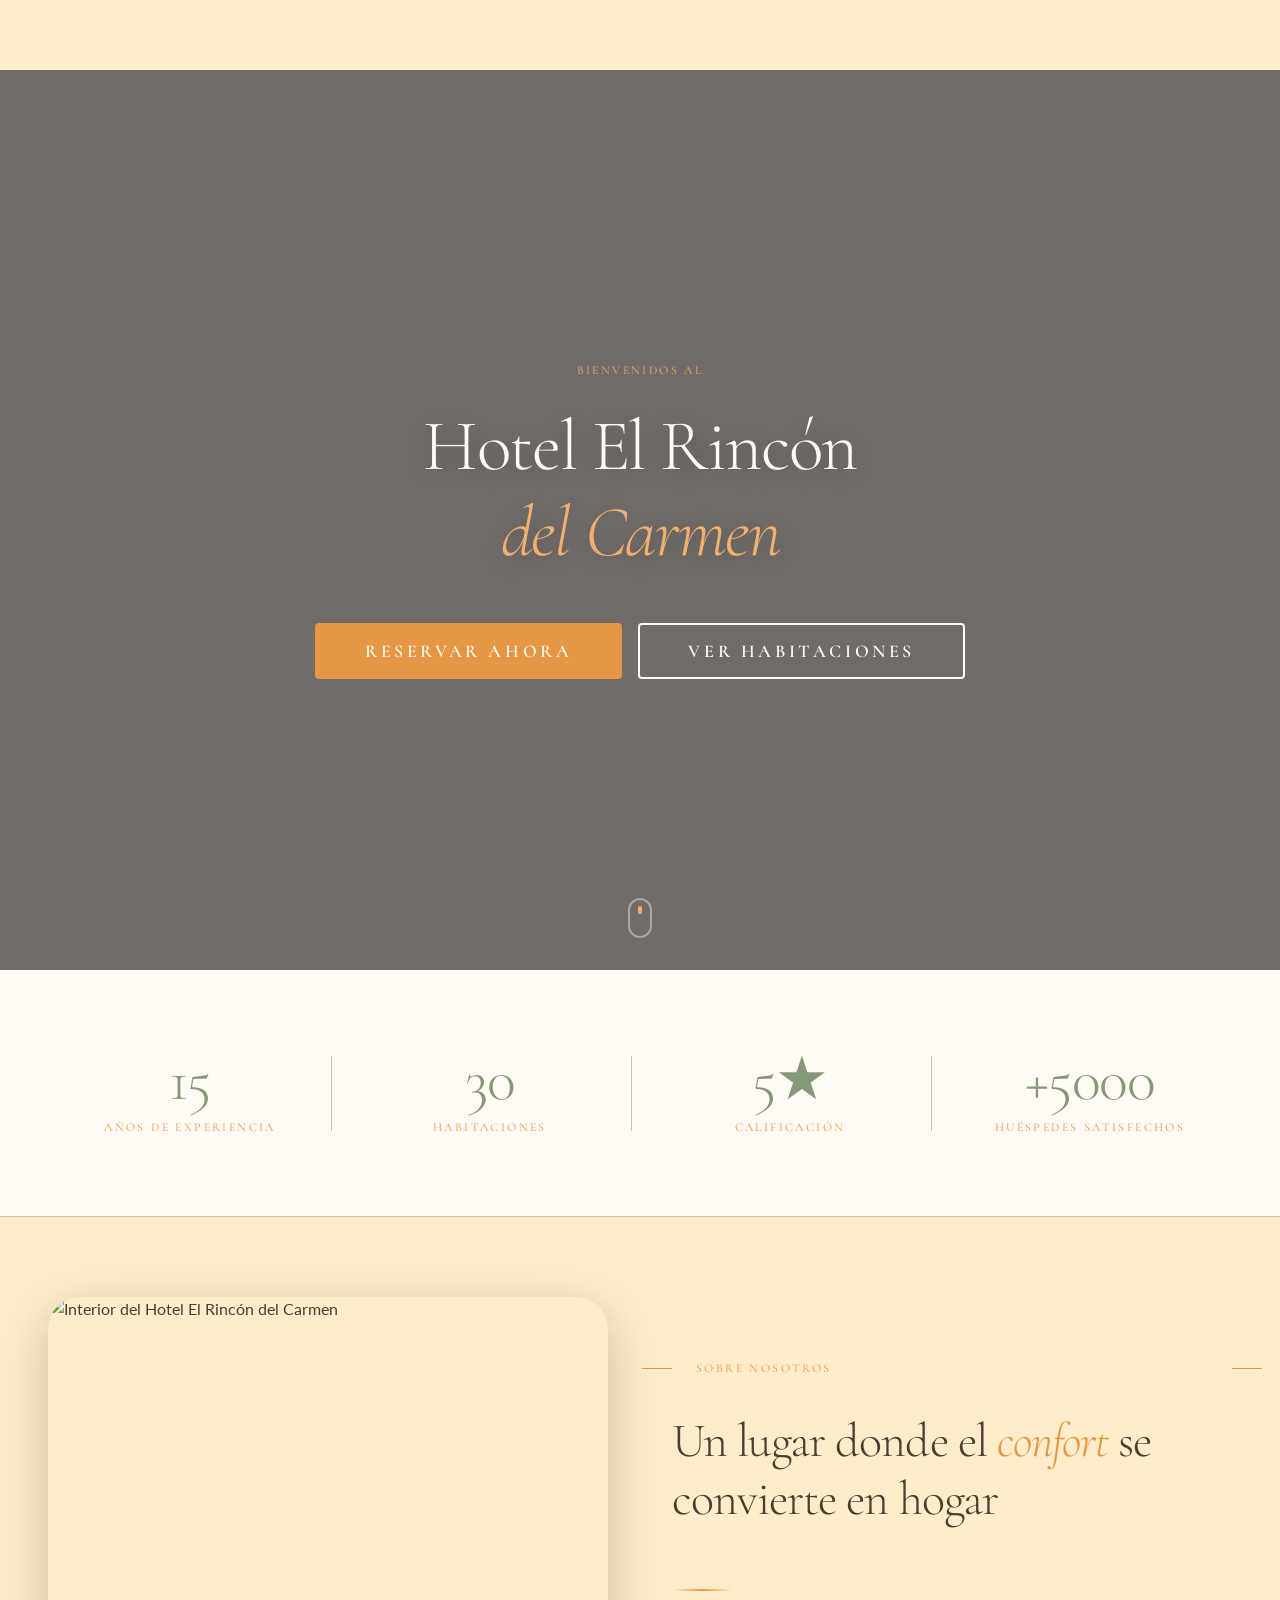
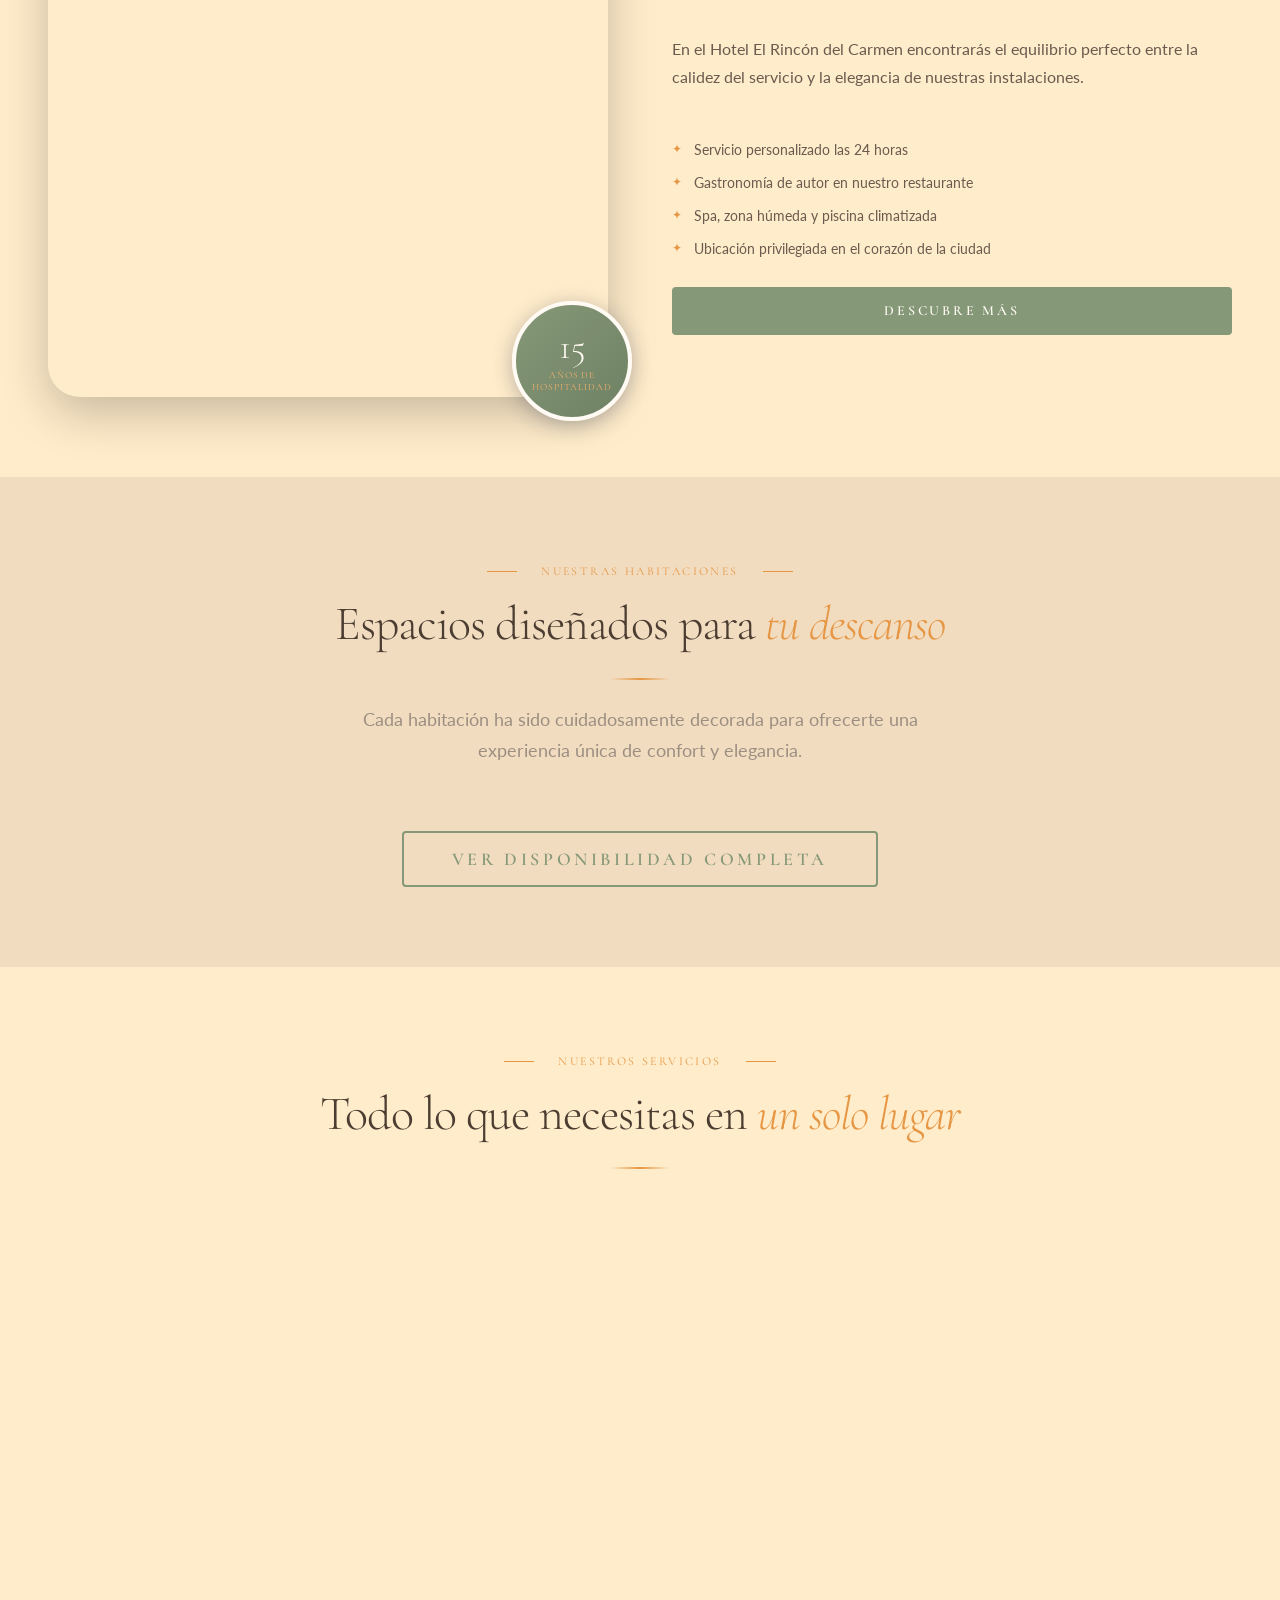
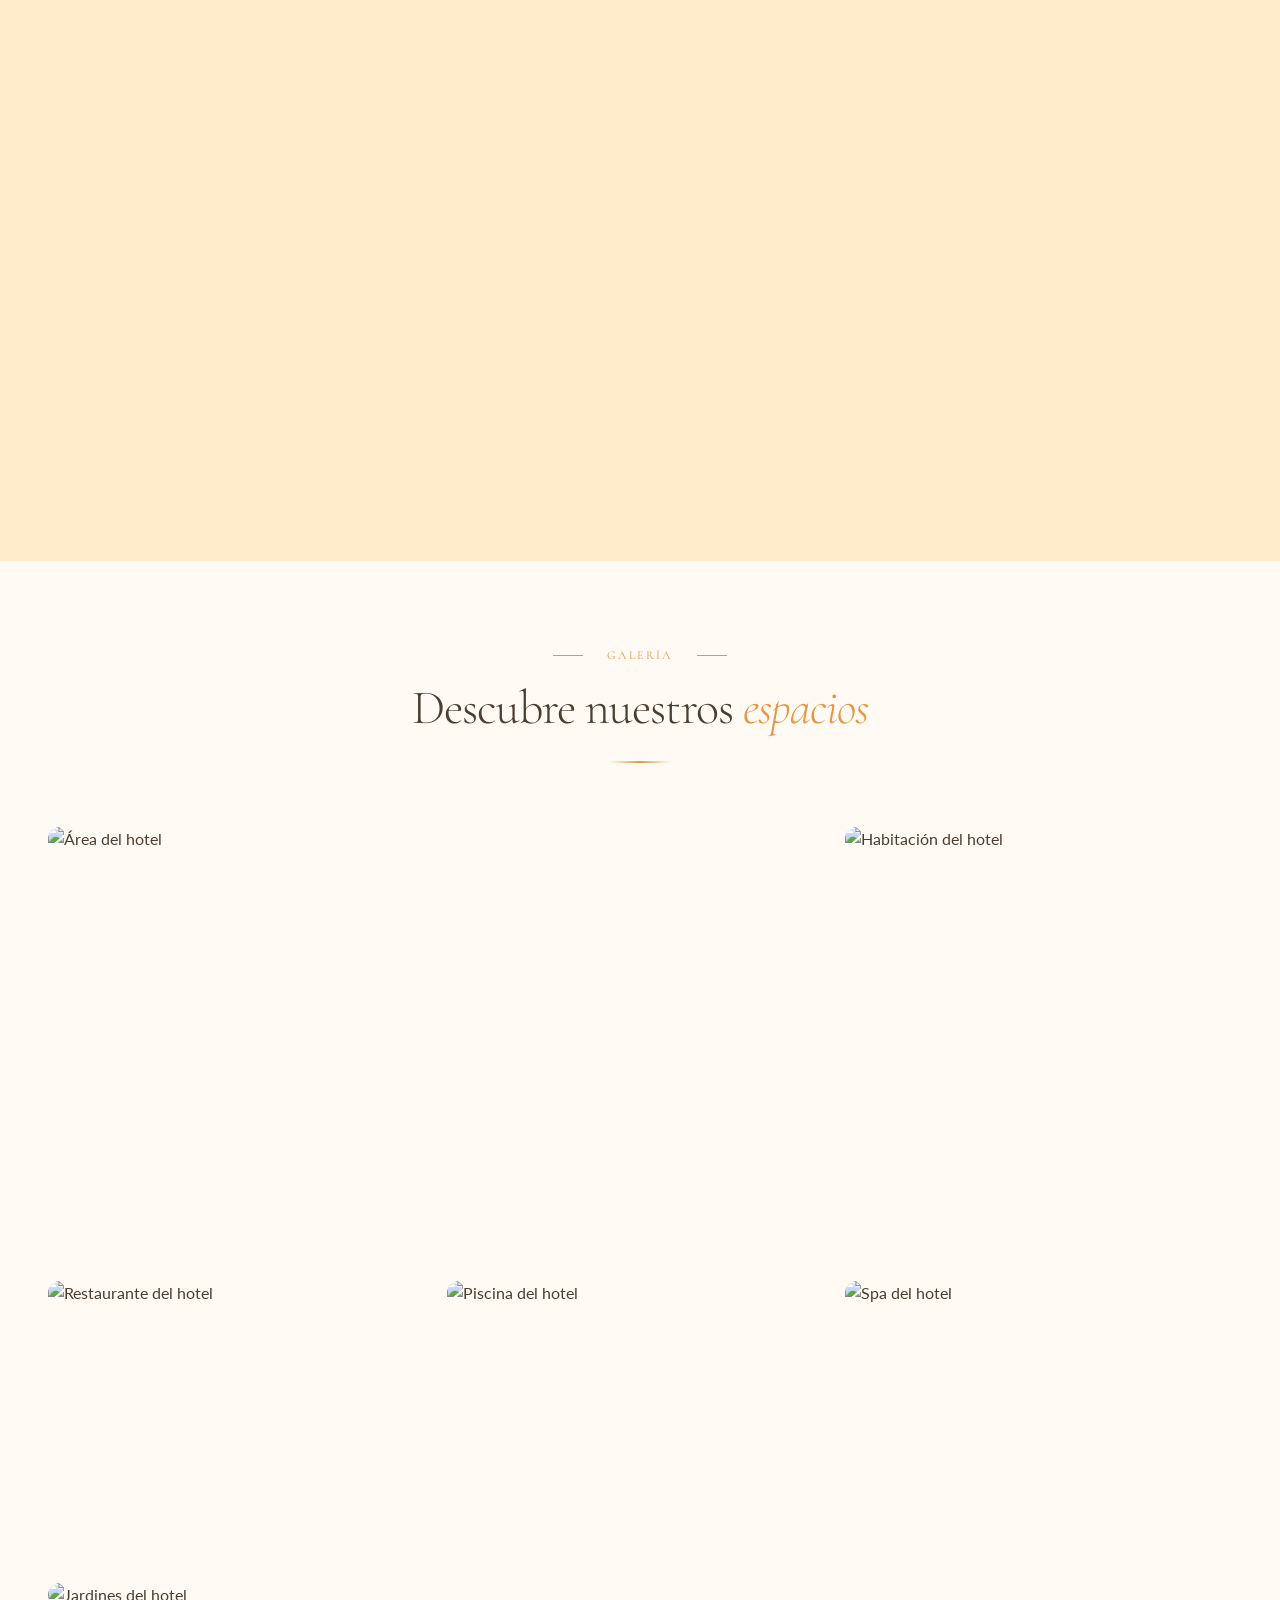
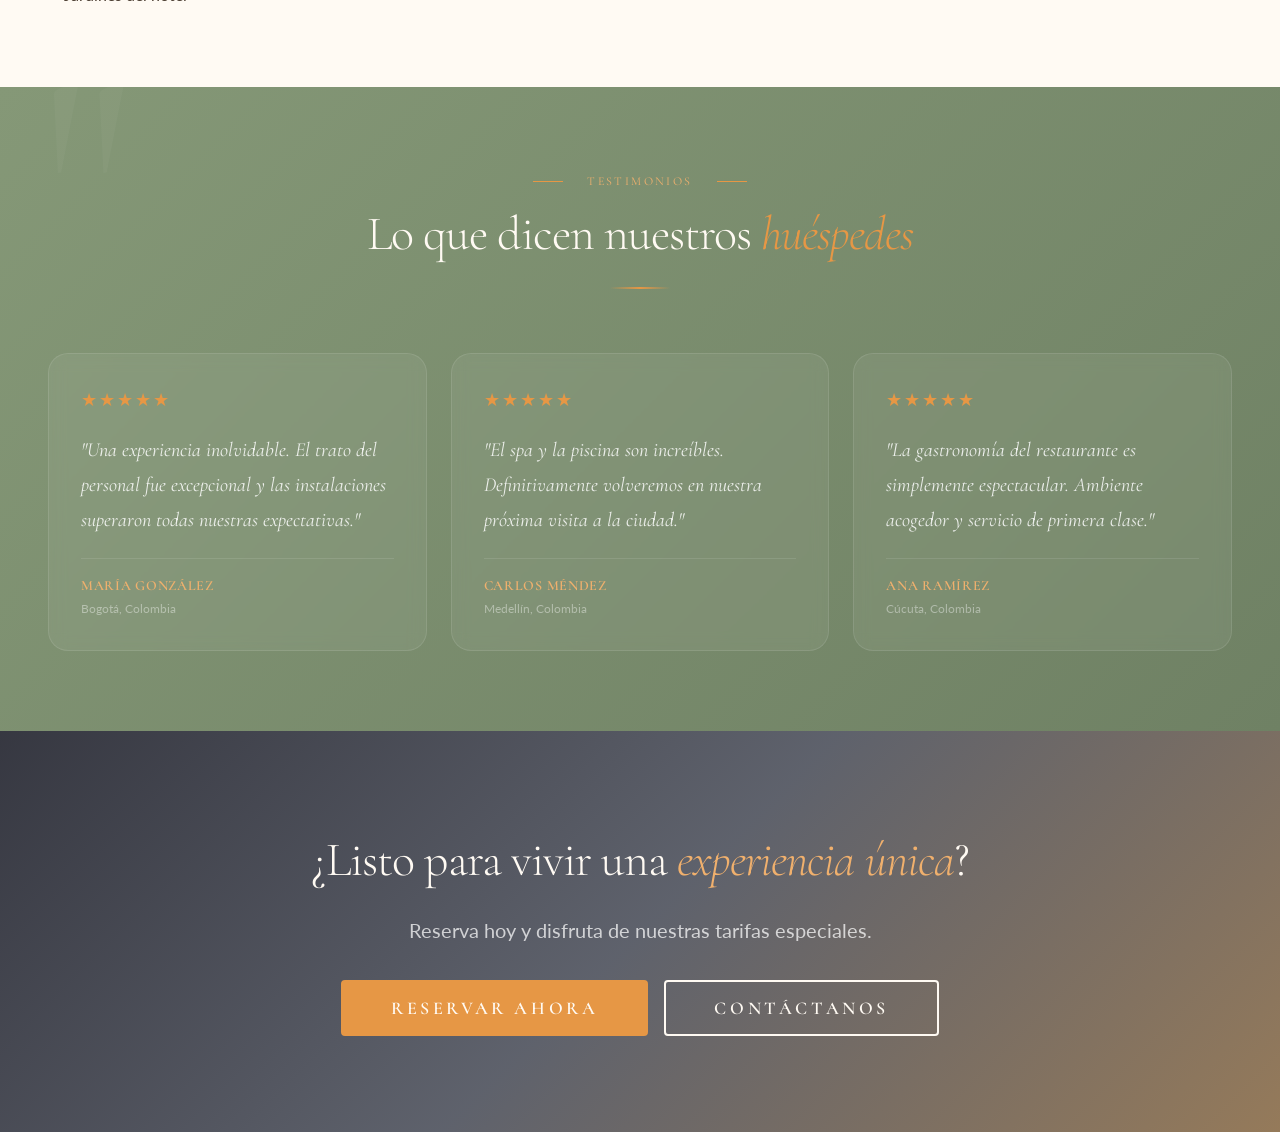
==== index.html @ daedfbf1 "feat: :lipstick: Se crearon todos los css y Se hicieron algunos cambios en el index para que quede a" ====
<!DOCTYPE html>
<html lang="en">
<head>
    <meta charset="UTF-8">
    <meta name="viewport" content="width=device-width, initial-scale=1.0">
    <title>Hotel Rincòn del Carmen</title>
    <link rel="stylesheet" href="styles/variables.css" />
    <link rel="stylesheet" href="styles/main.css" />
    <link rel="stylesheet" href="styles/responsive.css" />
    <link rel="stylesheet" href="styles/home.css" />
    
    <link rel="stylesheet" href="styles/components/navbar.css">
    <link rel="stylesheet" href="styles/components/footer.css" />
    <link rel="stylesheet" href="styles/components/card.css" />
    <link rel="stylesheet" href="styles/components/modal.css" />
    
    <link href="https://fonts.googleapis.com/css2?family=Playfair+Display:ital,wght@0,700;1,400&display=swap" rel="stylesheet">
</head>
<body class="page-wrapper">
 
  <!-- ================================================================
       NAVBAR — Componente Web reutilizable
       Archivo: js/components/navbar/navbar.js
       ================================================================ -->
  <navbar-component></navbar-component>
 
 
  <!-- ================================================================
       MAIN — Contenido principal de la landing page
       ================================================================ -->
  <main class="main-content">
 
 
    <!-- ============================================================
         SECCIÓN 1: HERO
         Imagen de fondo principal del hotel con mensaje de bienvenida
         y botones de llamada a la acción (CTA).
         ============================================================ -->
    <section class="hero" id="inicio">
 
      <!-- 
        IMAGEN DE FONDO DEL HERO:
        Opción A (CSS): En home.css busca `.hero` y cambia la propiedad
                        background-image: url('../assets/images/hotel/hero.jpg');
        Opción B (JS):  En js/pages/home.js puedes cargarla dinámicamente.
      -->
 
      <!-- Overlay oscuro sobre la imagen -->
      <div class="hero__overlay"></div>
 
      <!-- Contenido centrado del hero -->
      <div class="hero__content container">
 
        <!-- EYEBROW: Texto pequeño decorativo encima del título -->
        <!-- Ejemplo: "Bucaramanga, Colombia" o "Bienvenidos" -->
        <span class="hero__eyebrow">
          <!-- ✏️ ESCRIBE AQUÍ el texto decorativo pequeño -->
          Bienvenidos al
        </span>
 
        <!-- TÍTULO PRINCIPAL del hotel -->
        <h1 class="hero__title">
          <!-- ✏️ ESCRIBE AQUÍ el nombre del hotel -->
          Hotel El Rincón<br />
          <em>del Carmen</em>
        </h1>
 
        <!-- SUBTÍTULO / descripción corta del hotel -->
        <p class="hero__subtitle">
          <!-- ✏️ ESCRIBE AQUÍ una frase corta que describa el hotel -->
          <!-- Ejemplo: "Un refugio de paz, lujo y naturaleza en el corazón de la ciudad." -->
        </p>
 
        <!-- BOTONES CTA -->
        <div class="hero__actions">
          <!-- Botón principal: lleva a la página de reservas -->
          <a href="reservas.html" class="btn btn--secondary btn--lg">
            Reservar Ahora
          </a>
          <!-- Botón secundario: scroll a sección de habitaciones -->
          <a href="#habitaciones" class="btn btn--outline-white btn--lg">
            Ver Habitaciones
          </a>
        </div>
 
      </div>
 
      <!-- Indicador de scroll hacia abajo -->
      <div class="hero__scroll-indicator">
        <span></span>
      </div>
 
    </section>
    <!-- FIN HERO -->
 
 
    <!-- ============================================================
         SECCIÓN 2: ESTADÍSTICAS / CIFRAS DEL HOTEL
         Números destacados: años de experiencia, habitaciones, etc.
         ============================================================ -->
    <section class="stats section--sm section--white">
      <div class="container">
        <div class="stats__grid">
 
          <!-- ESTADÍSTICA 1 -->
          <div class="stats__item">
            <!-- ✏️ ESCRIBE AQUÍ el número -->
            <span class="stats__number">15</span>
            <!-- ✏️ ESCRIBE AQUÍ la etiqueta -->
            <span class="stats__label">Años de Experiencia</span>
          </div>
 
          <!-- ESTADÍSTICA 2 -->
          <div class="stats__item">
            <span class="stats__number">30</span>
            <!-- ✏️ Cambia según el número real de habitaciones -->
            <span class="stats__label">Habitaciones</span>
          </div>
 
          <!-- ESTADÍSTICA 3 -->
          <div class="stats__item">
            <span class="stats__number">5★</span>
            <span class="stats__label">Calificación</span>
          </div>
 
          <!-- ESTADÍSTICA 4 -->
          <div class="stats__item">
            <span class="stats__number">+5000</span>
            <span class="stats__label">Huéspedes Satisfechos</span>
          </div>
 
        </div>
      </div>
    </section>
    <!-- FIN ESTADÍSTICAS -->
 
 
    <!-- ============================================================
         SECCIÓN 3: SOBRE EL HOTEL
         Descripción general, historia, valores o propuesta de valor.
         ============================================================ -->
    <section class="about section section--beige" id="nosotros">
      <div class="container">
        <div class="about__grid">
 
          <!-- Columna izquierda: IMAGEN del hotel o lobby -->
          <div class="about__image-wrapper">
            <!-- 
              ✏️ REEMPLAZA el src con la foto real del hotel
              Recomendado: foto del lobby, jardín o área principal
            -->
            <img
              src="assets/images/hotel/about.jpg"
              alt="Interior del Hotel El Rincón del Carmen"
              class="about__image"
              loading="lazy"
            />
            <!-- Badge decorativo sobre la imagen -->
            <div class="about__badge">
              <!-- ✏️ Puedes cambiar este texto -->
              <span class="about__badge-number">15</span>
              <span class="about__badge-text">Años de<br/>Hospitalidad</span>
            </div>
          </div>
 
          <!-- Columna derecha: TEXTO sobre el hotel -->
          <div class="about__content">
 
            <span class="section-eyebrow">Sobre Nosotros</span>
 
            <h2 class="section-title">
              <!-- ✏️ ESCRIBE AQUÍ el título de esta sección -->
              Un lugar donde el <em>confort</em> se convierte en hogar
            </h2>
 
            <hr class="divider-gold" style="margin-inline: 0;" />
 
            <!-- ✏️ ESCRIBE AQUÍ la descripción del hotel (2–3 párrafos) -->
            <p class="about__text">
              En el Hotel El Rincón del Carmen encontrarás el equilibrio perfecto
              entre la calidez del servicio y la elegancia de nuestras instalaciones.
              <!-- Continúa con la descripción real del hotel aquí -->
            </p>
 
            <p class="about__text">
              <!-- ✏️ Segundo párrafo: historia, misión o propuesta de valor -->
            </p>
 
            <!-- Lista de valores o características destacadas -->
            <ul class="about__features">
              <!-- ✏️ Personaliza estos ítems con los valores del hotel -->
              <li class="about__feature-item">
                <span class="about__feature-icon">✦</span>
                Servicio personalizado las 24 horas
              </li>
              <li class="about__feature-item">
                <span class="about__feature-icon">✦</span>
                Gastronomía de autor en nuestro restaurante
              </li>
              <li class="about__feature-item">
                <span class="about__feature-icon">✦</span>
                Spa, zona húmeda y piscina climatizada
              </li>
              <li class="about__feature-item">
                <span class="about__feature-icon">✦</span>
                Ubicación privilegiada en el corazón de la ciudad
              </li>
            </ul>
 
            <a href="reservas.html" class="btn btn--primary">
              Descubre Más
            </a>
 
          </div>
 
        </div>
      </div>
    </section>
    <!-- FIN SOBRE EL HOTEL -->
 
 
    <!-- ============================================================
         SECCIÓN 4: CARRUSEL DE HABITACIONES
         Componente Web que muestra las habitaciones disponibles.
         Los datos vienen de: js/data/habitaciones.js
         ============================================================ -->
    <section class="rooms-preview section section--beige-mid" id="habitaciones">
      <div class="container">
 
        <div class="section-header">
          <span class="section-eyebrow">Nuestras Habitaciones</span>
          <h2 class="section-title">
            Espacios diseñados para <em>tu descanso</em>
          </h2>
          <hr class="divider-gold" />
          <p class="section-subtitle">
            <!-- ✏️ ESCRIBE AQUÍ una descripción corta de las habitaciones -->
            Cada habitación ha sido cuidadosamente decorada para ofrecerte
            una experiencia única de confort y elegancia.
          </p>
        </div>
 
        <!-- 
          CARRUSEL DE HABITACIONES:
          Componente Web — Archivo: js/components/carrusel/carrusel.js
          Los datos de habitaciones se cargan desde: js/data/habitaciones.js
        -->
        <carrusel-habitaciones></carrusel-habitaciones>
 
        <!-- Botón para ver todas las habitaciones -->
        <div class="text-center mt-12">
          <a href="reservas.html" class="btn btn--outline btn--lg">
            Ver Disponibilidad Completa
          </a>
        </div>
 
      </div>
    </section>
    <!-- FIN CARRUSEL HABITACIONES -->
 
 
    <!-- ============================================================
         SECCIÓN 5: SERVICIOS DEL HOTEL
         Galería/grid de servicios: restaurante, spa, piscina, etc.
         ============================================================ -->
    <section class="services section section--beige" id="servicios">
      <div class="container">
 
        <div class="section-header">
          <span class="section-eyebrow">Nuestros Servicios</span>
          <h2 class="section-title">
            Todo lo que necesitas en <em>un solo lugar</em>
          </h2>
          <hr class="divider-gold" />
        </div>
 
        <div class="services-grid">
 
          <!-- SERVICIO 1: RESTAURANTE -->
          <div class="service-card fade-in">
            <div class="service-card__image-wrapper">
              <!-- ✏️ REEMPLAZA con foto del restaurante -->
              <img
                src="assets/images/servicios/restaurante.jpg"
                alt="Restaurante del hotel"
                class="service-card__image"
                loading="lazy"
              />
            </div>
            <div class="service-card__body">
              <div class="service-card__icon">🍽️</div>
              <!-- ✏️ ESCRIBE el nombre del restaurante -->
              <h3 class="service-card__title">Restaurante</h3>
              <!-- ✏️ ESCRIBE descripción del restaurante (1–2 líneas) -->
              <p class="service-card__desc">
                Gastronomía local e internacional preparada con los mejores ingredientes.
              </p>
            </div>
          </div>
 
          <!-- SERVICIO 2: SPA -->
          <div class="service-card fade-in fade-in--delay-1">
            <div class="service-card__image-wrapper">
              <!-- ✏️ REEMPLAZA con foto del spa -->
              <img
                src="assets/images/servicios/spa.jpg"
                alt="Spa del hotel"
                class="service-card__image"
                loading="lazy"
              />
            </div>
            <div class="service-card__body">
              <div class="service-card__icon">💆</div>
              <h3 class="service-card__title">Spa & Bienestar</h3>
              <p class="service-card__desc">
                <!-- ✏️ ESCRIBE descripción del spa -->
                Relájate con nuestros tratamientos de relajación y bienestar.
              </p>
            </div>
          </div>
 
          <!-- SERVICIO 3: ZONA HÚMEDA / PISCINA -->
          <div class="service-card fade-in fade-in--delay-2">
            <div class="service-card__image-wrapper">
              <!-- ✏️ REEMPLAZA con foto de la piscina o zona húmeda -->
              <img
                src="assets/images/servicios/piscina.jpg"
                alt="Zona húmeda y piscina"
                class="service-card__image"
                loading="lazy"
              />
            </div>
            <div class="service-card__body">
              <div class="service-card__icon">🏊</div>
              <h3 class="service-card__title">Zona Húmeda</h3>
              <p class="service-card__desc">
                <!-- ✏️ ESCRIBE descripción de la zona húmeda -->
                Piscina climatizada, jacuzzi, sauna y baño turco para tu disfrute.
              </p>
            </div>
          </div>
 
          <!-- SERVICIO 4: EVENTOS / SALONES -->
          <div class="service-card fade-in fade-in--delay-3">
            <div class="service-card__image-wrapper">
              <!-- ✏️ REEMPLAZA con foto del salón de eventos -->
              <img
                src="assets/images/servicios/eventos.jpg"
                alt="Salones de eventos"
                class="service-card__image"
                loading="lazy"
              />
            </div>
            <div class="service-card__body">
              <div class="service-card__icon">🎉</div>
              <h3 class="service-card__title">Salones de Eventos</h3>
              <p class="service-card__desc">
                <!-- ✏️ ESCRIBE descripción de los salones -->
                Espacios versátiles para bodas, reuniones corporativas y celebraciones.
              </p>
            </div>
          </div>
 
          <!-- SERVICIO 5: GIMNASIO -->
          <div class="service-card fade-in fade-in--delay-4">
            <div class="service-card__image-wrapper">
              <!-- ✏️ REEMPLAZA con foto del gimnasio -->
              <img
                src="assets/images/servicios/gimnasio.jpg"
                alt="Gimnasio del hotel"
                class="service-card__image"
                loading="lazy"
              />
            </div>
            <div class="service-card__body">
              <div class="service-card__icon">🏋️</div>
              <h3 class="service-card__title">Gimnasio</h3>
              <p class="service-card__desc">
                <!-- ✏️ ESCRIBE descripción del gimnasio -->
                Equipos de última generación disponibles las 24 horas del día.
              </p>
            </div>
          </div>
 
          <!-- SERVICIO 6: PARQUEADERO -->
          <div class="service-card fade-in fade-in--delay-4">
            <div class="service-card__image-wrapper">
              <!-- ✏️ REEMPLAZA con foto del parqueadero o zona exterior -->
              <img
                src="assets/images/servicios/parqueadero.jpg"
                alt="Parqueadero del hotel"
                class="service-card__image"
                loading="lazy"
              />
            </div>
            <div class="service-card__body">
              <div class="service-card__icon">🚗</div>
              <h3 class="service-card__title">Parqueadero</h3>
              <p class="service-card__desc">
                <!-- ✏️ ESCRIBE descripción del parqueadero -->
                Parqueadero privado y seguro incluido para todos nuestros huéspedes.
              </p>
            </div>
          </div>
 
        </div>
      </div>
    </section>
    <!-- FIN SERVICIOS -->
 
 
    <!-- ============================================================
         SECCIÓN 6: GALERÍA FOTOGRÁFICA
         Muestra fotográfica del hotel en formato masonry/grid.
         ============================================================ -->
    <section class="gallery section section--white" id="galeria">
      <div class="container">
 
        <div class="section-header">
          <span class="section-eyebrow">Galería</span>
          <h2 class="section-title">
            Descubre nuestros <em>espacios</em>
          </h2>
          <hr class="divider-gold" />
        </div>
 
        <div class="gallery__grid">
 
          <!-- ✏️ REEMPLAZA cada src con las fotos reales del hotel -->
          <!-- Foto 1 — grande (ocupa 2 columnas) -->
          <div class="gallery__item gallery__item--large">
            <img src="assets/images/hotel/galeria-1.jpg" alt="Área del hotel" loading="lazy" />
            <div class="gallery__overlay">
              <span class="gallery__label">Lobby Principal</span>
            </div>
          </div>
 
          <!-- Foto 2 -->
          <div class="gallery__item">
            <img src="assets/images/hotel/galeria-2.jpg" alt="Habitación del hotel" loading="lazy" />
            <div class="gallery__overlay">
              <span class="gallery__label">Suite Deluxe</span>
            </div>
          </div>
 
          <!-- Foto 3 -->
          <div class="gallery__item">
            <img src="assets/images/hotel/galeria-3.jpg" alt="Restaurante del hotel" loading="lazy" />
            <div class="gallery__overlay">
              <span class="gallery__label">Restaurante</span>
            </div>
          </div>
 
          <!-- Foto 4 -->
          <div class="gallery__item">
            <img src="assets/images/hotel/galeria-4.jpg" alt="Piscina del hotel" loading="lazy" />
            <div class="gallery__overlay">
              <span class="gallery__label">Piscina</span>
            </div>
          </div>
 
          <!-- Foto 5 -->
          <div class="gallery__item">
            <img src="assets/images/hotel/galeria-5.jpg" alt="Spa del hotel" loading="lazy" />
            <div class="gallery__overlay">
              <span class="gallery__label">Spa</span>
            </div>
          </div>
 
          <!-- Foto 6 — grande (ocupa 2 filas) -->
          <div class="gallery__item gallery__item--tall">
            <img src="assets/images/hotel/galeria-6.jpg" alt="Jardines del hotel" loading="lazy" />
            <div class="gallery__overlay">
              <span class="gallery__label">Jardines</span>
            </div>
          </div>
 
        </div>
 
      </div>
    </section>
    <!-- FIN GALERÍA -->
 
 
    <!-- ============================================================
         SECCIÓN 7: TESTIMONIOS DE CLIENTES
         Reseñas y opiniones de huéspedes anteriores.
         ============================================================ -->
    <section class="testimonials section section--navy" id="testimonios">
      <div class="container">
 
        <div class="section-header">
          <span class="section-eyebrow" style="color: var(--color-brown-light);">Testimonios</span>
          <h2 class="section-title" style="color: var(--color-white);">
            Lo que dicen nuestros <em>huéspedes</em>
          </h2>
          <hr class="divider-gold" />
        </div>
 
        <div class="testimonials__grid">
 
          <!-- TESTIMONIO 1 -->
          <div class="testimonial-card">
            <div class="testimonial-card__stars">★★★★★</div>
            <!-- ✏️ ESCRIBE el texto del testimonio -->
            <p class="testimonial-card__text">
              "Una experiencia inolvidable. El trato del personal fue excepcional
              y las instalaciones superaron todas nuestras expectativas."
            </p>
            <div class="testimonial-card__author">
              <!-- ✏️ Nombre del cliente -->
              <span class="testimonial-card__name">María González</span>
              <!-- ✏️ Ciudad o país de origen -->
              <span class="testimonial-card__origin">Bogotá, Colombia</span>
            </div>
          </div>
 
          <!-- TESTIMONIO 2 -->
          <div class="testimonial-card">
            <div class="testimonial-card__stars">★★★★★</div>
            <p class="testimonial-card__text">
              <!-- ✏️ ESCRIBE el texto del segundo testimonio -->
              "El spa y la piscina son increíbles. Definitivamente volveremos
              en nuestra próxima visita a la ciudad."
            </p>
            <div class="testimonial-card__author">
              <span class="testimonial-card__name">Carlos Méndez</span>
              <span class="testimonial-card__origin">Medellín, Colombia</span>
            </div>
          </div>
 
          <!-- TESTIMONIO 3 -->
          <div class="testimonial-card">
            <div class="testimonial-card__stars">★★★★★</div>
            <p class="testimonial-card__text">
              <!-- ✏️ ESCRIBE el texto del tercer testimonio -->
              "La gastronomía del restaurante es simplemente espectacular.
              Ambiente acogedor y servicio de primera clase."
            </p>
            <div class="testimonial-card__author">
              <span class="testimonial-card__name">Ana Ramírez</span>
              <span class="testimonial-card__origin">Cúcuta, Colombia</span>
            </div>
          </div>
 
        </div>
 
      </div>
    </section>
    <!-- FIN TESTIMONIOS -->
 
 
    <!-- ============================================================
         SECCIÓN 8: BANNER CTA (Call To Action)
         Franja de llamada a la acción para reservar.
         ============================================================ -->
    <section class="cta-banner section--sm">
      <!-- 
        IMAGEN DE FONDO DEL CTA:
        En home.css busca `.cta-banner` y cambia:
        background-image: url('../assets/images/hotel/cta-bg.jpg');
      -->
      <div class="cta-banner__overlay"></div>
      <div class="container">
        <div class="cta-banner__content">
 
          <h2 class="cta-banner__title">
            <!-- ✏️ ESCRIBE el título del CTA -->
            ¿Listo para vivir una <em>experiencia única</em>?
          </h2>
 
          <p class="cta-banner__subtitle">
            <!-- ✏️ ESCRIBE el subtítulo del CTA -->
            Reserva hoy y disfruta de nuestras tarifas especiales.
          </p>
 
          <div class="cta-banner__actions">
            <a href="reservas.html" class="btn btn--secondary btn--lg">
              Reservar Ahora
            </a>
            <a href="contacto.html" class="btn btn--outline-white btn--lg">
              Contáctanos
            </a>
          </div>
 
        </div>
      </div>
    </section>
    <!-- FIN CTA BANNER -->
 
 
  </main>
  <!-- FIN MAIN -->
 
 
  <!-- ================================================================
       FOOTER — Componente Web reutilizable
       Archivo: js/components/footer/footer.js
       ================================================================ -->
  <footer-component></footer-component>
 
 
  <!-- ================================================================
       MODAL — Componente Web reutilizable (para detalles de habitación)
       Archivo: js/components/modal/modal.js
       ================================================================ -->
  <modal-component></modal-component>
 
 
  <!-- ================================================================
       CONTENEDOR DE TOASTS / ALERTAS
       Controlado desde: js/utils/alertas.js
       ================================================================ -->
  <div class="toast-container" id="toastContainer"></div>
 
 
  <!-- ================================================================
       SCRIPTS — Orden de carga importante
       ================================================================ -->
 
  <!-- 1. Datos mock (base de datos simulada) -->
  <script src="database/mockData.js"></script>
 
  <!-- 2. Servicios de localStorage -->
  <script src="js/services/localStorage.service.js"></script>
 
  <!-- 3. Servicio de autenticación -->
  <script src="js/services/auth.service.js"></script>
 
  <!-- 4. Utilidades -->
  <script src="js/utils/fechas.js"></script>
  <script src="js/utils/validaciones.js"></script>
  <script src="js/utils/formatearPrecio.js"></script>
  <script src="js/utils/alertas.js"></script>
 
  <!-- 5. Componentes Web -->
  <script src="js/components/navbar/navbar.js"></script>
  <script src="js/components/footer/footer.js"></script>
  <script src="js/components/carrusel/carrusel.js"></script>
  <script src="js/components/modal/modal.js"></script>
 
  <!-- 6. Lógica de la página -->
  <script src="js/pages/home.js"></script>
 
  <!-- 7. App principal -->
  <script src="js/app.js"></script>
 
</body>
</html>
---- styles/variables.css ----
:root {

  /* ── Paleta principal ─────────────────────────────────────── */
--color-navy:       #859877;  /* Verde salvia principal — navbar, hero */
--color-navy-deep:  #6f8164;  /* Verde oliva oscuro — hover navbar */
--color-navy-light: #a4b296;  /* Verde suave — fondos de sección */

--color-brown-gold: #e69745;  /* Terracota cálido — CTAs, botones */
--color-brown-light:#f0b06d;  /* Naranja suave — hover botones */
--color-brown-mid:  #c97b36;  /* Terracota medio — subtítulos */
--color-brown-dark: #7a4b24;  /* Café cálido — textos decorativos */

--color-beige:      #ffecca;  /* Beige crema — fondo principal */
--color-beige-mid:  #f2dcc0;  /* Beige medio — secciones alternas */
--color-beige-dark: #d8c0a5;  /* Beige oscuro — bordes suaves */

--color-black:      #2d241c;  /* Café oscuro elegante — títulos */
--color-dark:       #4b3d31;  /* Marrón profundo — textos principales */
--color-dark-mid:   #6b5b4f;  /* Café grisáceo — textos secundarios */
--color-gray:       #9c8f82;  /* Gris cálido — placeholders */
--color-gray-light: #d9cec2;  /* Gris claro cálido — líneas y bordes */

--color-white:      #fffaf3;  /* Blanco cálido — cards */
--color-white-soft: #fdf6ec;  /* Crema muy claro — formularios */

--color-success:    #5f8a55;  /* Verde natural — confirmaciones */
--color-warning:    #d98b3a;  /* Ámbar cálido — alertas */
--color-error:      #b8544f;  /* Rojo terracota — errores */
--color-info:       #7d9c8b;  /* Verde grisáceo — notificaciones */

  /* ── Overlays & transparencias ───────────────────────────── */
  --overlay-hero:        rgba(10, 16, 35, 0.58);
  --overlay-card:        rgba(26, 39, 68, 0.72);
  --overlay-dark:        rgba(0, 0, 0, 0.45);
  --overlay-brown:       rgba(139, 105, 20, 0.12);

  /* ── Tipografía ───────────────────────────────────────────── */
  --font-display:        'Cormorant Garamond', 'Georgia', serif;
  --font-heading:        'Playfair Display', 'Times New Roman', serif;
  --font-body:           'Lato', 'Helvetica Neue', sans-serif;
  --font-accent:         'Cormorant SC', serif;
  --font-mono:           'Courier New', monospace;

  /* Escala tipográfica fluida */
  --fs-xs:    0.75rem;    
  --fs-sm:    0.875rem;   
  --fs-base:  1rem;      
  --fs-md:    1.125rem;   
  --fs-lg:    1.25rem;   
  --fs-xl:    1.5rem;     
  --fs-2xl:   1.875rem;   
  --fs-3xl:   2.25rem;   
  --fs-4xl:   3rem;      
  --fs-5xl:   3.75rem;    
  --fs-6xl:   4.5rem;    

  /* Pesos */
  --fw-light:    300;
  --fw-regular:  400;
  --fw-medium:   500;
  --fw-semibold: 600;
  --fw-bold:     700;
  --fw-black:    900;

  /* Interlineado */
  --lh-tight:   1.2;
  --lh-snug:    1.375;
  --lh-normal:  1.5;
  --lh-relaxed: 1.75;
  --lh-loose:   2;

  /* Espaciado entre letras */
  --ls-tight:   -0.02em;
  --ls-normal:   0;
  --ls-wide:     0.05em;
  --ls-wider:    0.1em;
  --ls-widest:   0.2em;

  /* ── Espaciado ────────────────────────────────────────────── */
  --space-1:    0.25rem;  
  --space-2:    0.5rem;    
  --space-3:    0.75rem;   
  --space-4:    1rem;      
  --space-5:    1.25rem;   
  --space-6:    1.5rem;    
  --space-8:    2rem;      
  --space-10:   2.5rem;   
  --space-12:   3rem;      
  --space-16:   4rem;      
  --space-20:   5rem;      
  --space-24:   6rem;      
  --space-32:   8rem;      

  /* ── Bordes & radios ──────────────────────────────────────── */
  --radius-none:   0;
  --radius-sm:     4px;
  --radius-md:     8px;
  --radius-lg:     12px;
  --radius-xl:     20px;
  --radius-2xl:    32px;
  --radius-full:   9999px;

  --border-thin:   1px solid var(--color-beige-dark);
  --border-mid:    1px solid var(--color-brown-light);
  --border-accent: 2px solid var(--color-brown-gold);
  --border-navy:   1px solid var(--color-navy);

  /* ── Sombras ──────────────────────────────────────────────── */
  --shadow-xs:   0 1px 3px rgba(0,0,0,0.08);
  --shadow-sm:   0 2px 8px rgba(0,0,0,0.10);
  --shadow-md:   0 4px 16px rgba(0,0,0,0.14);
  --shadow-lg:   0 8px 32px rgba(0,0,0,0.18);
  --shadow-xl:   0 16px 48px rgba(0,0,0,0.22);
  --shadow-card: 0 4px 24px rgba(26, 39, 68, 0.12);
  --shadow-navy: 0 4px 20px rgba(26, 39, 68, 0.30);
  --shadow-gold: 0 4px 20px rgba(139, 105, 20, 0.25);

  /* ── Transiciones ─────────────────────────────────────────── */
  --transition-fast:   150ms ease;
  --transition-base:   250ms ease;
  --transition-slow:   400ms ease;
  --transition-slower: 600ms cubic-bezier(0.4, 0, 0.2, 1);

  /* Easing custom */
  --ease-in-out-circ: cubic-bezier(0.85, 0, 0.15, 1);
  --ease-out-expo:    cubic-bezier(0.16, 1, 0.3, 1);
  --ease-bounce:      cubic-bezier(0.34, 1.56, 0.64, 1);

  /* ── Layout & contenedores ────────────────────────────────── */
  --container-xs:   480px;
  --container-sm:   640px;
  --container-md:   768px;
  --container-lg:   1024px;
  --container-xl:   1280px;
  --container-2xl:  1440px;

  --navbar-height:       70px;
  --navbar-height-scroll: 60px;
  --footer-height:       auto;

  /* ── Z-index ──────────────────────────────────────────────── */
  --z-below:    -1;
  --z-base:      0;
  --z-raised:   10;
  --z-dropdown: 100;
  --z-sticky:   200;
  --z-overlay:  300;
  --z-modal:    400;
  --z-toast:    500;
  --z-tooltip:  600;

  /* ── Decorativos ──────────────────────────────────────────── */
  --divider-gold: linear-gradient(90deg, transparent, var(--color-brown-gold), transparent);
  --gradient-hero: linear-gradient(160deg, var(--color-navy-deep) 0%, var(--color-navy) 60%, var(--color-brown-dark) 100%);
  --gradient-card: linear-gradient(180deg, transparent 40%, var(--overlay-card) 100%);
  --gradient-beige: linear-gradient(180deg, var(--color-beige) 0%, var(--color-beige-mid) 100%);
  --gradient-navy: linear-gradient(135deg, var(--color-navy) 0%, var(--color-navy-deep) 100%);
  --gradient-gold: linear-gradient(90deg, var(--color-brown-gold), var(--color-brown-light));
}
---- styles/main.css ----
@import url('https://fonts.googleapis.com/css2?family=Cormorant+Garamond:ital,wght@0,300;0,400;0,600;0,700;1,300;1,400;1,600&family=Cormorant+SC:wght@400;600;700&family=Playfair+Display:ital,wght@0,400;0,700;1,400&family=Lato:wght@300;400;700&display=swap');
@import './variables.css';

/* ── Reset ──────────────────────────────────────────────────── */
*, *::before, *::after {
  box-sizing: border-box;
  margin: 0;
  padding: 0;
}

html {
  font-size: 16px;
  scroll-behavior: smooth;
  -webkit-text-size-adjust: 100%;
  text-size-adjust: 100%;
}

body {
  font-family: var(--font-body);
  font-size: var(--fs-base);
  font-weight: var(--fw-regular);
  line-height: var(--lh-normal);
  color: var(--color-dark);
  background-color: var(--color-beige);
  -webkit-font-smoothing: antialiased;
  -moz-osx-font-smoothing: grayscale;
  overflow-x: hidden;
}

img, video, svg {
  display: block;
  max-width: 100%;
  height: auto;
}

a {
  color: inherit;
  text-decoration: none;
  transition: color var(--transition-base);
}

a:hover {
  color: var(--color-brown-gold);
}

ul, ol {
  list-style: none;
}

button {
  cursor: pointer;
  border: none;
  background: none;
  font-family: inherit;
  font-size: inherit;
}

input, textarea, select {
  font-family: var(--font-body);
  font-size: var(--fs-base);
  outline: none;
}

h1, h2, h3, h4, h5, h6 {
  font-family: var(--font-heading);
  font-weight: var(--fw-bold);
  line-height: var(--lh-tight);
  color: var(--color-dark);
}

p {
  line-height: var(--lh-relaxed);
}

/* ── Contenedor principal ───────────────────────────────────── */
.container {
  width: 100%;
  max-width: var(--container-xl);
  margin-inline: auto;
  padding-inline: var(--space-6);
}

.container--sm  { max-width: var(--container-sm);  }
.container--md  { max-width: var(--container-md);  }
.container--lg  { max-width: var(--container-lg);  }
.container--2xl { max-width: var(--container-2xl); }

/* ── Tipografía global ──────────────────────────────────────── */
.text-display {
  font-family: var(--font-display);
  font-weight: var(--fw-light);
  letter-spacing: var(--ls-tight);
  line-height: var(--lh-tight);
}

.text-heading {
  font-family: var(--font-heading);
  letter-spacing: var(--ls-tight);
}

.text-accent {
  font-family: var(--font-accent);
  letter-spacing: var(--ls-wider);
  text-transform: uppercase;
}

.text-body {
  font-family: var(--font-body);
  font-weight: var(--fw-regular);
  line-height: var(--lh-relaxed);
}

/* Tamaños */
.fs-xs   { font-size: var(--fs-xs); }
.fs-sm   { font-size: var(--fs-sm); }
.fs-base { font-size: var(--fs-base); }
.fs-md   { font-size: var(--fs-md); }
.fs-lg   { font-size: var(--fs-lg); }
.fs-xl   { font-size: var(--fs-xl); }
.fs-2xl  { font-size: var(--fs-2xl); }
.fs-3xl  { font-size: var(--fs-3xl); }
.fs-4xl  { font-size: var(--fs-4xl); }

/* Colores texto */
.text-navy       { color: var(--color-navy); }
.text-gold       { color: var(--color-brown-gold); }
.text-brown      { color: var(--color-brown-mid); }
.text-brown-dark { color: var(--color-brown-dark); }
.text-muted      { color: var(--color-gray); }
.text-white      { color: var(--color-white); }
.text-dark       { color: var(--color-dark); }

/* Alineación */
.text-center { text-align: center; }
.text-left   { text-align: left; }
.text-right  { text-align: right; }

/* Pesos */
.fw-light    { font-weight: var(--fw-light); }
.fw-regular  { font-weight: var(--fw-regular); }
.fw-medium   { font-weight: var(--fw-medium); }
.fw-semibold { font-weight: var(--fw-semibold); }
.fw-bold     { font-weight: var(--fw-bold); }

/* ── Botones ────────────────────────────────────────────────── */
.btn {
  display: inline-flex;
  align-items: center;
  justify-content: center;
  gap: var(--space-2);
  padding: var(--space-3) var(--space-8);
  font-family: var(--font-accent);
  font-size: var(--fs-sm);
  font-weight: var(--fw-semibold);
  letter-spacing: var(--ls-widest);
  text-transform: uppercase;
  border-radius: var(--radius-sm);
  transition:
    background-color var(--transition-base),
    color var(--transition-base),
    border-color var(--transition-base),
    transform var(--transition-fast),
    box-shadow var(--transition-base);
  white-space: nowrap;
  cursor: pointer;
  border: 2px solid transparent;
  line-height: 1;
  min-height: 48px;
}

.btn:active {
  transform: translateY(1px);
}

/* Primario — Azul navy */
.btn--primary {
  background-color: var(--color-navy);
  color: var(--color-white);
  border-color: var(--color-navy);
}
.btn--primary:hover {
  background-color: var(--color-navy-deep);
  border-color: var(--color-navy-deep);
  box-shadow: var(--shadow-navy);
  color: var(--color-white);
  transform: translateY(-1px);
}

/* Secundario — Dorado/Marrón */
.btn--secondary {
  background-color: var(--color-brown-gold);
  color: var(--color-white);
  border-color: var(--color-brown-gold);
}
.btn--secondary:hover {
  background-color: var(--color-brown-mid);
  border-color: var(--color-brown-mid);
  box-shadow: var(--shadow-gold);
  color: var(--color-white);
  transform: translateY(-1px);
}

/* Outline navy */
.btn--outline {
  background-color: transparent;
  color: var(--color-navy);
  border-color: var(--color-navy);
}
.btn--outline:hover {
  background-color: var(--color-navy);
  color: var(--color-white);
  transform: translateY(-1px);
}

/* Outline blanco (sobre fondos oscuros) */
.btn--outline-white {
  background-color: transparent;
  color: var(--color-white);
  border-color: var(--color-white);
}
.btn--outline-white:hover {
  background-color: var(--color-white);
  color: var(--color-navy);
  transform: translateY(-1px);
}

/* Outline gold */
.btn--outline-gold {
  background-color: transparent;
  color: var(--color-brown-gold);
  border-color: var(--color-brown-gold);
}
.btn--outline-gold:hover {
  background-color: var(--color-brown-gold);
  color: var(--color-white);
  transform: translateY(-1px);
}

/* Ghost */
.btn--ghost {
  background-color: transparent;
  color: var(--color-dark);
  border-color: transparent;
}
.btn--ghost:hover {
  background-color: var(--color-beige-mid);
  color: var(--color-navy);
}

/* Danger */
.btn--danger {
  background-color: var(--color-error);
  color: var(--color-white);
  border-color: var(--color-error);
}
.btn--danger:hover {
  background-color: #a31e1e;
  border-color: #a31e1e;
  transform: translateY(-1px);
}

/* Tamaños */
.btn--sm {
  padding: var(--space-2) var(--space-5);
  font-size: var(--fs-xs);
  min-height: 36px;
}
.btn--lg {
  padding: var(--space-4) var(--space-12);
  font-size: var(--fs-md);
  min-height: 56px;
}
.btn--full {
  width: 100%;
}

.btn:disabled {
  opacity: 0.5;
  cursor: not-allowed;
  pointer-events: none;
}

/* ── Formularios ────────────────────────────────────────────── */
.form-group {
  display: flex;
  flex-direction: column;
  gap: var(--space-2);
  margin-bottom: var(--space-5);
}

.form-label {
  font-family: var(--font-accent);
  font-size: var(--fs-xs);
  font-weight: var(--fw-semibold);
  letter-spacing: var(--ls-wider);
  text-transform: uppercase;
  color: var(--color-brown-dark);
}

.form-input,
.form-select,
.form-textarea {
  width: 100%;
  padding: var(--space-3) var(--space-4);
  background-color: var(--color-white-soft);
  border: 1px solid var(--color-beige-dark);
  border-radius: var(--radius-md);
  color: var(--color-dark);
  font-size: var(--fs-base);
  transition:
    border-color var(--transition-base),
    box-shadow var(--transition-base);
}

.form-input:focus,
.form-select:focus,
.form-textarea:focus {
  border-color: var(--color-navy);
  box-shadow: 0 0 0 3px rgba(26, 39, 68, 0.10);
}

.form-input::placeholder,
.form-textarea::placeholder {
  color: var(--color-gray);
}

.form-input.is-error,
.form-select.is-error,
.form-textarea.is-error {
  border-color: var(--color-error);
  box-shadow: 0 0 0 3px rgba(198, 40, 40, 0.10);
}

.form-error-msg {
  font-size: var(--fs-xs);
  color: var(--color-error);
  display: flex;
  align-items: center;
  gap: var(--space-1);
}

.form-textarea {
  resize: vertical;
  min-height: 120px;
}

.form-select {
  appearance: none;
  background-image: url("data:image/svg+xml,%3Csvg xmlns='http://www.w3.org/2000/svg' width='16' height='16' viewBox='0 0 24 24' fill='none' stroke='%231a2744' stroke-width='2'%3E%3Cpolyline points='6 9 12 15 18 9'%3E%3C/polyline%3E%3C/svg%3E");
  background-repeat: no-repeat;
  background-position: right var(--space-4) center;
  padding-right: var(--space-10);
  cursor: pointer;
}

/* ── Sección base ───────────────────────────────────────────── */
.section {
  padding-block: var(--space-20);
}

.section--sm   { padding-block: var(--space-12); }
.section--lg   { padding-block: var(--space-32); }
.section--beige { background-color: var(--color-beige); }
.section--beige-mid { background-color: var(--color-beige-mid); }
.section--navy  { background-color: var(--color-navy); }
.section--dark  { background-color: var(--color-dark); }
.section--white { background-color: var(--color-white); }

/* Encabezados de sección */
.section-header {
  text-align: center;
  margin-bottom: var(--space-16);
}

.section-eyebrow {
  display: inline-block;
  font-family: var(--font-accent);
  font-size: var(--fs-xs);
  letter-spacing: var(--ls-widest);
  text-transform: uppercase;
  color: var(--color-brown-gold);
  margin-bottom: var(--space-4);
  position: relative;
  padding-inline: var(--space-6);
}

.section-eyebrow::before,
.section-eyebrow::after {
  content: '';
  position: absolute;
  top: 50%;
  width: 30px;
  height: 1px;
  background-color: var(--color-brown-gold);
}
.section-eyebrow::before { right: 100%; margin-right: -var(--space-2); }
.section-eyebrow::after  { left:  100%; margin-left:  -var(--space-2); }

.section-title {
  font-family: var(--font-display);
  font-size: clamp(var(--fs-2xl), 5vw, var(--fs-4xl));
  font-weight: var(--fw-light);
  color: var(--color-dark);
  line-height: var(--lh-tight);
  letter-spacing: var(--ls-tight);
  margin-bottom: var(--space-4);
}

.section-title em {
  font-style: italic;
  color: var(--color-brown-gold);
}

.section-subtitle {
  font-size: var(--fs-md);
  color: var(--color-gray);
  max-width: 640px;
  margin-inline: auto;
  line-height: var(--lh-relaxed);
}

/* Línea decorativa dorada */
.divider-gold {
  width: 60px;
  height: 2px;
  background: var(--divider-gold);
  margin-inline: auto;
  margin-block: var(--space-6);
  border: none;
}

/* ── Grid utilitario ────────────────────────────────────────── */
.grid { display: grid; }
.flex { display: flex; }
.flex-col { flex-direction: column; }
.items-center { align-items: center; }
.items-start  { align-items: flex-start; }
.justify-center { justify-content: center; }
.justify-between { justify-content: space-between; }
.gap-2  { gap: var(--space-2); }
.gap-4  { gap: var(--space-4); }
.gap-6  { gap: var(--space-6); }
.gap-8  { gap: var(--space-8); }
.gap-12 { gap: var(--space-12); }

/* ── Badges ─────────────────────────────────────────────────── */
.badge {
  display: inline-flex;
  align-items: center;
  gap: var(--space-1);
  padding: var(--space-1) var(--space-3);
  border-radius: var(--radius-full);
  font-size: var(--fs-xs);
  font-weight: var(--fw-semibold);
  letter-spacing: var(--ls-wide);
  text-transform: uppercase;
}
.badge--available { background-color: #e8f5e9; color: var(--color-success); }
.badge--unavailable { background-color: #ffebee; color: var(--color-error); }
.badge--featured  { background-color: rgba(139,105,20,0.12); color: var(--color-brown-gold); border: 1px solid var(--color-brown-gold); }

/* ── Toast / Alertas ────────────────────────────────────────── */
.toast-container {
  position: fixed;
  top: calc(var(--navbar-height) + var(--space-4));
  right: var(--space-6);
  z-index: var(--z-toast);
  display: flex;
  flex-direction: column;
  gap: var(--space-3);
  pointer-events: none;
}

.toast {
  display: flex;
  align-items: flex-start;
  gap: var(--space-3);
  padding: var(--space-4) var(--space-5);
  border-radius: var(--radius-lg);
  background-color: var(--color-white);
  box-shadow: var(--shadow-xl);
  min-width: 300px;
  max-width: 400px;
  pointer-events: all;
  animation: toastIn var(--transition-slow) var(--ease-out-expo) forwards;
  border-left: 4px solid;
}

.toast--success { border-color: var(--color-success); }
.toast--error   { border-color: var(--color-error); }
.toast--warning { border-color: var(--color-warning); }
.toast--info    { border-color: var(--color-info); }

.toast.hiding {
  animation: toastOut var(--transition-slow) var(--ease-in-out-circ) forwards;
}

@keyframes toastIn {
  from { opacity: 0; transform: translateX(120%); }
  to   { opacity: 1; transform: translateX(0); }
}

@keyframes toastOut {
  from { opacity: 1; transform: translateX(0); }
  to   { opacity: 0; transform: translateX(120%); }
}

.toast__icon { font-size: var(--fs-lg); flex-shrink: 0; margin-top: 2px; }
.toast__body { flex: 1; }
.toast__title { font-weight: var(--fw-bold); font-size: var(--fs-sm); margin-bottom: var(--space-1); }
.toast__msg   { font-size: var(--fs-sm); color: var(--color-dark-mid); }
.toast__close {
  background: none; border: none; cursor: pointer;
  color: var(--color-gray); font-size: var(--fs-lg);
  line-height: 1; flex-shrink: 0;
  transition: color var(--transition-fast);
}
.toast__close:hover { color: var(--color-dark); }

/* ── Spinner de carga ───────────────────────────────────────── */
.spinner {
  width: 40px;
  height: 40px;
  border: 3px solid var(--color-beige-dark);
  border-top-color: var(--color-navy);
  border-radius: var(--radius-full);
  animation: spin 0.8s linear infinite;
}
@keyframes spin { to { transform: rotate(360deg); } }

.loading-overlay {
  position: fixed;
  inset: 0;
  background-color: rgba(245, 240, 232, 0.85);
  display: flex;
  align-items: center;
  justify-content: center;
  z-index: var(--z-overlay);
  backdrop-filter: blur(4px);
}

/* ── Utilidades de visibilidad ──────────────────────────────── */
.hidden       { display: none !important; }
.invisible    { visibility: hidden; }
.sr-only {
  position: absolute;
  width: 1px; height: 1px;
  padding: 0; margin: -1px;
  overflow: hidden; clip: rect(0,0,0,0);
  white-space: nowrap; border: 0;
}

/* ── Espaciado utilitario ───────────────────────────────────── */
.mt-4  { margin-top: var(--space-4); }
.mt-8  { margin-top: var(--space-8); }
.mt-12 { margin-top: var(--space-12); }
.mb-4  { margin-bottom: var(--space-4); }
.mb-8  { margin-bottom: var(--space-8); }
.mb-12 { margin-bottom: var(--space-12); }
.pt-4  { padding-top: var(--space-4); }
.pb-4  { padding-bottom: var(--space-4); }
.p-4   { padding: var(--space-4); }
.p-6   { padding: var(--space-6); }
.p-8   { padding: var(--space-8); }

/* ── Overlay de página ──────────────────────────────────────── */
.page-wrapper {
  min-height: 100vh;
  display: flex;
  flex-direction: column;
}

.main-content {
  flex: 1;
  padding-top: var(--navbar-height);
}

/* ── Animaciones de entrada ─────────────────────────────────── */
.fade-in {
  opacity: 0;
  transform: translateY(20px);
  transition: opacity 0.6s var(--ease-out-expo), transform 0.6s var(--ease-out-expo);
}
.fade-in.visible {
  opacity: 1;
  transform: translateY(0);
}

.fade-in--delay-1 { transition-delay: 0.1s; }
.fade-in--delay-2 { transition-delay: 0.2s; }
.fade-in--delay-3 { transition-delay: 0.3s; }
.fade-in--delay-4 { transition-delay: 0.4s; }

/* ── Scrollbar personalizado ────────────────────────────────── */
::-webkit-scrollbar { width: 6px; height: 6px; }
::-webkit-scrollbar-track { background: var(--color-beige); }
::-webkit-scrollbar-thumb {
  background: var(--color-brown-light);
  border-radius: var(--radius-full);
}
::-webkit-scrollbar-thumb:hover { background: var(--color-brown-gold); }

/* ── Selección de texto ─────────────────────────────────────── */
::selection {
  background-color: rgba(139, 105, 20, 0.2);
  color: var(--color-brown-dark);
}
---- styles/responsive.css ----
.container {
  padding-inline: var(--space-4);
}

@media (min-width: 480px) {
  .container { padding-inline: var(--space-6); }
}

@media (min-width: 768px) {
  .container { padding-inline: var(--space-8); }
}

@media (min-width: 1280px) {
  .container { padding-inline: var(--space-12); }
}

/* ── Grid de columnas responsivo ────────────────────────────── */
.grid-cols-1 { grid-template-columns: 1fr; }

@media (min-width: 480px) {
  .grid-cols-sm-2 { grid-template-columns: repeat(2, 1fr); }
}

@media (min-width: 640px) {
  .grid-cols-md-2 { grid-template-columns: repeat(2, 1fr); }
}

@media (min-width: 768px) {
  .grid-cols-lg-2 { grid-template-columns: repeat(2, 1fr); }
  .grid-cols-lg-3 { grid-template-columns: repeat(3, 1fr); }
}

@media (min-width: 1024px) {
  .grid-cols-xl-2 { grid-template-columns: repeat(2, 1fr); }
  .grid-cols-xl-3 { grid-template-columns: repeat(3, 1fr); }
  .grid-cols-xl-4 { grid-template-columns: repeat(4, 1fr); }
}

/* ── Navbar responsiva ──────────────────────────────────────── */
@media (max-width: 767px) {
  :root {
    --navbar-height: 64px;
  }
}

/* ── Secciones responsivas ──────────────────────────────────── */
@media (max-width: 767px) {
  .section       { padding-block: var(--space-12); }
  .section--sm   { padding-block: var(--space-8); }
  .section--lg   { padding-block: var(--space-16); }
  .section-header { margin-bottom: var(--space-10); }
}

/* ── Botones responsivos ────────────────────────────────────── */
@media (max-width: 480px) {
  .btn--lg {
    padding: var(--space-3) var(--space-8);
    font-size: var(--fs-sm);
    min-height: 48px;
  }
}

/* ── Tipografía responsiva ──────────────────────────────────── */
@media (max-width: 767px) {
  .section-title {
    font-size: clamp(var(--fs-xl), 7vw, var(--fs-3xl));
  }
  .section-subtitle {
    font-size: var(--fs-base);
  }
}

/* ── Toast responsivo ───────────────────────────────────────── */
@media (max-width: 480px) {
  .toast-container {
    right: var(--space-3);
    left: var(--space-3);
  }
  .toast {
    min-width: unset;
    max-width: 100%;
  }
}

/* ── Utilidades responsive show/hide ────────────────────────── */
/* Mobile only (< 768px) */
@media (min-width: 768px) {
  .mobile-only { display: none !important; }
}
/* Desktop only (≥ 768px) */
@media (max-width: 767px) {
  .desktop-only { display: none !important; }
}
/* Tablet+ (≥ 640px) */
@media (max-width: 639px) {
  .tablet-up { display: none !important; }
}

/* ── Flex responsivo ────────────────────────────────────────── */
@media (max-width: 767px) {
  .flex-col-mobile { flex-direction: column; }
  .items-start-mobile { align-items: flex-start; }
  .text-center-mobile { text-align: center; }
  .full-width-mobile  { width: 100%; }
}

/* ── Imágenes responsivas hero ──────────────────────────────── */
@media (max-width: 480px) {
  .hero-img { object-position: center top; }
}

/* ── Tarjetas en grilla responsiva ──────────────────────────── */
.cards-grid {
  display: grid;
  grid-template-columns: 1fr;
  gap: var(--space-6);
}

@media (min-width: 480px) {
  .cards-grid { grid-template-columns: repeat(2, 1fr); }
}

@media (min-width: 768px) {
  .cards-grid { grid-template-columns: repeat(2, 1fr); gap: var(--space-8); }
}

@media (min-width: 1024px) {
  .cards-grid { grid-template-columns: repeat(3, 1fr); }
}

@media (min-width: 1280px) {
  .cards-grid--4 { grid-template-columns: repeat(4, 1fr); }
}

/* ── Grilla de servicios ────────────────────────────────────── */
.services-grid {
  display: grid;
  grid-template-columns: 1fr;
  gap: var(--space-6);
}

@media (min-width: 640px) {
  .services-grid { grid-template-columns: repeat(2, 1fr); }
}

@media (min-width: 1024px) {
  .services-grid { grid-template-columns: repeat(3, 1fr); }
}

/* ── Ajustes para dispositivos muy pequeños ─────────────────── */
@media (max-width: 360px) {
  :root {
    --fs-base: 0.9375rem;
  }
  .container { padding-inline: var(--space-3); }
  .btn {
    padding: var(--space-3) var(--space-6);
    font-size: var(--fs-xs);
  }
}

/* ── Print ──────────────────────────────────────────────────── */
@media print {
  .navbar,
  .footer,
  .toast-container,
  .btn,
  .carrusel__controls {
    display: none !important;
  }
  body {
    background: white;
    color: black;
  }
}
---- styles/home.css ----
/* ── HERO ────────────────────────────────────────────────────── */
.hero {
  position: relative;
  min-height: 100vh;
  display: flex;
  align-items: center;
  justify-content: center;
  overflow: hidden;

  /* ✏️ CAMBIA esta imagen por la foto principal del hotel */
  background-image: url('../assets/images/hotel/hero.jpg');
  background-size: cover;
  background-position: center center;
  background-attachment: fixed;
}

.hero__overlay {
  position: absolute;
  inset: 0;
  background: var(--overlay-hero);
  z-index: 1;
}

.hero__content {
  position: relative;
  z-index: 2;
  text-align: center;
  display: flex;
  flex-direction: column;
  align-items: center;
  gap: var(--space-6);
  padding-block: var(--space-32);
  animation: heroFadeIn 1.2s var(--ease-out-expo) forwards;
}

@keyframes heroFadeIn {
  from { opacity: 0; transform: translateY(30px); }
  to   { opacity: 1; transform: translateY(0); }
}

.hero__eyebrow {
  font-family: var(--font-accent);
  font-size: var(--fs-xs);
  letter-spacing: var(--ls-widest);
  text-transform: uppercase;
  color: var(--color-brown-light);
  animation: heroFadeIn 1s 0.2s var(--ease-out-expo) both;
}

.hero__title {
  font-family: var(--font-display);
  font-size: clamp(var(--fs-4xl), 9vw, var(--fs-6xl));
  font-weight: var(--fw-light);
  color: var(--color-white);
  letter-spacing: var(--ls-tight);
  line-height: var(--lh-tight);
  animation: heroFadeIn 1s 0.35s var(--ease-out-expo) both;
  text-shadow: 0 4px 32px rgba(0,0,0,0.4);
}

.hero__title em {
  font-style: italic;
  color: var(--color-brown-light);
}

.hero__subtitle {
  font-size: clamp(var(--fs-base), 2vw, var(--fs-lg));
  color: rgba(255, 255, 255, 0.78);
  max-width: 560px;
  line-height: var(--lh-relaxed);
  animation: heroFadeIn 1s 0.5s var(--ease-out-expo) both;
}

.hero__actions {
  display: flex;
  gap: var(--space-4);
  flex-wrap: wrap;
  justify-content: center;
  animation: heroFadeIn 1s 0.65s var(--ease-out-expo) both;
}

/* Indicador de scroll */
.hero__scroll-indicator {
  position: absolute;
  bottom: var(--space-8);
  left: 50%;
  transform: translateX(-50%);
  z-index: 2;
  display: flex;
  flex-direction: column;
  align-items: center;
}

.hero__scroll-indicator span {
  display: block;
  width: 24px;
  height: 40px;
  border: 2px solid rgba(255,255,255,0.4);
  border-radius: var(--radius-full);
  position: relative;
}

.hero__scroll-indicator span::after {
  content: '';
  position: absolute;
  top: 6px;
  left: 50%;
  transform: translateX(-50%);
  width: 4px;
  height: 8px;
  background-color: var(--color-brown-light);
  border-radius: var(--radius-full);
  animation: scrollBounce 1.8s ease infinite;
}

@keyframes scrollBounce {
  0%, 100% { transform: translateX(-50%) translateY(0); opacity: 1; }
  50%       { transform: translateX(-50%) translateY(10px); opacity: 0.3; }
}

/* ── ESTADÍSTICAS ────────────────────────────────────────────── */
.stats {
  background-color: var(--color-white);
  border-bottom: var(--border-thin);
}

.stats__grid {
  display: grid;
  grid-template-columns: repeat(4, 1fr);
  gap: var(--space-4);
}

.stats__item {
  display: flex;
  flex-direction: column;
  align-items: center;
  text-align: center;
  padding: var(--space-8) var(--space-4);
  position: relative;
}

.stats__item:not(:last-child)::after {
  content: '';
  position: absolute;
  right: 0;
  top: 25%;
  height: 50%;
  width: 1px;
  background-color: var(--color-beige-dark);
}

.stats__number {
  font-family: var(--font-display);
  font-size: clamp(var(--fs-3xl), 5vw, var(--fs-5xl));
  font-weight: var(--fw-light);
  color: var(--color-navy);
  letter-spacing: var(--ls-tight);
  line-height: 1;
}

.stats__label {
  font-family: var(--font-accent);
  font-size: var(--fs-xs);
  letter-spacing: var(--ls-widest);
  text-transform: uppercase;
  color: var(--color-brown-gold);
  margin-top: var(--space-2);
}

/* ── SOBRE EL HOTEL ──────────────────────────────────────────── */
.about__grid {
  display: grid;
  grid-template-columns: 1fr 1fr;
  gap: var(--space-16);
  align-items: center;
}

.about__image-wrapper {
  position: relative;
}

.about__image {
  width: 100%;
  aspect-ratio: 4 / 5;
  object-fit: cover;
  border-radius: var(--radius-2xl);
  box-shadow: var(--shadow-xl);
}

.about__badge {
  position: absolute;
  bottom: calc(-1 * var(--space-6));
  right: calc(-1 * var(--space-6));
  background: var(--gradient-navy);
  color: var(--color-white);
  width: 120px;
  height: 120px;
  border-radius: var(--radius-full);
  display: flex;
  flex-direction: column;
  align-items: center;
  justify-content: center;
  text-align: center;
  box-shadow: var(--shadow-navy);
  border: 4px solid var(--color-white);
}

.about__badge-number {
  font-family: var(--font-display);
  font-size: var(--fs-3xl);
  font-weight: var(--fw-light);
  line-height: 1;
}

.about__badge-text {
  font-family: var(--font-accent);
  font-size: 0.6rem;
  letter-spacing: var(--ls-wider);
  text-transform: uppercase;
  color: var(--color-brown-light);
  margin-top: var(--space-1);
  line-height: 1.3;
}

.about__content {
  display: flex;
  flex-direction: column;
  gap: var(--space-5);
}

.about__text {
  font-size: var(--fs-base);
  color: var(--color-dark-mid);
  line-height: var(--lh-relaxed);
}

.about__features {
  display: flex;
  flex-direction: column;
  gap: var(--space-3);
  margin-block: var(--space-2);
}

.about__feature-item {
  display: flex;
  align-items: center;
  gap: var(--space-3);
  font-size: var(--fs-sm);
  color: var(--color-dark-mid);
}

.about__feature-icon {
  color: var(--color-brown-gold);
  font-size: var(--fs-xs);
  flex-shrink: 0;
}

/* ── HABITACIONES PREVIEW ────────────────────────────────────── */
.rooms-preview {
  background-color: var(--color-beige-mid);
}

/* ── SERVICIOS ───────────────────────────────────────────────── */
.services {
  background-color: var(--color-beige);
}

/* ── GALERÍA ─────────────────────────────────────────────────── */
.gallery {
  background-color: var(--color-white);
}

.gallery__grid {
  display: grid;
  grid-template-columns: repeat(3, 1fr);
  grid-template-rows: auto;
  gap: var(--space-3);
}

.gallery__item {
  position: relative;
  overflow: hidden;
  border-radius: var(--radius-lg);
  cursor: pointer;
  aspect-ratio: 4 / 3;
}

/* Ítem grande — ocupa 2 columnas */
.gallery__item--large {
  grid-column: span 2;
  aspect-ratio: 16 / 9;
}

/* Ítem alto — ocupa 2 filas */
.gallery__item--tall {
  grid-row: span 2;
  aspect-ratio: unset;
}

.gallery__item img {
  width: 100%;
  height: 100%;
  object-fit: cover;
  transition: transform var(--transition-slower) var(--ease-in-out-circ);
}

.gallery__item:hover img {
  transform: scale(1.07);
}

.gallery__overlay {
  position: absolute;
  inset: 0;
  background: linear-gradient(180deg, transparent 50%, rgba(10,16,35,0.75) 100%);
  display: flex;
  align-items: flex-end;
  padding: var(--space-5);
  opacity: 0;
  transition: opacity var(--transition-base);
}

.gallery__item:hover .gallery__overlay {
  opacity: 1;
}

.gallery__label {
  font-family: var(--font-accent);
  font-size: var(--fs-xs);
  letter-spacing: var(--ls-widest);
  text-transform: uppercase;
  color: var(--color-white);
}

/* ── TESTIMONIOS ─────────────────────────────────────────────── */
.testimonials {
  background: var(--gradient-navy);
  position: relative;
  overflow: hidden;
}

.testimonials::before {
  content: '"';
  position: absolute;
  top: -60px;
  left: 40px;
  font-family: var(--font-display);
  font-size: 20rem;
  color: rgba(255,255,255,0.03);
  line-height: 1;
  pointer-events: none;
  user-select: none;
}

.testimonials__grid {
  display: grid;
  grid-template-columns: repeat(3, 1fr);
  gap: var(--space-6);
}

/* ── CTA BANNER ──────────────────────────────────────────────── */
.cta-banner {
  position: relative;
  padding-block: var(--space-24);
  overflow: hidden;

  /* ✏️ CAMBIA esta imagen por una foto de ambiente del hotel */
  background-image: url('../assets/images/hotel/cta-bg.jpg');
  background-size: cover;
  background-position: center;
  background-attachment: fixed;
}

.cta-banner__overlay {
  position: absolute;
  inset: 0;
  background: linear-gradient(135deg,
    rgba(10,16,35,0.82) 0%,
    rgba(26,39,68,0.70) 50%,
    rgba(92,61,30,0.65) 100%
  );
}

.cta-banner__content {
  position: relative;
  z-index: 1;
  text-align: center;
  display: flex;
  flex-direction: column;
  align-items: center;
  gap: var(--space-5);
}

.cta-banner__title {
  font-family: var(--font-display);
  font-size: clamp(var(--fs-2xl), 5vw, var(--fs-4xl));
  font-weight: var(--fw-light);
  color: var(--color-white);
  letter-spacing: var(--ls-tight);
  line-height: var(--lh-snug);
}

.cta-banner__title em {
  font-style: italic;
  color: var(--color-brown-light);
}

.cta-banner__subtitle {
  font-size: var(--fs-lg);
  color: rgba(255,255,255,0.72);
  max-width: 480px;
  line-height: var(--lh-relaxed);
}

.cta-banner__actions {
  display: flex;
  gap: var(--space-4);
  flex-wrap: wrap;
  justify-content: center;
  margin-top: var(--space-3);
}

/* ── RESPONSIVE HOME ─────────────────────────────────────────── */
@media (max-width: 1023px) {
  .about__grid {
    grid-template-columns: 1fr;
    gap: var(--space-12);
  }

  .about__badge {
    bottom: var(--space-4);
    right: var(--space-4);
  }

  .about__image {
    aspect-ratio: 16 / 9;
  }

  .testimonials__grid {
    grid-template-columns: repeat(2, 1fr);
  }

  .gallery__grid {
    grid-template-columns: repeat(2, 1fr);
  }

  .gallery__item--large {
    grid-column: span 2;
  }

  .gallery__item--tall {
    grid-row: span 1;
    aspect-ratio: 4 / 3;
  }
}

@media (max-width: 767px) {
  .hero {
    background-attachment: scroll;
  }

  .cta-banner {
    background-attachment: scroll;
  }

  .hero__actions {
    flex-direction: column;
    width: 100%;
    max-width: 320px;
  }

  .hero__actions .btn {
    width: 100%;
  }

  .stats__grid {
    grid-template-columns: repeat(2, 1fr);
  }

  .stats__item:nth-child(2)::after {
    display: none;
  }

  .stats__item:nth-child(1)::after,
  .stats__item:nth-child(3)::after {
    display: block;
  }

  .testimonials__grid {
    grid-template-columns: 1fr;
  }

  .gallery__grid {
    grid-template-columns: 1fr;
  }

  .gallery__item--large,
  .gallery__item--tall {
    grid-column: span 1;
    grid-row: span 1;
    aspect-ratio: 4 / 3;
  }

  .gallery__overlay {
    opacity: 1;
  }

  .cta-banner__actions {
    flex-direction: column;
    width: 100%;
    max-width: 320px;
  }

  .cta-banner__actions .btn {
    width: 100%;
  }
}

@media (max-width: 480px) {
  .stats__grid {
    grid-template-columns: repeat(2, 1fr);
    gap: 0;
  }

  .stats__item::after {
    display: none !important;
  }

  .stats__item {
    padding: var(--space-6) var(--space-3);
    border-bottom: 1px solid var(--color-beige-dark);
  }

  .about__badge {
    width: 90px;
    height: 90px;
  }

  .about__badge-number {
    font-size: var(--fs-2xl);
  }
}
---- styles/components/navbar.css ----
/* ── Base navbar ─────────────────────────────────────────────── */
.navbar {
  position: fixed;
  top: 0;
  left: 0;
  right: 0;
  z-index: var(--z-sticky);
  height: var(--navbar-height);
  display: flex;
  align-items: center;
  transition:
    background-color var(--transition-slow),
    box-shadow var(--transition-slow),
    height var(--transition-slow);
  background-color: transparent;
}

/* Navbar con scroll — se vuelve sólida */
.navbar.scrolled {
  background-color: var(--color-navy);
  box-shadow: var(--shadow-lg);
  height: var(--navbar-height-scroll);
}

/* Navbar en páginas internas (sin hero) — siempre sólida */
.navbar.solid {
  background-color: var(--color-navy);
  box-shadow: var(--shadow-md);
}

/* ── Inner layout ────────────────────────────────────────────── */
.navbar__inner {
  width: 100%;
  max-width: var(--container-xl);
  margin-inline: auto;
  padding-inline: var(--space-6);
  display: flex;
  align-items: center;
  justify-content: space-between;
  gap: var(--space-8);
}

/* ── Logo ────────────────────────────────────────────────────── */
.navbar__logo {
  display: flex;
  align-items: center;
  gap: var(--space-3);
  text-decoration: none;
  flex-shrink: 0;
  transition: opacity var(--transition-base);
}

.navbar__logo:hover {
  opacity: 0.85;
  color: inherit;
}

.navbar__logo-img {
  height: 44px;
  width: auto;
  object-fit: contain;
  transition: height var(--transition-slow);
}

.navbar.scrolled .navbar__logo-img {
  height: 36px;
}

.navbar__logo-text {
  display: flex;
  flex-direction: column;
  line-height: 1.1;
}

.navbar__logo-name {
  font-family: var(--font-display);
  font-size: var(--fs-lg);
  font-weight: var(--fw-semibold);
  color: var(--color-white);
  letter-spacing: var(--ls-tight);
}

.navbar__logo-tagline {
  font-family: var(--font-accent);
  font-size: var(--fs-xs);
  letter-spacing: var(--ls-widest);
  text-transform: uppercase;
  color: var(--color-brown-light);
}

/* ── Menú de navegación desktop ─────────────────────────────── */
.navbar__menu {
  display: flex;
  align-items: center;
  gap: var(--space-1);
  list-style: none;
}

.navbar__menu-item {
  position: relative;
}

.navbar__menu-link {
  display: inline-flex;
  align-items: center;
  gap: var(--space-1);
  padding: var(--space-2) var(--space-4);
  font-family: var(--font-accent);
  font-size: var(--fs-xs);
  font-weight: var(--fw-semibold);
  letter-spacing: var(--ls-wider);
  text-transform: uppercase;
  color: var(--color-white);
  text-decoration: none;
  border-radius: var(--radius-sm);
  transition:
    color var(--transition-base),
    background-color var(--transition-base);
  white-space: nowrap;
  position: relative;
}

/* Línea decorativa debajo del link */
.navbar__menu-link::after {
  content: '';
  position: absolute;
  bottom: 4px;
  left: var(--space-4);
  right: var(--space-4);
  height: 1px;
  background-color: var(--color-brown-gold);
  transform: scaleX(0);
  transform-origin: center;
  transition: transform var(--transition-base);
}

.navbar__menu-link:hover {
  color: var(--color-brown-light);
}

.navbar__menu-link:hover::after,
.navbar__menu-link.active::after {
  transform: scaleX(1);
}

.navbar__menu-link.active {
  color: var(--color-brown-light);
}

/* ── Acciones del navbar (botones derecha) ───────────────────── */
.navbar__actions {
  display: flex;
  align-items: center;
  gap: var(--space-3);
  flex-shrink: 0;
}

.navbar__btn-login {
  font-family: var(--font-accent);
  font-size: var(--fs-xs);
  letter-spacing: var(--ls-wider);
  text-transform: uppercase;
  color: var(--color-white);
  padding: var(--space-2) var(--space-4);
  border-radius: var(--radius-sm);
  transition:
    color var(--transition-base),
    background-color var(--transition-base);
  text-decoration: none;
  white-space: nowrap;
}

.navbar__btn-login:hover {
  color: var(--color-brown-light);
  background-color: rgba(255,255,255,0.08);
}

.navbar__btn-reservar {
  font-family: var(--font-accent);
  font-size: var(--fs-xs);
  font-weight: var(--fw-semibold);
  letter-spacing: var(--ls-wider);
  text-transform: uppercase;
  color: var(--color-white);
  background-color: var(--color-brown-gold);
  border: 2px solid var(--color-brown-gold);
  padding: var(--space-2) var(--space-5);
  border-radius: var(--radius-sm);
  text-decoration: none;
  white-space: nowrap;
  transition:
    background-color var(--transition-base),
    border-color var(--transition-base),
    transform var(--transition-fast),
    box-shadow var(--transition-base);
}

.navbar__btn-reservar:hover {
  background-color: var(--color-brown-mid);
  border-color: var(--color-brown-mid);
  color: var(--color-white);
  transform: translateY(-1px);
  box-shadow: var(--shadow-gold);
}

/* Menú de usuario autenticado */
.navbar__user {
  position: relative;
  display: flex;
  align-items: center;
  gap: var(--space-2);
  cursor: pointer;
}

.navbar__user-avatar {
  width: 34px;
  height: 34px;
  border-radius: var(--radius-full);
  background-color: var(--color-brown-gold);
  display: flex;
  align-items: center;
  justify-content: center;
  font-family: var(--font-accent);
  font-size: var(--fs-sm);
  font-weight: var(--fw-bold);
  color: var(--color-white);
  text-transform: uppercase;
  border: 2px solid rgba(255,255,255,0.3);
  transition: border-color var(--transition-base);
}

.navbar__user:hover .navbar__user-avatar {
  border-color: var(--color-brown-light);
}

.navbar__user-name {
  font-family: var(--font-accent);
  font-size: var(--fs-xs);
  letter-spacing: var(--ls-wide);
  color: var(--color-white);
}

/* Dropdown del usuario */
.navbar__dropdown {
  position: absolute;
  top: calc(100% + var(--space-3));
  right: 0;
  min-width: 200px;
  background-color: var(--color-white);
  border-radius: var(--radius-lg);
  box-shadow: var(--shadow-xl);
  border: var(--border-thin);
  overflow: hidden;
  opacity: 0;
  visibility: hidden;
  transform: translateY(-8px);
  transition:
    opacity var(--transition-base),
    visibility var(--transition-base),
    transform var(--transition-base);
  z-index: var(--z-dropdown);
}

.navbar__user:hover .navbar__dropdown,
.navbar__dropdown.open {
  opacity: 1;
  visibility: visible;
  transform: translateY(0);
}

.navbar__dropdown-header {
  padding: var(--space-4) var(--space-5);
  background-color: var(--color-beige);
  border-bottom: var(--border-thin);
}

.navbar__dropdown-name {
  font-family: var(--font-heading);
  font-size: var(--fs-sm);
  font-weight: var(--fw-bold);
  color: var(--color-dark);
}

.navbar__dropdown-email {
  font-size: var(--fs-xs);
  color: var(--color-gray);
  margin-top: var(--space-1);
}

.navbar__dropdown-item {
  display: flex;
  align-items: center;
  gap: var(--space-3);
  padding: var(--space-3) var(--space-5);
  font-size: var(--fs-sm);
  color: var(--color-dark-mid);
  text-decoration: none;
  transition: background-color var(--transition-fast), color var(--transition-fast);
  cursor: pointer;
  width: 100%;
  border: none;
  background: none;
  text-align: left;
  font-family: var(--font-body);
}

.navbar__dropdown-item:hover {
  background-color: var(--color-beige);
  color: var(--color-navy);
}

.navbar__dropdown-item--danger {
  color: var(--color-error);
}

.navbar__dropdown-item--danger:hover {
  background-color: #fff5f5;
  color: var(--color-error);
}

.navbar__dropdown-divider {
  height: 1px;
  background-color: var(--color-beige-dark);
  margin-block: var(--space-1);
}

/* ── Hamburger (solo móvil) ──────────────────────────────────── */
.navbar__hamburger {
  display: none;
  flex-direction: column;
  justify-content: center;
  align-items: center;
  gap: 5px;
  width: 40px;
  height: 40px;
  background: none;
  border: none;
  cursor: pointer;
  padding: var(--space-2);
  border-radius: var(--radius-sm);
  transition: background-color var(--transition-fast);
  flex-shrink: 0;
}

.navbar__hamburger:hover {
  background-color: rgba(255, 255, 255, 0.1);
}

.navbar__hamburger-line {
  display: block;
  width: 24px;
  height: 2px;
  background-color: var(--color-white);
  border-radius: var(--radius-full);
  transition:
    transform var(--transition-base),
    opacity var(--transition-base),
    width var(--transition-base);
  transform-origin: center;
}

/* Animación hamburger → X */
.navbar__hamburger.open .navbar__hamburger-line:nth-child(1) {
  transform: translateY(7px) rotate(45deg);
}
.navbar__hamburger.open .navbar__hamburger-line:nth-child(2) {
  opacity: 0;
  width: 0;
}
.navbar__hamburger.open .navbar__hamburger-line:nth-child(3) {
  transform: translateY(-7px) rotate(-45deg);
}

/* ── Menú móvil (drawer) ─────────────────────────────────────── */
.navbar__mobile-menu {
  display: none;
  position: fixed;
  top: var(--navbar-height);
  left: 0;
  right: 0;
  bottom: 0;
  background-color: var(--color-navy-deep);
  z-index: calc(var(--z-sticky) - 1);
  flex-direction: column;
  padding: var(--space-8) var(--space-6);
  gap: var(--space-2);
  overflow-y: auto;
  transform: translateX(100%);
  transition: transform var(--transition-slow) var(--ease-in-out-circ);
}

.navbar__mobile-menu.open {
  transform: translateX(0);
}

.navbar__mobile-link {
  display: flex;
  align-items: center;
  justify-content: space-between;
  padding: var(--space-4) var(--space-4);
  font-family: var(--font-accent);
  font-size: var(--fs-md);
  letter-spacing: var(--ls-wider);
  text-transform: uppercase;
  color: var(--color-white);
  text-decoration: none;
  border-bottom: 1px solid rgba(255,255,255,0.08);
  transition: color var(--transition-base), padding-left var(--transition-base);
}

.navbar__mobile-link:hover {
  color: var(--color-brown-light);
  padding-left: var(--space-6);
}

.navbar__mobile-link.active {
  color: var(--color-brown-gold);
}

.navbar__mobile-link-arrow {
  font-size: var(--fs-sm);
  opacity: 0.5;
}

.navbar__mobile-actions {
  margin-top: var(--space-8);
  display: flex;
  flex-direction: column;
  gap: var(--space-3);
}

.navbar__mobile-divider {
  width: 40px;
  height: 1px;
  background: var(--divider-gold);
  margin-block: var(--space-4);
}

/* ── Responsive ──────────────────────────────────────────────── */
@media (max-width: 1023px) {
  .navbar__menu {
    display: none;
  }

  .navbar__actions .navbar__btn-login,
  .navbar__actions .navbar__btn-reservar {
    display: none;
  }

  .navbar__hamburger {
    display: flex;
  }

  .navbar__mobile-menu {
    display: flex;
  }
}

@media (max-width: 480px) {
  .navbar__inner {
    padding-inline: var(--space-4);
  }

  .navbar__logo-tagline {
    display: none;
  }

  .navbar__logo-name {
    font-size: var(--fs-md);
  }
}
---- styles/components/footer.css ----
/* ── Base footer ─────────────────────────────────────────────── */
.footer {
  background-color: var(--color-dark);
  color: var(--color-white);
  padding-top: var(--space-20);
}

/* ── Cuerpo principal del footer ─────────────────────────────── */
.footer__body {
  display: grid;
  grid-template-columns: 1.5fr 1fr 1fr 1fr;
  gap: var(--space-12);
  padding-bottom: var(--space-16);
  border-bottom: 1px solid rgba(255, 255, 255, 0.08);
}

/* ── Columna 1: Marca ────────────────────────────────────────── */
.footer__brand {
    visibility: hidden;
}

.footer__logo {
  display: flex;
  align-items: center;
  gap: var(--space-3);
  text-decoration: none;
  margin-bottom: var(--space-5);
}

.footer__logo-img {
  height: 48px;
  width: auto;
  object-fit: contain;
}

.footer__logo-text {
  display: flex;
  flex-direction: column;
  line-height: 1.15;
}

.footer__logo-name {
  font-family: var(--font-display);
  font-size: var(--fs-lg);
  font-weight: var(--fw-semibold);
  color: var(--color-white);
  letter-spacing: var(--ls-tight);
}

.footer__logo-tagline {
  font-family: var(--font-accent);
  font-size: var(--fs-xs);
  letter-spacing: var(--ls-widest);
  text-transform: uppercase;
  color: var(--color-brown-light);
}

.footer__description {
  font-size: var(--fs-sm);
  color: rgba(255, 255, 255, 0.55);
  line-height: var(--lh-relaxed);
  margin-bottom: var(--space-6);
  max-width: 300px;
}

/* Redes sociales */
.footer__social {
  display: flex;
  gap: var(--space-3);
}

.footer__social-link {
  width: 38px;
  height: 38px;
  border-radius: var(--radius-full);
  border: 1px solid rgba(255, 255, 255, 0.15);
  display: flex;
  align-items: center;
  justify-content: center;
  font-size: var(--fs-md);
  text-decoration: none;
  color: rgba(255, 255, 255, 0.6);
  transition:
    background-color var(--transition-base),
    border-color var(--transition-base),
    color var(--transition-base),
    transform var(--transition-fast);
}

.footer__social-link:hover {
  background-color: var(--color-brown-gold);
  border-color: var(--color-brown-gold);
  color: var(--color-white);
  transform: translateY(-2px);
}

/* ── Columnas 2, 3, 4: Listas de links ───────────────────────── */
.footer__col {
    visibility: hidden;
}

.footer__col-title {
  font-family: var(--font-accent);
  font-size: var(--fs-xs);
  font-weight: var(--fw-semibold);
  letter-spacing: var(--ls-widest);
  text-transform: uppercase;
  color: var(--color-brown-light);
  margin-bottom: var(--space-6);
  position: relative;
  padding-bottom: var(--space-3);
}

.footer__col-title::after {
  content: '';
  position: absolute;
  bottom: 0;
  left: 0;
  width: 24px;
  height: 1px;
  background-color: var(--color-brown-gold);
}

.footer__links {
  display: flex;
  flex-direction: column;
  gap: var(--space-3);
  list-style: none;
}

.footer__link {
  font-size: var(--fs-sm);
  color: rgba(255, 255, 255, 0.55);
  text-decoration: none;
  display: flex;
  align-items: center;
  gap: var(--space-2);
  transition: color var(--transition-base), gap var(--transition-base);
}

.footer__link::before {
  content: '›';
  color: var(--color-brown-gold);
  font-size: var(--fs-md);
  line-height: 1;
  opacity: 0;
  transition: opacity var(--transition-base);
}

.footer__link:hover {
  color: var(--color-white);
  gap: var(--space-3);
}

.footer__link:hover::before {
  opacity: 1;
}

/* Contacto con iconos */
.footer__contact-item {
  display: flex;
  align-items: flex-start;
  gap: var(--space-3);
  margin-bottom: var(--space-4);
}

.footer__contact-icon {
  font-size: var(--fs-md);
  color: var(--color-brown-gold);
  flex-shrink: 0;
  margin-top: 2px;
}

.footer__contact-info {
  display: flex;
  flex-direction: column;
  gap: var(--space-1);
}

.footer__contact-label {
  font-family: var(--font-accent);
  font-size: var(--fs-xs);
  letter-spacing: var(--ls-wider);
  text-transform: uppercase;
  color: var(--color-brown-light);
}

.footer__contact-value {
  font-size: var(--fs-sm);
  color: rgba(255, 255, 255, 0.65);
  text-decoration: none;
  transition: color var(--transition-base);
}

.footer__contact-value:hover {
  color: var(--color-white);
}

/* ── Separador dorado decorativo ─────────────────────────────── */
.footer__divider {
  height: 1px;
  background: var(--divider-gold);
  border: none;
  margin-block: 0;
}

/* ── Footer bottom bar ───────────────────────────────────────── */
.footer__bottom {
  display: flex;
  align-items: center;
  justify-content: space-between;
  gap: var(--space-4);
  padding-block: var(--space-6);
  flex-wrap: wrap;
}

.footer__copyright {
  font-size: var(--fs-xs);
  color: rgba(255, 255, 255, 0.35);
  line-height: var(--lh-relaxed);
}

.footer__copyright span {
  color: var(--color-brown-light);
}

.footer__legal-links {
  display: flex;
  gap: var(--space-5);
  list-style: none;
}

.footer__legal-link {
  font-size: var(--fs-xs);
  color: rgba(255, 255, 255, 0.35);
  text-decoration: none;
  transition: color var(--transition-base);
}

.footer__legal-link:hover {
  color: var(--color-brown-light);
}

/* ── Botón volver arriba ─────────────────────────────────────── */
.footer__back-top {
  width: 40px;
  height: 40px;
  border-radius: var(--radius-full);
  background-color: var(--color-brown-gold);
  border: none;
  display: flex;
  align-items: center;
  justify-content: center;
  cursor: pointer;
  color: var(--color-white);
  font-size: var(--fs-lg);
  transition:
    background-color var(--transition-base),
    transform var(--transition-fast);
  flex-shrink: 0;
}

.footer__back-top:hover {
  background-color: var(--color-brown-mid);
  transform: translateY(-3px);
}

/* ── Responsive ──────────────────────────────────────────────── */
@media (max-width: 1023px) {
  .footer__body {
    grid-template-columns: 1fr 1fr;
    gap: var(--space-10);
  }

  .footer__brand {
    grid-column: 1 / -1;
  }

  .footer__description {
    max-width: 100%;
  }
}

@media (max-width: 639px) {
  .footer {
    padding-top: var(--space-12);
  }

  .footer__body {
    grid-template-columns: 1fr;
    gap: var(--space-8);
  }

  .footer__brand {
    grid-column: 1;
  }

  .footer__bottom {
    flex-direction: column;
    align-items: center;
    text-align: center;
    gap: var(--space-4);
  }

  .footer__legal-links {
    flex-wrap: wrap;
    justify-content: center;
    gap: var(--space-4);
  }
}

@media (max-width: 480px) {
  .footer__logo-tagline {
    display: none;
  }
}
---- styles/components/card.css ----
/* ── Room Card — Tarjeta de habitación ───────────────────────── */
.room-card {
  background-color: var(--color-white);
  border-radius: var(--radius-xl);
  overflow: hidden;
  box-shadow: var(--shadow-card);
  display: flex;
  flex-direction: column;
  transition:
    transform var(--transition-slow) var(--ease-out-expo),
    box-shadow var(--transition-slow);
  position: relative;
}

.room-card:hover {
  transform: translateY(-6px);
  box-shadow: var(--shadow-xl);
}

/* Imagen de la habitación */
.room-card__image-wrapper {
  position: relative;
  overflow: hidden;
  aspect-ratio: 4 / 3;
  flex-shrink: 0;
}

.room-card__image {
  width: 100%;
  height: 100%;
  object-fit: cover;
  transition: transform var(--transition-slower) var(--ease-in-out-circ);
}

.room-card:hover .room-card__image {
  transform: scale(1.06);
}

/* Overlay degradado sobre la imagen */
.room-card__image-overlay {
  position: absolute;
  inset: 0;
  background: var(--gradient-card);
  pointer-events: none;
}

/* Badge de disponibilidad / destacado */
.room-card__badge {
  position: absolute;
  top: var(--space-4);
  left: var(--space-4);
  z-index: var(--z-raised);
}

/* Badge de precio en imagen */
.room-card__price-badge {
  position: absolute;
  bottom: var(--space-4);
  right: var(--space-4);
  background-color: var(--color-brown-gold);
  color: var(--color-white);
  padding: var(--space-2) var(--space-4);
  border-radius: var(--radius-md);
  font-family: var(--font-accent);
  font-size: var(--fs-xs);
  font-weight: var(--fw-semibold);
  letter-spacing: var(--ls-wide);
  box-shadow: var(--shadow-md);
}

.room-card__price-badge strong {
  font-family: var(--font-heading);
  font-size: var(--fs-md);
  display: block;
  letter-spacing: 0;
}

/* Cuerpo de la tarjeta */
.room-card__body {
  padding: var(--space-6);
  flex: 1;
  display: flex;
  flex-direction: column;
  gap: var(--space-4);
}

.room-card__header {
  display: flex;
  align-items: flex-start;
  justify-content: space-between;
  gap: var(--space-3);
}

.room-card__name {
  font-family: var(--font-heading);
  font-size: var(--fs-xl);
  font-weight: var(--fw-bold);
  color: var(--color-dark);
  line-height: var(--lh-snug);
}

.room-card__rating {
  display: flex;
  align-items: center;
  gap: var(--space-1);
  flex-shrink: 0;
}

.room-card__stars {
  color: var(--color-brown-gold);
  font-size: var(--fs-sm);
  letter-spacing: -1px;
}

.room-card__rating-num {
  font-size: var(--fs-xs);
  color: var(--color-gray);
  font-weight: var(--fw-semibold);
}

/* Capacidad */
.room-card__meta {
  display: flex;
  flex-wrap: wrap;
  gap: var(--space-4);
}

.room-card__meta-item {
  display: flex;
  align-items: center;
  gap: var(--space-2);
  font-size: var(--fs-sm);
  color: var(--color-dark-mid);
}

.room-card__meta-icon {
  font-size: var(--fs-md);
  color: var(--color-brown-gold);
}

/* Amenidades / Servicios incluidos */
.room-card__amenities {
  display: flex;
  flex-wrap: wrap;
  gap: var(--space-2);
}

.room-card__amenity {
  display: inline-flex;
  align-items: center;
  gap: var(--space-1);
  padding: var(--space-1) var(--space-3);
  background-color: var(--color-beige);
  border: 1px solid var(--color-beige-dark);
  border-radius: var(--radius-full);
  font-size: var(--fs-xs);
  color: var(--color-brown-dark);
  font-weight: var(--fw-medium);
  white-space: nowrap;
  transition: background-color var(--transition-fast), border-color var(--transition-fast);
}

.room-card__amenity:hover {
  background-color: var(--color-beige-mid);
  border-color: var(--color-brown-light);
}

.room-card__amenity-icon {
  font-size: 0.875em;
}

/* Precio y CTA */
.room-card__footer {
  display: flex;
  align-items: center;
  justify-content: space-between;
  gap: var(--space-4);
  padding-top: var(--space-4);
  border-top: var(--border-thin);
  margin-top: auto;
}

.room-card__price-group {
  display: flex;
  flex-direction: column;
}

.room-card__price-label {
  font-family: var(--font-accent);
  font-size: var(--fs-xs);
  letter-spacing: var(--ls-wider);
  text-transform: uppercase;
  color: var(--color-gray);
}

.room-card__price {
  font-family: var(--font-heading);
  font-size: var(--fs-2xl);
  font-weight: var(--fw-bold);
  color: var(--color-navy);
  line-height: 1;
}

.room-card__price span {
  font-family: var(--font-body);
  font-size: var(--fs-sm);
  font-weight: var(--fw-regular);
  color: var(--color-gray);
}

.room-card__cta {
  flex-shrink: 0;
}

/* ── Room Card — variante horizontal (para página de reservas) ─ */
.room-card--horizontal {
  flex-direction: row;
  align-items: stretch;
}

.room-card--horizontal .room-card__image-wrapper {
  width: 280px;
  flex-shrink: 0;
  aspect-ratio: unset;
}

.room-card--horizontal .room-card__body {
  flex: 1;
}

/* ── Service Card — Tarjeta de servicio ──────────────────────── */
.service-card {
  background-color: var(--color-white);
  border-radius: var(--radius-xl);
  overflow: hidden;
  box-shadow: var(--shadow-sm);
  transition:
    transform var(--transition-slow) var(--ease-out-expo),
    box-shadow var(--transition-slow);
  display: flex;
  flex-direction: column;
}

.service-card:hover {
  transform: translateY(-4px);
  box-shadow: var(--shadow-lg);
}

.service-card__image-wrapper {
  position: relative;
  overflow: hidden;
  aspect-ratio: 16 / 10;
}

.service-card__image {
  width: 100%;
  height: 100%;
  object-fit: cover;
  transition: transform var(--transition-slower) var(--ease-in-out-circ);
}

.service-card:hover .service-card__image {
  transform: scale(1.05);
}

.service-card__body {
  padding: var(--space-6);
  flex: 1;
  display: flex;
  flex-direction: column;
  gap: var(--space-3);
}

.service-card__icon {
  font-size: var(--fs-2xl);
  line-height: 1;
}

.service-card__title {
  font-family: var(--font-heading);
  font-size: var(--fs-lg);
  font-weight: var(--fw-bold);
  color: var(--color-dark);
}

.service-card__desc {
  font-size: var(--fs-sm);
  color: var(--color-gray);
  line-height: var(--lh-relaxed);
  flex: 1;
}

/* ── Testimonio Card ─────────────────────────────────────────── */
.testimonial-card {
  background-color: rgba(255, 255, 255, 0.06);
  border: 1px solid rgba(255, 255, 255, 0.1);
  border-radius: var(--radius-xl);
  padding: var(--space-8);
  display: flex;
  flex-direction: column;
  gap: var(--space-5);
  backdrop-filter: blur(8px);
  transition:
    background-color var(--transition-base),
    border-color var(--transition-base),
    transform var(--transition-slow);
}

.testimonial-card:hover {
  background-color: rgba(255, 255, 255, 0.1);
  border-color: rgba(201, 169, 110, 0.3);
  transform: translateY(-3px);
}

.testimonial-card__stars {
  color: var(--color-brown-gold);
  font-size: var(--fs-md);
  letter-spacing: 2px;
}

.testimonial-card__text {
  font-family: var(--font-display);
  font-size: var(--fs-lg);
  font-style: italic;
  color: rgba(255, 255, 255, 0.85);
  line-height: var(--lh-relaxed);
  flex: 1;
}

.testimonial-card__author {
  display: flex;
  flex-direction: column;
  gap: var(--space-1);
  padding-top: var(--space-4);
  border-top: 1px solid rgba(255,255,255,0.1);
}

.testimonial-card__name {
  font-family: var(--font-accent);
  font-size: var(--fs-sm);
  font-weight: var(--fw-semibold);
  letter-spacing: var(--ls-wide);
  color: var(--color-brown-light);
  text-transform: uppercase;
}

.testimonial-card__origin {
  font-size: var(--fs-xs);
  color: rgba(255, 255, 255, 0.4);
}

/* ── Reserva Card (mis reservas) ─────────────────────────────── */
.reserva-card {
  background-color: var(--color-white);
  border-radius: var(--radius-xl);
  border: var(--border-thin);
  padding: var(--space-6);
  display: flex;
  flex-direction: column;
  gap: var(--space-4);
  box-shadow: var(--shadow-xs);
  transition: box-shadow var(--transition-base);
}

.reserva-card:hover {
  box-shadow: var(--shadow-md);
}

.reserva-card__header {
  display: flex;
  align-items: center;
  justify-content: space-between;
  gap: var(--space-4);
}

.reserva-card__room-name {
  font-family: var(--font-heading);
  font-size: var(--fs-lg);
  font-weight: var(--fw-bold);
  color: var(--color-dark);
}

.reserva-card__body {
  display: grid;
  grid-template-columns: repeat(3, 1fr);
  gap: var(--space-4);
}

.reserva-card__info-item {
  display: flex;
  flex-direction: column;
  gap: var(--space-1);
}

.reserva-card__info-label {
  font-family: var(--font-accent);
  font-size: var(--fs-xs);
  letter-spacing: var(--ls-wider);
  text-transform: uppercase;
  color: var(--color-gray);
}

.reserva-card__info-value {
  font-size: var(--fs-sm);
  font-weight: var(--fw-semibold);
  color: var(--color-dark);
}

.reserva-card__footer {
  display: flex;
  align-items: center;
  justify-content: space-between;
  gap: var(--space-4);
  padding-top: var(--space-4);
  border-top: var(--border-thin);
}

.reserva-card__total {
  font-family: var(--font-heading);
  font-size: var(--fs-xl);
  font-weight: var(--fw-bold);
  color: var(--color-navy);
}

/* ── Responsive ──────────────────────────────────────────────── */
@media (max-width: 767px) {
  .room-card--horizontal {
    flex-direction: column;
  }

  .room-card--horizontal .room-card__image-wrapper {
    width: 100%;
    aspect-ratio: 4 / 3;
  }

  .reserva-card__body {
    grid-template-columns: 1fr 1fr;
  }
}

@media (max-width: 480px) {
  .room-card__footer {
    flex-direction: column;
    align-items: flex-start;
    gap: var(--space-3);
  }

  .room-card__cta {
    width: 100%;
  }

  .room-card__cta .btn {
    width: 100%;
  }

  .reserva-card__body {
    grid-template-columns: 1fr;
  }

  .reserva-card__footer {
    flex-direction: column;
    align-items: flex-start;
  }
}
---- styles/components/modal.css ----
/* ── Overlay del modal ───────────────────────────────────────── */
.modal-overlay {
  position: fixed;
  inset: 0;
  background-color: rgba(10, 16, 35, 0.72);
  backdrop-filter: blur(6px);
  -webkit-backdrop-filter: blur(6px);
  z-index: var(--z-modal);
  display: flex;
  align-items: center;
  justify-content: center;
  padding: var(--space-4);
  opacity: 0;
  visibility: hidden;
  transition:
    opacity var(--transition-slow) var(--ease-out-expo),
    visibility var(--transition-slow);
}

.modal-overlay.open {
  opacity: 1;
  visibility: visible;
}

/* ── Contenedor del modal ────────────────────────────────────── */
.modal {
  background-color: var(--color-white);
  border-radius: var(--radius-2xl);
  box-shadow: var(--shadow-xl);
  width: 100%;
  max-width: 680px;
  max-height: 90vh;
  display: flex;
  flex-direction: column;
  overflow: hidden;
  transform: translateY(24px) scale(0.97);
  transition:
    transform var(--transition-slow) var(--ease-out-expo),
    opacity var(--transition-slow);
  opacity: 0;
  position: relative;
}

.modal-overlay.open .modal {
  transform: translateY(0) scale(1);
  opacity: 1;
}

/* Modal tamaños */
.modal--sm  { max-width: 440px; }
.modal--lg  { max-width: 860px; }
.modal--xl  { max-width: 1060px; }
.modal--full {
  max-width: 100%;
  max-height: 100%;
  border-radius: 0;
  margin: 0;
}

/* ── Header del modal ────────────────────────────────────────── */
.modal__header {
  display: flex;
  align-items: center;
  justify-content: space-between;
  gap: var(--space-4);
  padding: var(--space-6) var(--space-8);
  border-bottom: var(--border-thin);
  flex-shrink: 0;
  background-color: var(--color-white);
}

.modal__header-content {
  display: flex;
  flex-direction: column;
  gap: var(--space-1);
}

.modal__eyebrow {
  font-family: var(--font-accent);
  font-size: var(--fs-xs);
  letter-spacing: var(--ls-widest);
  text-transform: uppercase;
  color: var(--color-brown-gold);
}

.modal__title {
  font-family: var(--font-heading);
  font-size: var(--fs-xl);
  font-weight: var(--fw-bold);
  color: var(--color-dark);
  line-height: var(--lh-snug);
}

.modal__close {
  width: 36px;
  height: 36px;
  border-radius: var(--radius-full);
  background-color: var(--color-beige);
  border: none;
  cursor: pointer;
  display: flex;
  align-items: center;
  justify-content: center;
  font-size: var(--fs-lg);
  color: var(--color-dark-mid);
  transition:
    background-color var(--transition-fast),
    color var(--transition-fast),
    transform var(--transition-fast);
  flex-shrink: 0;
  line-height: 1;
}

.modal__close:hover {
  background-color: var(--color-beige-dark);
  color: var(--color-dark);
  transform: rotate(90deg);
}

/* ── Cuerpo del modal ────────────────────────────────────────── */
.modal__body {
  padding: var(--space-8);
  overflow-y: auto;
  flex: 1;
  -webkit-overflow-scrolling: touch;
}

/* Scrollbar del modal */
.modal__body::-webkit-scrollbar {
  width: 4px;
}
.modal__body::-webkit-scrollbar-track {
  background: var(--color-beige);
}
.modal__body::-webkit-scrollbar-thumb {
  background: var(--color-beige-dark);
  border-radius: var(--radius-full);
}

/* ── Footer / acciones del modal ─────────────────────────────── */
.modal__footer {
  display: flex;
  align-items: center;
  justify-content: flex-end;
  gap: var(--space-3);
  padding: var(--space-5) var(--space-8);
  border-top: var(--border-thin);
  background-color: var(--color-beige);
  flex-shrink: 0;
}

.modal__footer--between {
  justify-content: space-between;
}

/* ── Modal de detalle de habitación ──────────────────────────── */
.modal--room-detail .modal__body {
  padding: 0;
}

.room-detail__gallery {
  position: relative;
  aspect-ratio: 16 / 9;
  overflow: hidden;
}

.room-detail__gallery-img {
  width: 100%;
  height: 100%;
  object-fit: cover;
}

.room-detail__content {
  padding: var(--space-8);
  display: flex;
  flex-direction: column;
  gap: var(--space-6);
}

.room-detail__header {
  display: flex;
  align-items: flex-start;
  justify-content: space-between;
  gap: var(--space-4);
}

.room-detail__name {
  font-family: var(--font-display);
  font-size: var(--fs-3xl);
  font-weight: var(--fw-light);
  color: var(--color-dark);
  letter-spacing: var(--ls-tight);
}

.room-detail__price-block {
  text-align: right;
  flex-shrink: 0;
}

.room-detail__price-label {
  font-family: var(--font-accent);
  font-size: var(--fs-xs);
  letter-spacing: var(--ls-wider);
  text-transform: uppercase;
  color: var(--color-gray);
}

.room-detail__price {
  font-family: var(--font-heading);
  font-size: var(--fs-3xl);
  font-weight: var(--fw-bold);
  color: var(--color-navy);
}

.room-detail__price-per {
  font-size: var(--fs-sm);
  color: var(--color-gray);
  font-weight: var(--fw-regular);
}

/* Separador dorado */
.room-detail__divider {
  height: 1px;
  background: var(--divider-gold);
  border: none;
}

/* Info rápida: camas, personas */
.room-detail__quick-info {
  display: flex;
  gap: var(--space-8);
  flex-wrap: wrap;
}

.room-detail__info-item {
  display: flex;
  align-items: center;
  gap: var(--space-3);
}

.room-detail__info-icon {
  font-size: var(--fs-2xl);
  color: var(--color-brown-gold);
}

.room-detail__info-text {
  display: flex;
  flex-direction: column;
}

.room-detail__info-label {
  font-family: var(--font-accent);
  font-size: var(--fs-xs);
  letter-spacing: var(--ls-wider);
  text-transform: uppercase;
  color: var(--color-gray);
}

.room-detail__info-value {
  font-size: var(--fs-base);
  font-weight: var(--fw-semibold);
  color: var(--color-dark);
}

/* Descripción */
.room-detail__description {
  font-size: var(--fs-base);
  color: var(--color-dark-mid);
  line-height: var(--lh-relaxed);
}

/* Amenidades listadas */
.room-detail__amenities-title {
  font-family: var(--font-accent);
  font-size: var(--fs-xs);
  letter-spacing: var(--ls-widest);
  text-transform: uppercase;
  color: var(--color-brown-gold);
  margin-bottom: var(--space-4);
}

.room-detail__amenities-grid {
  display: grid;
  grid-template-columns: repeat(2, 1fr);
  gap: var(--space-3);
}

.room-detail__amenity-item {
  display: flex;
  align-items: center;
  gap: var(--space-3);
  padding: var(--space-3) var(--space-4);
  background-color: var(--color-beige);
  border-radius: var(--radius-md);
  font-size: var(--fs-sm);
  color: var(--color-dark-mid);
}

.room-detail__amenity-icon {
  font-size: var(--fs-lg);
  color: var(--color-brown-gold);
}

/* Rango de fechas disponibles */
.room-detail__availability {
  background-color: var(--color-beige);
  border-radius: var(--radius-lg);
  padding: var(--space-5);
  display: flex;
  align-items: center;
  gap: var(--space-4);
}

.room-detail__availability-icon {
  font-size: var(--fs-2xl);
  color: var(--color-brown-gold);
}

.room-detail__availability-text {
  display: flex;
  flex-direction: column;
  gap: var(--space-1);
}

.room-detail__availability-label {
  font-family: var(--font-accent);
  font-size: var(--fs-xs);
  letter-spacing: var(--ls-wider);
  text-transform: uppercase;
  color: var(--color-gray);
}

.room-detail__availability-dates {
  font-size: var(--fs-base);
  font-weight: var(--fw-semibold);
  color: var(--color-navy);
}

/* ── Modal de confirmación ───────────────────────────────────── */
.modal--confirm .modal__body {
  text-align: center;
  padding: var(--space-12) var(--space-8);
}

.modal__confirm-icon {
  font-size: 3rem;
  margin-bottom: var(--space-4);
  display: block;
}

.modal__confirm-title {
  font-family: var(--font-heading);
  font-size: var(--fs-2xl);
  font-weight: var(--fw-bold);
  color: var(--color-dark);
  margin-bottom: var(--space-3);
}

.modal__confirm-text {
  font-size: var(--fs-base);
  color: var(--color-gray);
  line-height: var(--lh-relaxed);
  max-width: 360px;
  margin-inline: auto;
}

/* ── Responsive ──────────────────────────────────────────────── */
@media (max-width: 767px) {
  .modal {
    max-height: 95vh;
    border-radius: var(--radius-xl) var(--radius-xl) 0 0;
    margin-top: auto;
    margin-bottom: 0;
    max-width: 100%;
  }

  .modal-overlay {
    align-items: flex-end;
    padding: 0;
  }

  .modal__header {
    padding: var(--space-5) var(--space-6);
  }

  .modal__body {
    padding: var(--space-6);
  }

  .modal__footer {
    padding: var(--space-4) var(--space-6);
  }

  .room-detail__content {
    padding: var(--space-6);
  }

  .room-detail__header {
    flex-direction: column;
  }

  .room-detail__price-block {
    text-align: left;
  }

  .room-detail__amenities-grid {
    grid-template-columns: 1fr;
  }

  .room-detail__quick-info {
    gap: var(--space-5);
  }
}

@media (max-width: 480px) {
  .modal__footer {
    flex-direction: column-reverse;
  }

  .modal__footer .btn {
    width: 100%;
  }

  .room-detail__name {
    font-size: var(--fs-2xl);
  }
}
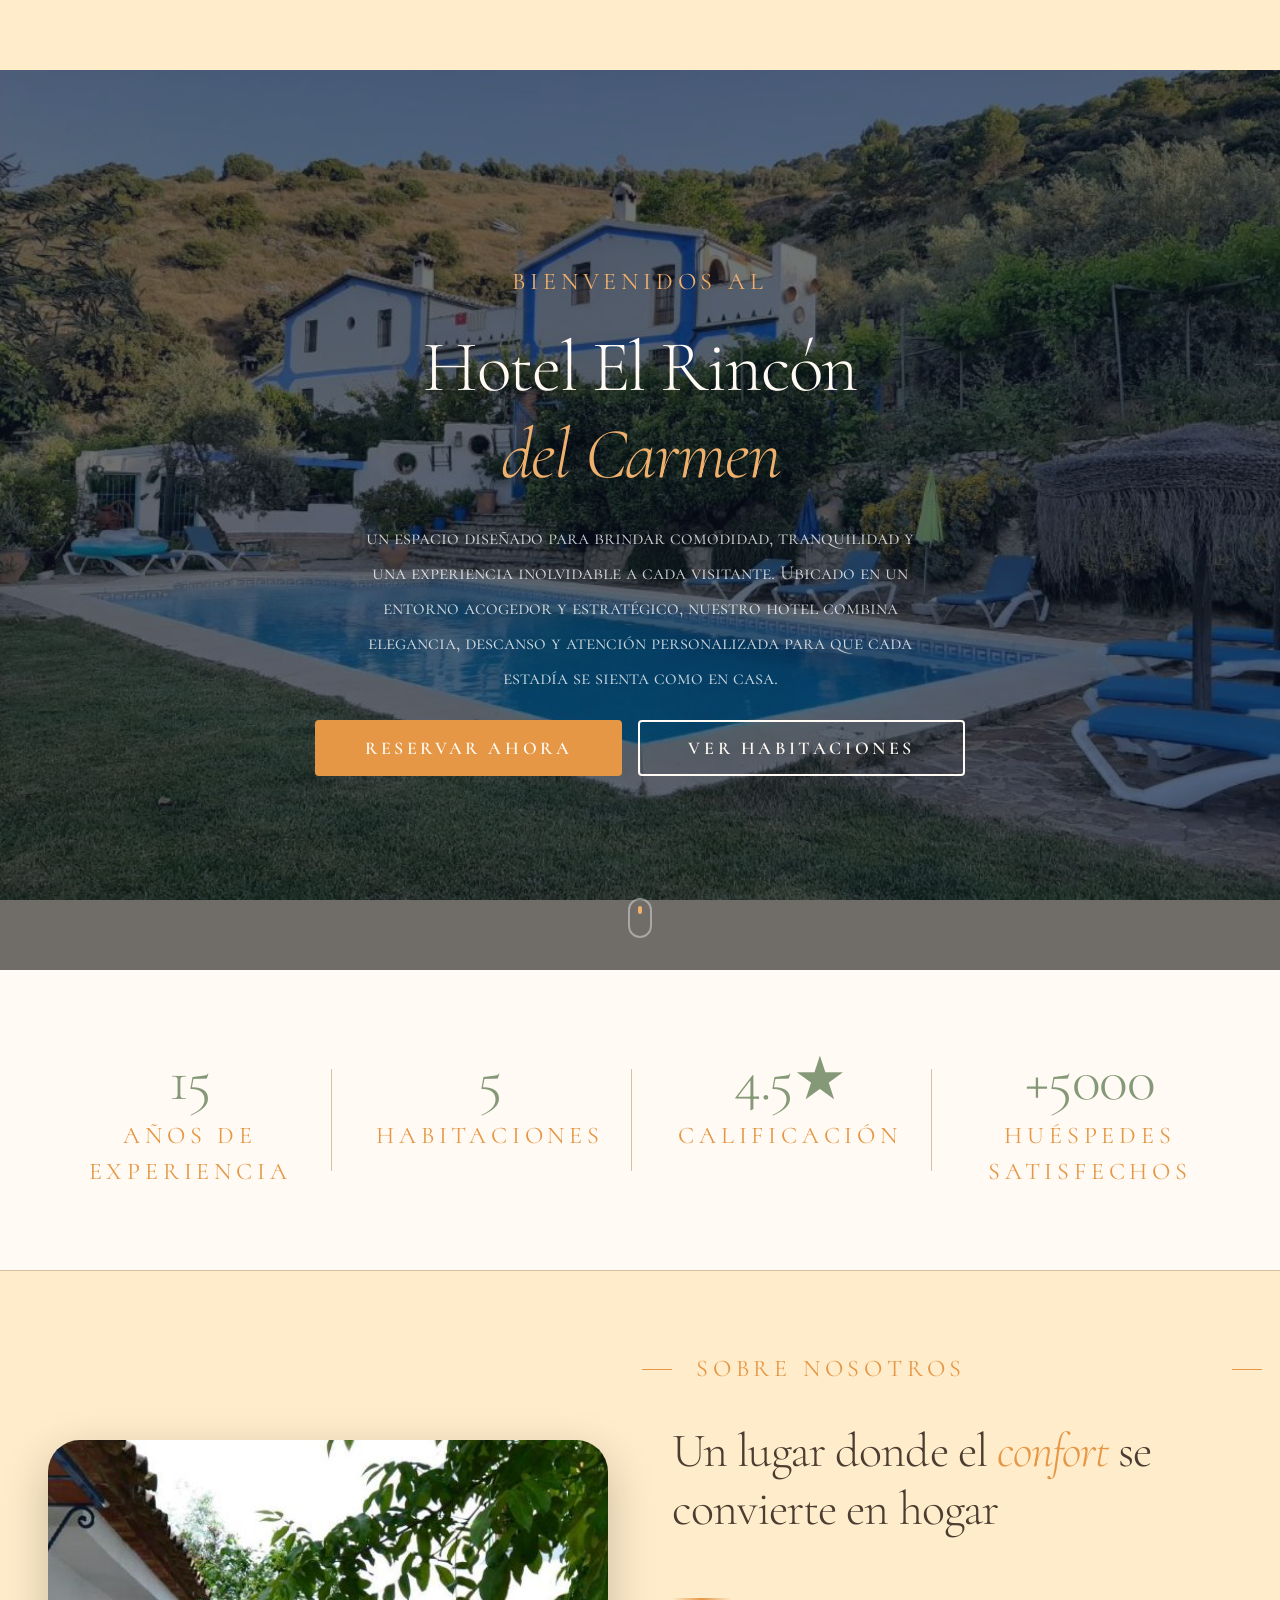
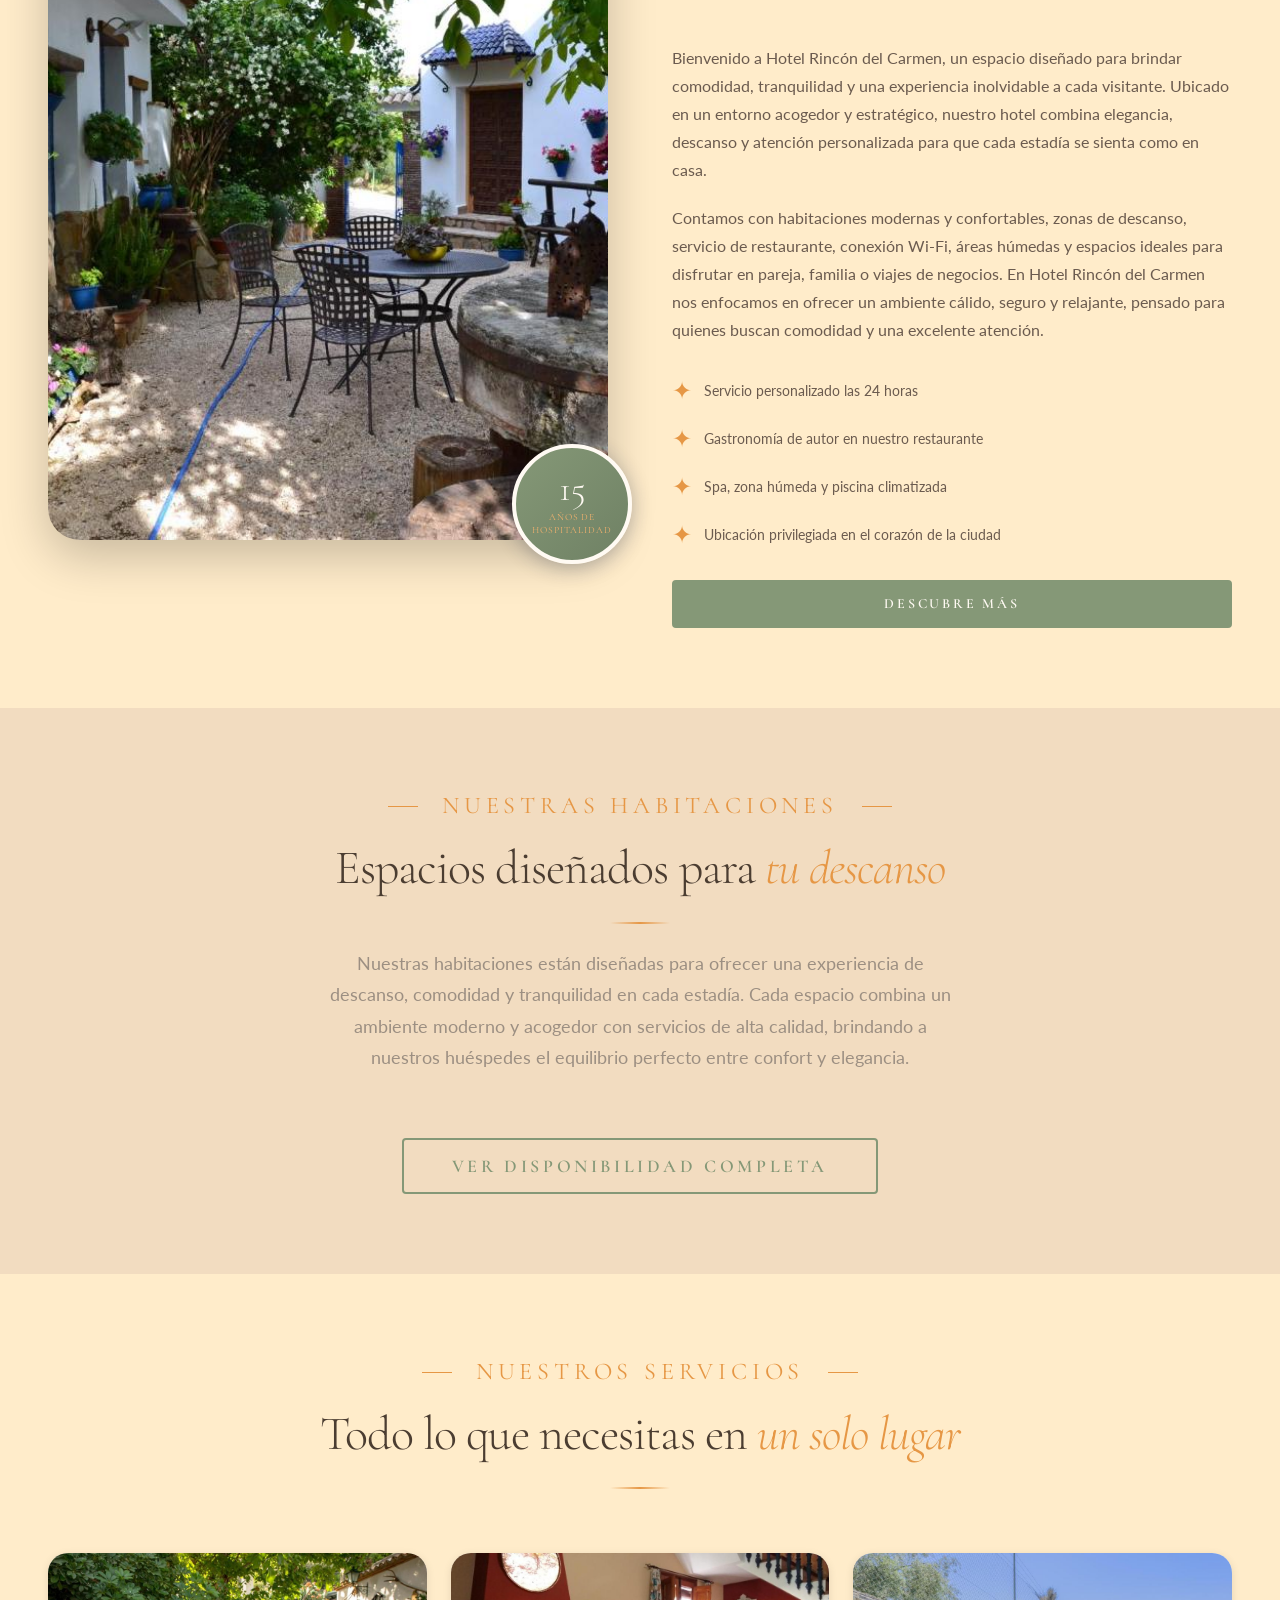
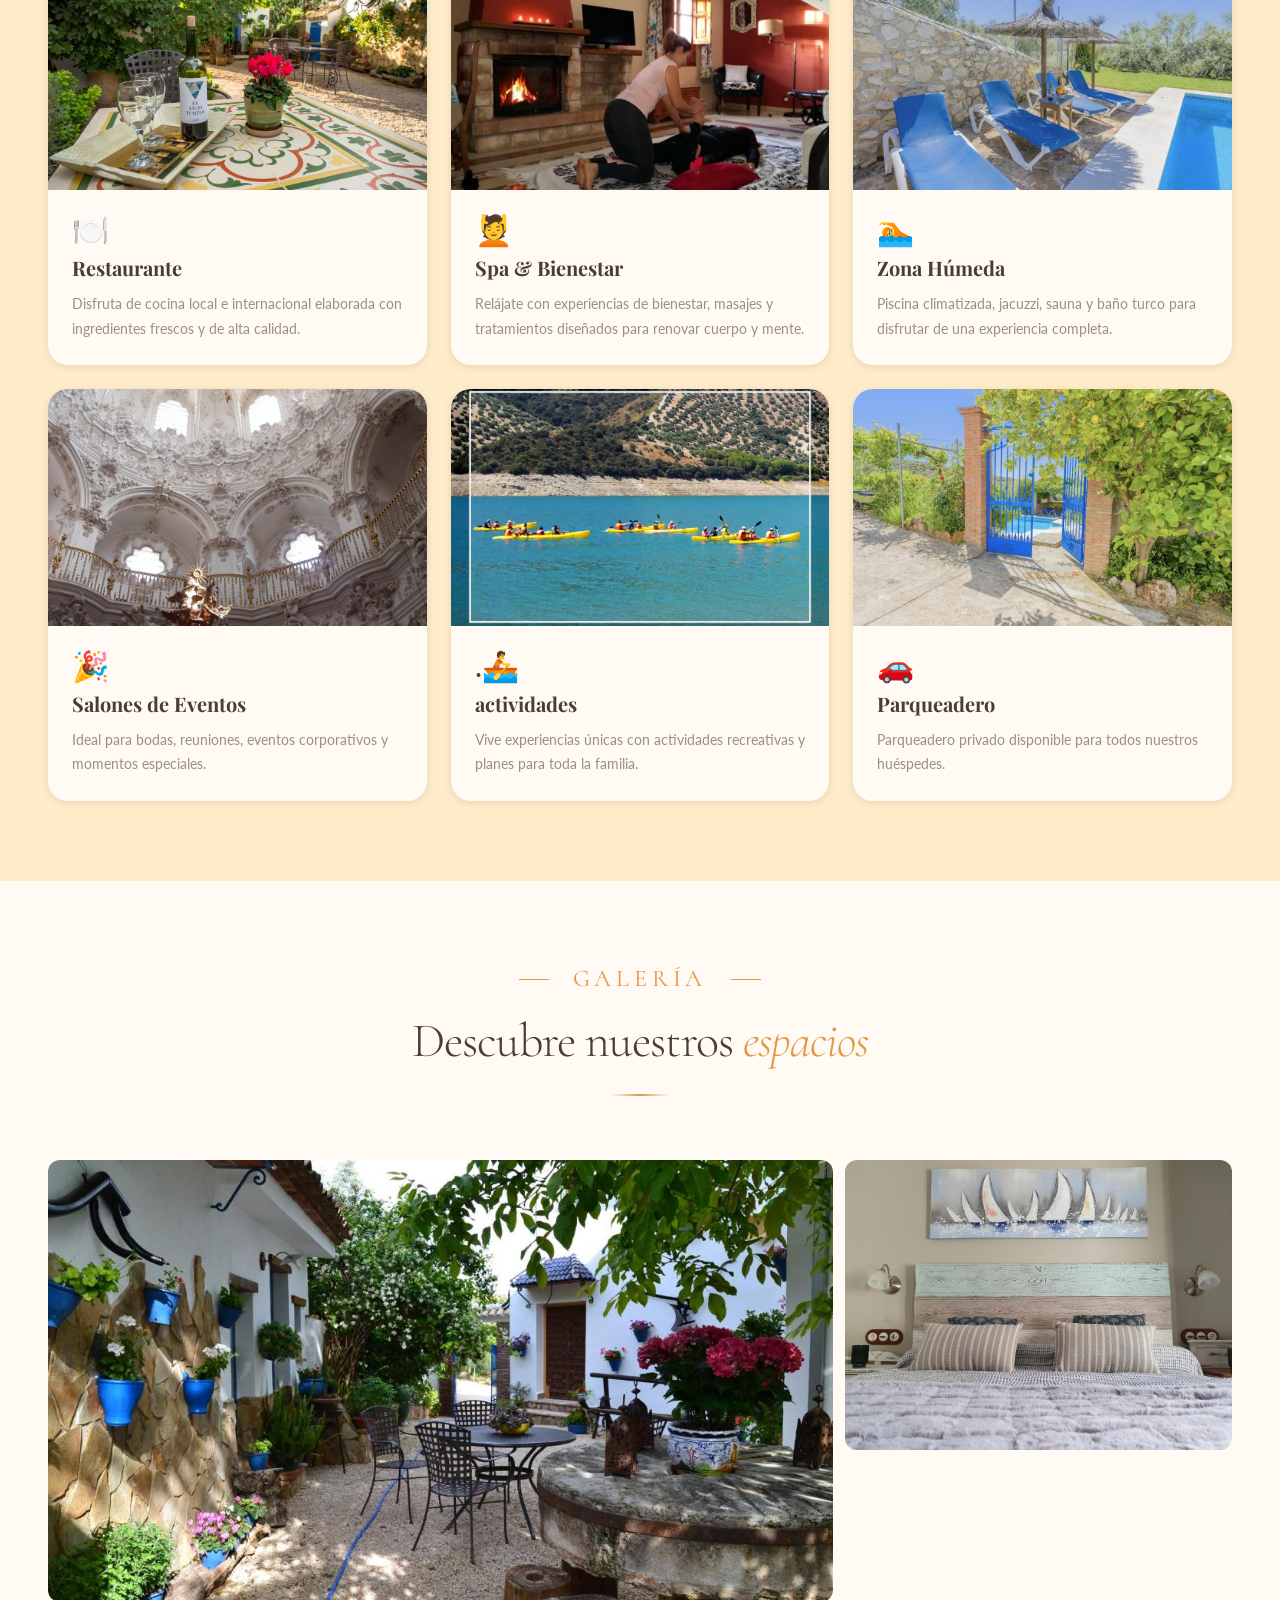
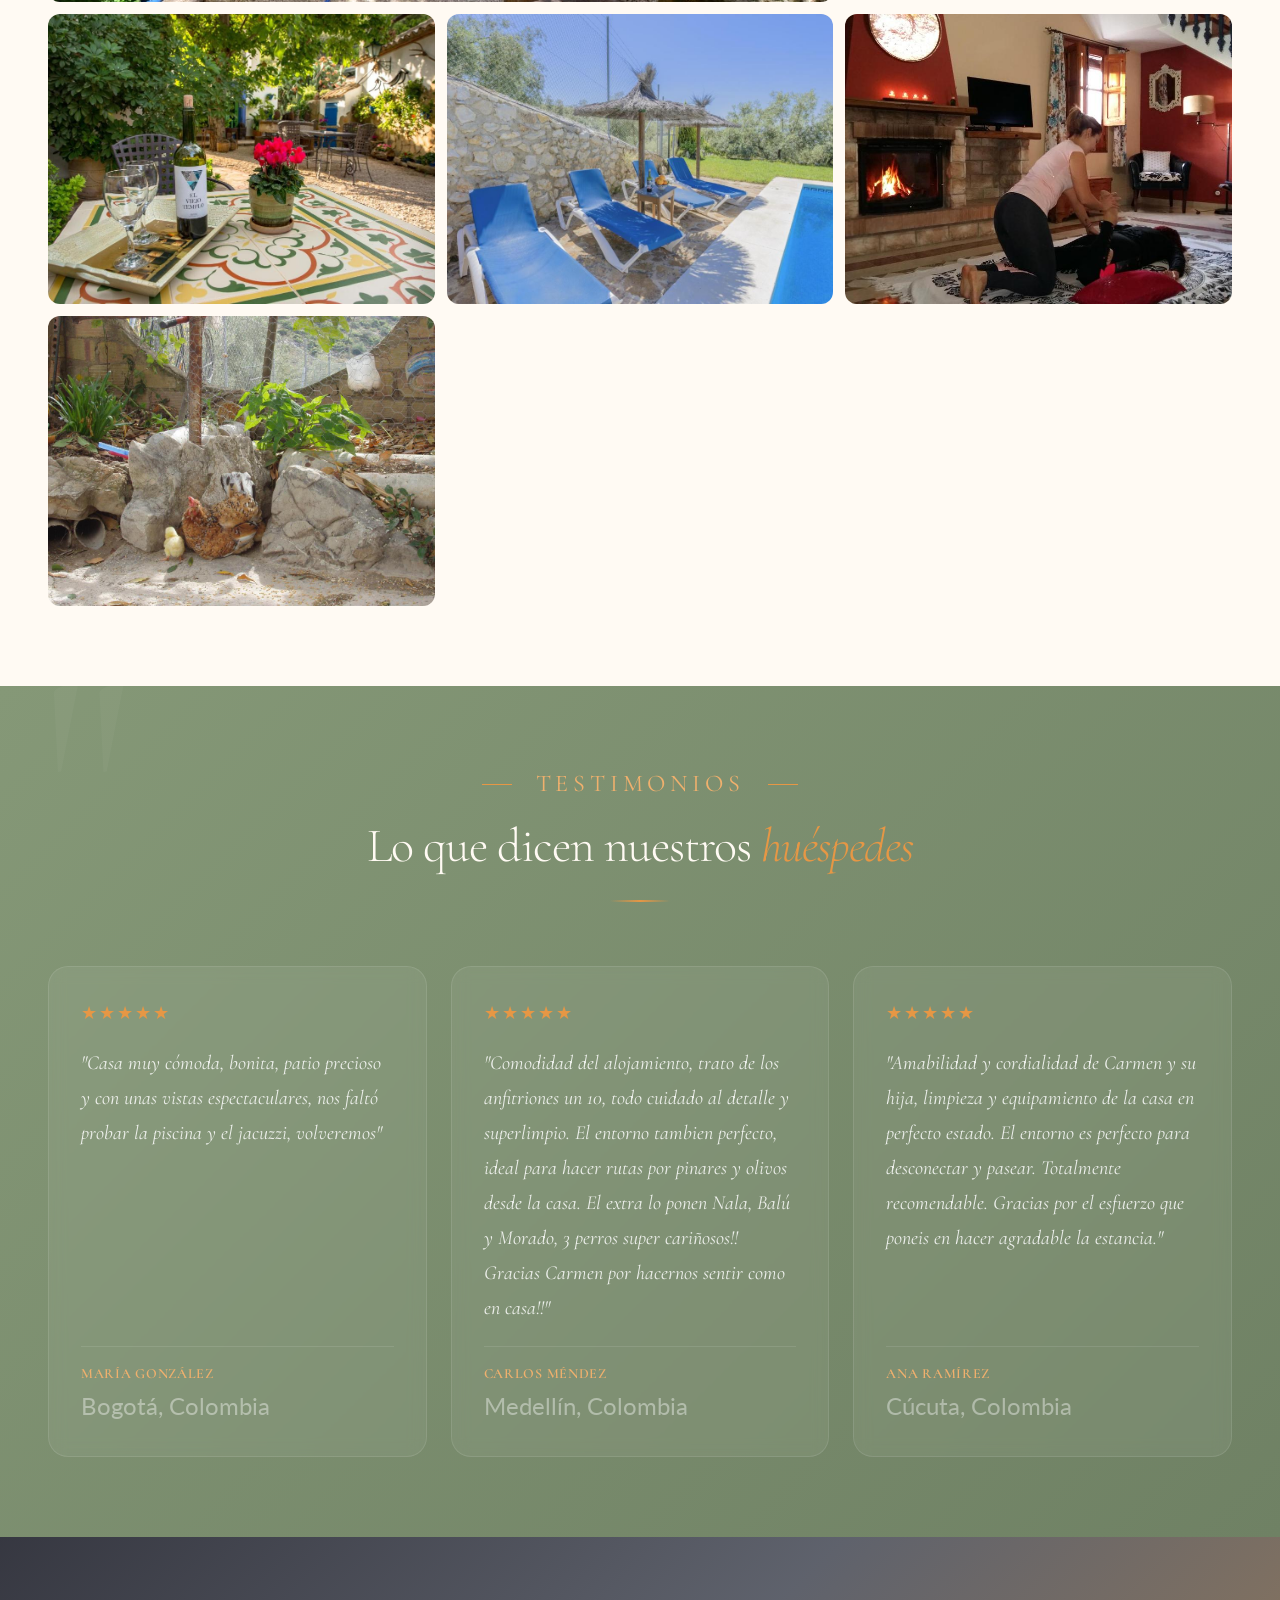
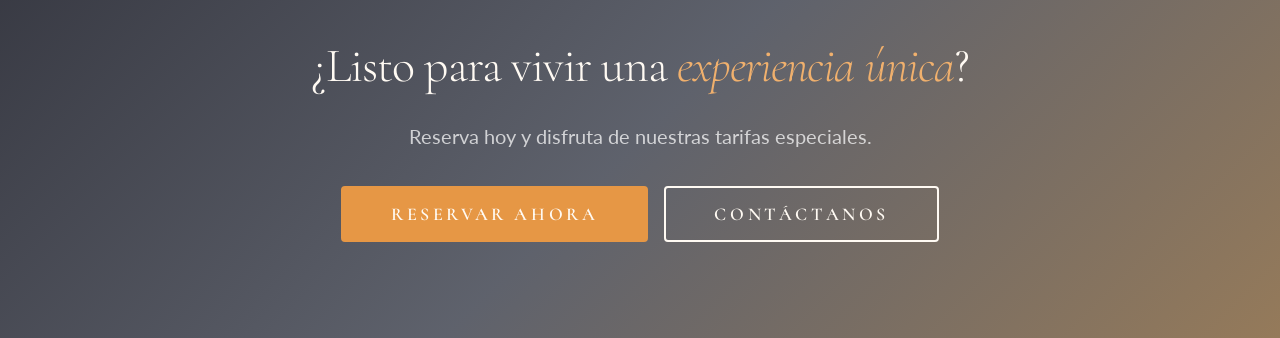
==== commit c2c83ab1: "feat: :sparkles: Se termino de crear el index y se agregaron las imagnes correspondientes se hizo al" ====
--- a/index.html
+++ b/index.html
@@ -17,113 +17,63 @@
     <link href="https://fonts.googleapis.com/css2?family=Playfair+Display:ital,wght@0,700;1,400&display=swap" rel="stylesheet">
 </head>
 <body class="page-wrapper">
- 
-  <!-- ================================================================
-       NAVBAR — Componente Web reutilizable
-       Archivo: js/components/navbar/navbar.js
-       ================================================================ -->
   <navbar-component></navbar-component>
  
- 
-  <!-- ================================================================
-       MAIN — Contenido principal de la landing page
-       ================================================================ -->
   <main class="main-content">
- 
- 
-    <!-- ============================================================
-         SECCIÓN 1: HERO
-         Imagen de fondo principal del hotel con mensaje de bienvenida
-         y botones de llamada a la acción (CTA).
-         ============================================================ -->
     <section class="hero" id="inicio">
- 
-      <!-- 
-        IMAGEN DE FONDO DEL HERO:
-        Opción A (CSS): En home.css busca `.hero` y cambia la propiedad
-                        background-image: url('../assets/images/hotel/hero.jpg');
-        Opción B (JS):  En js/pages/home.js puedes cargarla dinámicamente.
-      -->
- 
-      <!-- Overlay oscuro sobre la imagen -->
+
       <div class="hero__overlay"></div>
  
-      <!-- Contenido centrado del hero -->
       <div class="hero__content container">
- 
-        <!-- EYEBROW: Texto pequeño decorativo encima del título -->
-        <!-- Ejemplo: "Bucaramanga, Colombia" o "Bienvenidos" -->
         <span class="hero__eyebrow">
-          <!-- ✏️ ESCRIBE AQUÍ el texto decorativo pequeño -->
           Bienvenidos al
         </span>
  
-        <!-- TÍTULO PRINCIPAL del hotel -->
         <h1 class="hero__title">
-          <!-- ✏️ ESCRIBE AQUÍ el nombre del hotel -->
           Hotel El Rincón<br />
           <em>del Carmen</em>
         </h1>
  
-        <!-- SUBTÍTULO / descripción corta del hotel -->
         <p class="hero__subtitle">
-          <!-- ✏️ ESCRIBE AQUÍ una frase corta que describa el hotel -->
-          <!-- Ejemplo: "Un refugio de paz, lujo y naturaleza en el corazón de la ciudad." -->
+          un espacio diseñado para brindar comodidad, tranquilidad y una experiencia inolvidable a cada visitante. Ubicado en un entorno acogedor y estratégico, nuestro hotel combina elegancia, descanso y atención personalizada para que cada estadía se sienta como en casa.
         </p>
  
-        <!-- BOTONES CTA -->
         <div class="hero__actions">
-          <!-- Botón principal: lleva a la página de reservas -->
           <a href="reservas.html" class="btn btn--secondary btn--lg">
             Reservar Ahora
           </a>
-          <!-- Botón secundario: scroll a sección de habitaciones -->
           <a href="#habitaciones" class="btn btn--outline-white btn--lg">
             Ver Habitaciones
           </a>
         </div>
  
       </div>
- 
-      <!-- Indicador de scroll hacia abajo -->
-      <div class="hero__scroll-indicator">
+
+       <div class="hero__scroll-indicator">
         <span></span>
       </div>
  
     </section>
-    <!-- FIN HERO -->
- 
- 
-    <!-- ============================================================
-         SECCIÓN 2: ESTADÍSTICAS / CIFRAS DEL HOTEL
-         Números destacados: años de experiencia, habitaciones, etc.
-         ============================================================ -->
+ 
     <section class="stats section--sm section--white">
       <div class="container">
         <div class="stats__grid">
  
-          <!-- ESTADÍSTICA 1 -->
           <div class="stats__item">
-            <!-- ✏️ ESCRIBE AQUÍ el número -->
             <span class="stats__number">15</span>
-            <!-- ✏️ ESCRIBE AQUÍ la etiqueta -->
             <span class="stats__label">Años de Experiencia</span>
           </div>
  
-          <!-- ESTADÍSTICA 2 -->
           <div class="stats__item">
-            <span class="stats__number">30</span>
-            <!-- ✏️ Cambia según el número real de habitaciones -->
+            <span class="stats__number">5</span>
             <span class="stats__label">Habitaciones</span>
           </div>
  
-          <!-- ESTADÍSTICA 3 -->
           <div class="stats__item">
-            <span class="stats__number">5★</span>
+            <span class="stats__number">4.5★</span>
             <span class="stats__label">Calificación</span>
           </div>
  
-          <!-- ESTADÍSTICA 4 -->
           <div class="stats__item">
             <span class="stats__number">+5000</span>
             <span class="stats__label">Huéspedes Satisfechos</span>
@@ -132,63 +82,41 @@
         </div>
       </div>
     </section>
-    <!-- FIN ESTADÍSTICAS -->
- 
- 
-    <!-- ============================================================
-         SECCIÓN 3: SOBRE EL HOTEL
-         Descripción general, historia, valores o propuesta de valor.
-         ============================================================ -->
+ 
     <section class="about section section--beige" id="nosotros">
       <div class="container">
         <div class="about__grid">
- 
-          <!-- Columna izquierda: IMAGEN del hotel o lobby -->
           <div class="about__image-wrapper">
-            <!-- 
-              ✏️ REEMPLAZA el src con la foto real del hotel
-              Recomendado: foto del lobby, jardín o área principal
-            -->
             <img
-              src="assets/images/hotel/about.jpg"
+              src="assets/images/hotel/lobyy.jpg"
               alt="Interior del Hotel El Rincón del Carmen"
               class="about__image"
               loading="lazy"
             />
-            <!-- Badge decorativo sobre la imagen -->
             <div class="about__badge">
-              <!-- ✏️ Puedes cambiar este texto -->
               <span class="about__badge-number">15</span>
               <span class="about__badge-text">Años de<br/>Hospitalidad</span>
             </div>
           </div>
- 
-          <!-- Columna derecha: TEXTO sobre el hotel -->
           <div class="about__content">
- 
+
             <span class="section-eyebrow">Sobre Nosotros</span>
  
             <h2 class="section-title">
-              <!-- ✏️ ESCRIBE AQUÍ el título de esta sección -->
               Un lugar donde el <em>confort</em> se convierte en hogar
             </h2>
  
             <hr class="divider-gold" style="margin-inline: 0;" />
  
-            <!-- ✏️ ESCRIBE AQUÍ la descripción del hotel (2–3 párrafos) -->
             <p class="about__text">
-              En el Hotel El Rincón del Carmen encontrarás el equilibrio perfecto
-              entre la calidez del servicio y la elegancia de nuestras instalaciones.
-              <!-- Continúa con la descripción real del hotel aquí -->
+              Bienvenido a Hotel Rincón del Carmen, un espacio diseñado para brindar comodidad, tranquilidad y una experiencia inolvidable a cada visitante. Ubicado en un entorno acogedor y estratégico, nuestro hotel combina elegancia, descanso y atención personalizada para que cada estadía se sienta como en casa.
             </p>
- 
+
             <p class="about__text">
-              <!-- ✏️ Segundo párrafo: historia, misión o propuesta de valor -->
+              Contamos con habitaciones modernas y confortables, zonas de descanso, servicio de restaurante, conexión Wi-Fi, áreas húmedas y espacios ideales para disfrutar en pareja, familia o viajes de negocios. En Hotel Rincón del Carmen nos enfocamos en ofrecer un ambiente cálido, seguro y relajante, pensado para quienes buscan comodidad y una excelente atención.
             </p>
  
-            <!-- Lista de valores o características destacadas -->
             <ul class="about__features">
-              <!-- ✏️ Personaliza estos ítems con los valores del hotel -->
               <li class="about__feature-item">
                 <span class="about__feature-icon">✦</span>
                 Servicio personalizado las 24 horas
@@ -216,14 +144,7 @@
         </div>
       </div>
     </section>
-    <!-- FIN SOBRE EL HOTEL -->
- 
- 
-    <!-- ============================================================
-         SECCIÓN 4: CARRUSEL DE HABITACIONES
-         Componente Web que muestra las habitaciones disponibles.
-         Los datos vienen de: js/data/habitaciones.js
-         ============================================================ -->
+ 
     <section class="rooms-preview section section--beige-mid" id="habitaciones">
       <div class="container">
  
@@ -234,20 +155,11 @@
           </h2>
           <hr class="divider-gold" />
           <p class="section-subtitle">
-            <!-- ✏️ ESCRIBE AQUÍ una descripción corta de las habitaciones -->
-            Cada habitación ha sido cuidadosamente decorada para ofrecerte
-            una experiencia única de confort y elegancia.
+            Nuestras habitaciones están diseñadas para ofrecer una experiencia de descanso, comodidad y tranquilidad en cada estadía. Cada espacio combina un ambiente moderno y acogedor con servicios de alta calidad, brindando a nuestros huéspedes el equilibrio perfecto entre confort y elegancia.
           </p>
         </div>
  
-        <!-- 
-          CARRUSEL DE HABITACIONES:
-          Componente Web — Archivo: js/components/carrusel/carrusel.js
-          Los datos de habitaciones se cargan desde: js/data/habitaciones.js
-        -->
         <carrusel-habitaciones></carrusel-habitaciones>
- 
-        <!-- Botón para ver todas las habitaciones -->
         <div class="text-center mt-12">
           <a href="reservas.html" class="btn btn--outline btn--lg">
             Ver Disponibilidad Completa
@@ -255,14 +167,8 @@
         </div>
  
       </div>
-    </section>
-    <!-- FIN CARRUSEL HABITACIONES -->
- 
- 
-    <!-- ============================================================
-         SECCIÓN 5: SERVICIOS DEL HOTEL
-         Galería/grid de servicios: restaurante, spa, piscina, etc.
-         ============================================================ -->
+    </section> 
+    
     <section class="services section section--beige" id="servicios">
       <div class="container">
  
@@ -276,10 +182,8 @@
  
         <div class="services-grid">
  
-          <!-- SERVICIO 1: RESTAURANTE -->
           <div class="service-card fade-in">
             <div class="service-card__image-wrapper">
-              <!-- ✏️ REEMPLAZA con foto del restaurante -->
               <img
                 src="assets/images/servicios/restaurante.jpg"
                 alt="Restaurante del hotel"
@@ -289,19 +193,15 @@
             </div>
             <div class="service-card__body">
               <div class="service-card__icon">🍽️</div>
-              <!-- ✏️ ESCRIBE el nombre del restaurante -->
               <h3 class="service-card__title">Restaurante</h3>
-              <!-- ✏️ ESCRIBE descripción del restaurante (1–2 líneas) -->
-              <p class="service-card__desc">
-                Gastronomía local e internacional preparada con los mejores ingredientes.
-              </p>
-            </div>
-          </div>
- 
-          <!-- SERVICIO 2: SPA -->
+              <p class="service-card__desc">
+                Disfruta de cocina local e internacional elaborada con ingredientes frescos y de alta calidad.             
+              </p>
+            </div>
+          </div>
+ 
           <div class="service-card fade-in fade-in--delay-1">
             <div class="service-card__image-wrapper">
-              <!-- ✏️ REEMPLAZA con foto del spa -->
               <img
                 src="assets/images/servicios/spa.jpg"
                 alt="Spa del hotel"
@@ -313,16 +213,13 @@
               <div class="service-card__icon">💆</div>
               <h3 class="service-card__title">Spa & Bienestar</h3>
               <p class="service-card__desc">
-                <!-- ✏️ ESCRIBE descripción del spa -->
-                Relájate con nuestros tratamientos de relajación y bienestar.
-              </p>
-            </div>
-          </div>
- 
-          <!-- SERVICIO 3: ZONA HÚMEDA / PISCINA -->
+                Relájate con experiencias de bienestar, masajes y tratamientos diseñados para renovar cuerpo y mente.
+              </p>
+            </div>
+          </div>
+ 
           <div class="service-card fade-in fade-in--delay-2">
             <div class="service-card__image-wrapper">
-              <!-- ✏️ REEMPLAZA con foto de la piscina o zona húmeda -->
               <img
                 src="assets/images/servicios/piscina.jpg"
                 alt="Zona húmeda y piscina"
@@ -334,16 +231,13 @@
               <div class="service-card__icon">🏊</div>
               <h3 class="service-card__title">Zona Húmeda</h3>
               <p class="service-card__desc">
-                <!-- ✏️ ESCRIBE descripción de la zona húmeda -->
-                Piscina climatizada, jacuzzi, sauna y baño turco para tu disfrute.
-              </p>
-            </div>
-          </div>
- 
-          <!-- SERVICIO 4: EVENTOS / SALONES -->
+                Piscina climatizada, jacuzzi, sauna y baño turco para disfrutar de una experiencia completa.
+              </p>
+            </div>
+          </div>
+ 
           <div class="service-card fade-in fade-in--delay-3">
             <div class="service-card__image-wrapper">
-              <!-- ✏️ REEMPLAZA con foto del salón de eventos -->
               <img
                 src="assets/images/servicios/eventos.jpg"
                 alt="Salones de eventos"
@@ -355,37 +249,31 @@
               <div class="service-card__icon">🎉</div>
               <h3 class="service-card__title">Salones de Eventos</h3>
               <p class="service-card__desc">
-                <!-- ✏️ ESCRIBE descripción de los salones -->
-                Espacios versátiles para bodas, reuniones corporativas y celebraciones.
-              </p>
-            </div>
-          </div>
- 
-          <!-- SERVICIO 5: GIMNASIO -->
+                Ideal para bodas, reuniones, eventos corporativos y momentos especiales.
+              </p>
+            </div>
+          </div>
+ 
           <div class="service-card fade-in fade-in--delay-4">
             <div class="service-card__image-wrapper">
-              <!-- ✏️ REEMPLAZA con foto del gimnasio -->
-              <img
-                src="assets/images/servicios/gimnasio.jpg"
+              <img
+                src="assets/images/servicios/actividades.jpg"
                 alt="Gimnasio del hotel"
                 class="service-card__image"
                 loading="lazy"
               />
             </div>
             <div class="service-card__body">
-              <div class="service-card__icon">🏋️</div>
-              <h3 class="service-card__title">Gimnasio</h3>
-              <p class="service-card__desc">
-                <!-- ✏️ ESCRIBE descripción del gimnasio -->
-                Equipos de última generación disponibles las 24 horas del día.
-              </p>
-            </div>
-          </div>
- 
-          <!-- SERVICIO 6: PARQUEADERO -->
+              <div class="service-card__icon">.🚣</div>
+              <h3 class="service-card__title">actividades</h3>
+              <p class="service-card__desc">
+                Vive experiencias únicas con actividades recreativas y planes para toda la familia.
+              </p>
+            </div>
+          </div>
+ 
           <div class="service-card fade-in fade-in--delay-4">
             <div class="service-card__image-wrapper">
-              <!-- ✏️ REEMPLAZA con foto del parqueadero o zona exterior -->
               <img
                 src="assets/images/servicios/parqueadero.jpg"
                 alt="Parqueadero del hotel"
@@ -397,22 +285,15 @@
               <div class="service-card__icon">🚗</div>
               <h3 class="service-card__title">Parqueadero</h3>
               <p class="service-card__desc">
-                <!-- ✏️ ESCRIBE descripción del parqueadero -->
-                Parqueadero privado y seguro incluido para todos nuestros huéspedes.
-              </p>
-            </div>
-          </div>
- 
-        </div>
-      </div>
-    </section>
-    <!-- FIN SERVICIOS -->
- 
- 
-    <!-- ============================================================
-         SECCIÓN 6: GALERÍA FOTOGRÁFICA
-         Muestra fotográfica del hotel en formato masonry/grid.
-         ============================================================ -->
+                Parqueadero privado disponible para todos nuestros huéspedes.
+              </p>
+            </div>
+          </div>
+ 
+        </div>
+      </div>
+    </section>
+    
     <section class="gallery section section--white" id="galeria">
       <div class="container">
  
@@ -425,51 +306,43 @@
         </div>
  
         <div class="gallery__grid">
- 
-          <!-- ✏️ REEMPLAZA cada src con las fotos reales del hotel -->
-          <!-- Foto 1 — grande (ocupa 2 columnas) -->
           <div class="gallery__item gallery__item--large">
-            <img src="assets/images/hotel/galeria-1.jpg" alt="Área del hotel" loading="lazy" />
+            <img src="assets/images/hotel/lobyy.jpg" alt="Área del hotel" loading="lazy" />
             <div class="gallery__overlay">
               <span class="gallery__label">Lobby Principal</span>
             </div>
           </div>
  
-          <!-- Foto 2 -->
           <div class="gallery__item">
-            <img src="assets/images/hotel/galeria-2.jpg" alt="Habitación del hotel" loading="lazy" />
+            <img src="assets/images/habitaciones/habitacion3-pers2.jpg" alt="Habitación del hotel" loading="lazy" />
             <div class="gallery__overlay">
               <span class="gallery__label">Suite Deluxe</span>
             </div>
           </div>
  
-          <!-- Foto 3 -->
           <div class="gallery__item">
-            <img src="assets/images/hotel/galeria-3.jpg" alt="Restaurante del hotel" loading="lazy" />
+            <img src="assets/images/servicios/restaurante.jpg" alt="Restaurante del hotel" loading="lazy" />
             <div class="gallery__overlay">
               <span class="gallery__label">Restaurante</span>
             </div>
           </div>
  
-          <!-- Foto 4 -->
           <div class="gallery__item">
-            <img src="assets/images/hotel/galeria-4.jpg" alt="Piscina del hotel" loading="lazy" />
+            <img src="assets/images/servicios/piscina.jpg" alt="Piscina del hotel" loading="lazy" />
             <div class="gallery__overlay">
               <span class="gallery__label">Piscina</span>
             </div>
           </div>
  
-          <!-- Foto 5 -->
           <div class="gallery__item">
-            <img src="assets/images/hotel/galeria-5.jpg" alt="Spa del hotel" loading="lazy" />
+            <img src="assets/images/servicios/spa.jpg" alt="Spa del hotel" loading="lazy" />
             <div class="gallery__overlay">
               <span class="gallery__label">Spa</span>
             </div>
           </div>
  
-          <!-- Foto 6 — grande (ocupa 2 filas) -->
           <div class="gallery__item gallery__item--tall">
-            <img src="assets/images/hotel/galeria-6.jpg" alt="Jardines del hotel" loading="lazy" />
+            <img src="assets/images/hotel/jardin.jpg" alt="Jardines del hotel" loading="lazy" />
             <div class="gallery__overlay">
               <span class="gallery__label">Jardines</span>
             </div>
@@ -479,13 +352,7 @@
  
       </div>
     </section>
-    <!-- FIN GALERÍA -->
- 
- 
-    <!-- ============================================================
-         SECCIÓN 7: TESTIMONIOS DE CLIENTES
-         Reseñas y opiniones de huéspedes anteriores.
-         ============================================================ -->
+    
     <section class="testimonials section section--navy" id="testimonios">
       <div class="container">
  
@@ -499,29 +366,21 @@
  
         <div class="testimonials__grid">
  
-          <!-- TESTIMONIO 1 -->
-          <div class="testimonial-card">
-            <div class="testimonial-card__stars">★★★★★</div>
-            <!-- ✏️ ESCRIBE el texto del testimonio -->
-            <p class="testimonial-card__text">
-              "Una experiencia inolvidable. El trato del personal fue excepcional
-              y las instalaciones superaron todas nuestras expectativas."
-            </p>
-            <div class="testimonial-card__author">
-              <!-- ✏️ Nombre del cliente -->
-              <span class="testimonial-card__name">María González</span>
-              <!-- ✏️ Ciudad o país de origen -->
-              <span class="testimonial-card__origin">Bogotá, Colombia</span>
-            </div>
-          </div>
- 
-          <!-- TESTIMONIO 2 -->
           <div class="testimonial-card">
             <div class="testimonial-card__stars">★★★★★</div>
             <p class="testimonial-card__text">
-              <!-- ✏️ ESCRIBE el texto del segundo testimonio -->
-              "El spa y la piscina son increíbles. Definitivamente volveremos
-              en nuestra próxima visita a la ciudad."
+              "Casa muy cómoda, bonita, patio precioso y con unas vistas espectaculares, nos faltó probar la piscina y el jacuzzi, volveremos"
+            </p>
+            <div class="testimonial-card__author">
+              <span class="testimonial-card__name">María González</span>
+              <span class="testimonial-card__origin">Bogotá, Colombia</span>
+            </div>
+          </div>
+ 
+          <div class="testimonial-card">
+            <div class="testimonial-card__stars">★★★★★</div>
+            <p class="testimonial-card__text">
+              "Comodidad del alojamiento, trato de los anfitriones un 10, todo cuidado al detalle y superlimpio. El entorno tambien perfecto, ideal para hacer rutas por pinares y olivos desde la casa. El extra lo ponen Nala, Balú y Morado, 3 perros super cariñosos!! Gracias Carmen por hacernos sentir como en casa!!"
             </p>
             <div class="testimonial-card__author">
               <span class="testimonial-card__name">Carlos Méndez</span>
@@ -529,13 +388,11 @@
             </div>
           </div>
  
-          <!-- TESTIMONIO 3 -->
           <div class="testimonial-card">
             <div class="testimonial-card__stars">★★★★★</div>
             <p class="testimonial-card__text">
-              <!-- ✏️ ESCRIBE el texto del tercer testimonio -->
-              "La gastronomía del restaurante es simplemente espectacular.
-              Ambiente acogedor y servicio de primera clase."
+              "Amabilidad y cordialidad de Carmen y su hija, limpieza y equipamiento de la casa en perfecto estado.
+              El entorno es perfecto para desconectar y pasear. Totalmente recomendable. Gracias por el esfuerzo que poneis en hacer agradable la estancia."
             </p>
             <div class="testimonial-card__author">
               <span class="testimonial-card__name">Ana Ramírez</span>
@@ -547,30 +404,17 @@
  
       </div>
     </section>
-    <!-- FIN TESTIMONIOS -->
- 
- 
-    <!-- ============================================================
-         SECCIÓN 8: BANNER CTA (Call To Action)
-         Franja de llamada a la acción para reservar.
-         ============================================================ -->
+    
     <section class="cta-banner section--sm">
-      <!-- 
-        IMAGEN DE FONDO DEL CTA:
-        En home.css busca `.cta-banner` y cambia:
-        background-image: url('../assets/images/hotel/cta-bg.jpg');
-      -->
       <div class="cta-banner__overlay"></div>
       <div class="container">
         <div class="cta-banner__content">
  
           <h2 class="cta-banner__title">
-            <!-- ✏️ ESCRIBE el título del CTA -->
             ¿Listo para vivir una <em>experiencia única</em>?
           </h2>
  
           <p class="cta-banner__subtitle">
-            <!-- ✏️ ESCRIBE el subtítulo del CTA -->
             Reserva hoy y disfruta de nuestras tarifas especiales.
           </p>
  
@@ -586,63 +430,25 @@
         </div>
       </div>
     </section>
-    <!-- FIN CTA BANNER -->
- 
- 
   </main>
-  <!-- FIN MAIN -->
- 
- 
-  <!-- ================================================================
-       FOOTER — Componente Web reutilizable
-       Archivo: js/components/footer/footer.js
-       ================================================================ -->
   <footer-component></footer-component>
  
- 
-  <!-- ================================================================
-       MODAL — Componente Web reutilizable (para detalles de habitación)
-       Archivo: js/components/modal/modal.js
-       ================================================================ -->
   <modal-component></modal-component>
  
- 
-  <!-- ================================================================
-       CONTENEDOR DE TOASTS / ALERTAS
-       Controlado desde: js/utils/alertas.js
-       ================================================================ -->
   <div class="toast-container" id="toastContainer"></div>
- 
- 
-  <!-- ================================================================
-       SCRIPTS — Orden de carga importante
-       ================================================================ -->
- 
-  <!-- 1. Datos mock (base de datos simulada) -->
+
   <script src="database/mockData.js"></script>
- 
-  <!-- 2. Servicios de localStorage -->
   <script src="js/services/localStorage.service.js"></script>
- 
-  <!-- 3. Servicio de autenticación -->
   <script src="js/services/auth.service.js"></script>
- 
-  <!-- 4. Utilidades -->
   <script src="js/utils/fechas.js"></script>
   <script src="js/utils/validaciones.js"></script>
   <script src="js/utils/formatearPrecio.js"></script>
   <script src="js/utils/alertas.js"></script>
- 
-  <!-- 5. Componentes Web -->
   <script src="js/components/navbar/navbar.js"></script>
   <script src="js/components/footer/footer.js"></script>
   <script src="js/components/carrusel/carrusel.js"></script>
   <script src="js/components/modal/modal.js"></script>
- 
-  <!-- 6. Lógica de la página -->
   <script src="js/pages/home.js"></script>
- 
-  <!-- 7. App principal -->
   <script src="js/app.js"></script>
  
 </body>
--- a/styles/variables.css
+++ b/styles/variables.css
@@ -42,7 +42,7 @@
   --font-mono:           'Courier New', monospace;
 
   /* Escala tipográfica fluida */
-  --fs-xs:    0.75rem;    
+  --fs-xs:    1.5rem;    
   --fs-sm:    0.875rem;   
   --fs-base:  1rem;      
   --fs-md:    1.125rem;   
--- a/styles/home.css
+++ b/styles/home.css
@@ -6,9 +6,7 @@
   align-items: center;
   justify-content: center;
   overflow: hidden;
-
-  /* ✏️ CAMBIA esta imagen por la foto principal del hotel */
-  background-image: url('../assets/images/hotel/hero.jpg');
+  background-image: url('../assets/images/hotel/hotel-inicio.jpg');
   background-size: cover;
   background-position: center center;
   background-attachment: fixed;
@@ -64,6 +62,7 @@
 }
 
 .hero__subtitle {
+  font-family: var(--font-accent);
   font-size: clamp(var(--fs-base), 2vw, var(--fs-lg));
   color: rgba(255, 255, 255, 0.78);
   max-width: 560px;
@@ -265,6 +264,18 @@
   background-color: var(--color-beige);
 }
 
+.services-grid {
+  display: grid;
+  grid-template-columns: repeat(auto-fit, minmax(300px, 1fr));
+  gap: var(--space-6);
+}
+
+.service-card {
+  opacity: 1; 
+  transform: translateY(0); 
+  transition: opacity 0.3s ease, transform 0.3s ease;
+}
+
 /* ── GALERÍA ─────────────────────────────────────────────────── */
 .gallery {
   background-color: var(--color-white);
@@ -364,7 +375,7 @@
   overflow: hidden;
 
   /* ✏️ CAMBIA esta imagen por una foto de ambiente del hotel */
-  background-image: url('../assets/images/hotel/cta-bg.jpg');
+  background-image: url('../assets/images/hotel/jardin.jpg');
   background-size: cover;
   background-position: center;
   background-attachment: fixed;
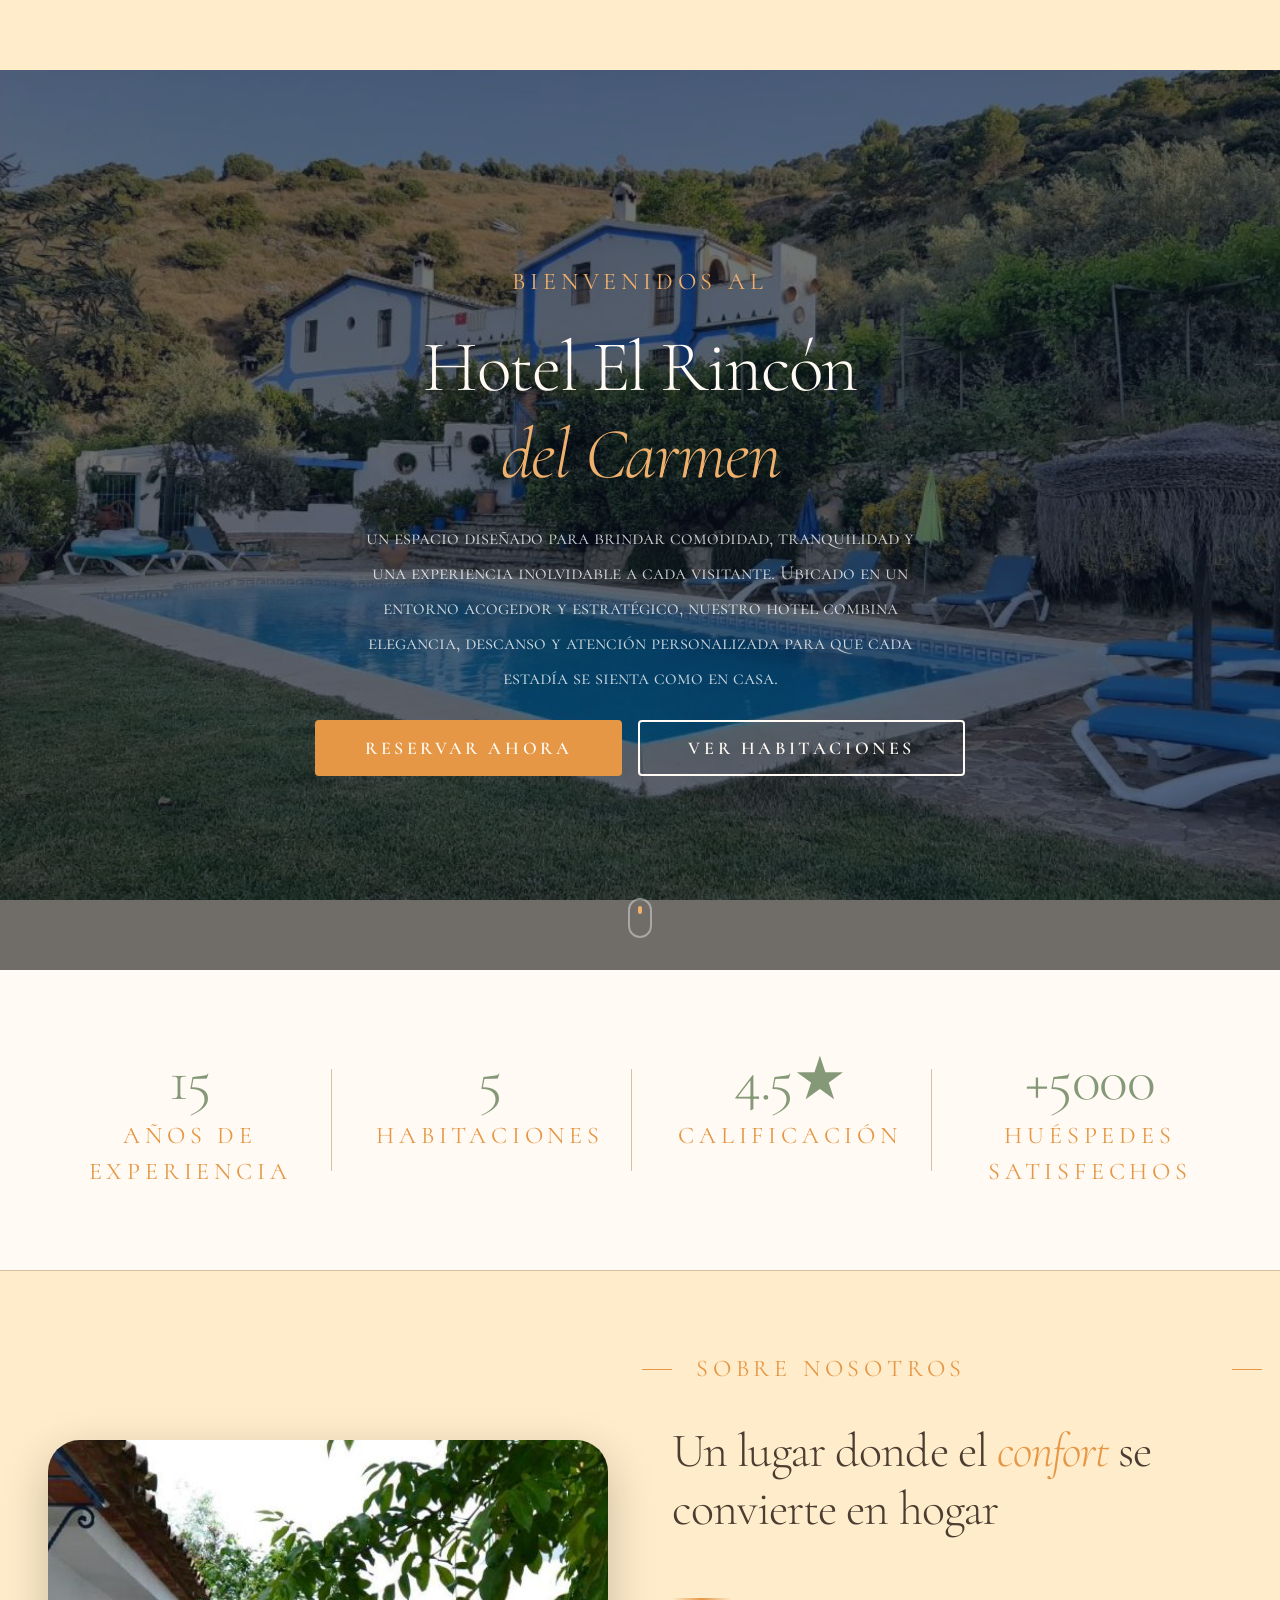
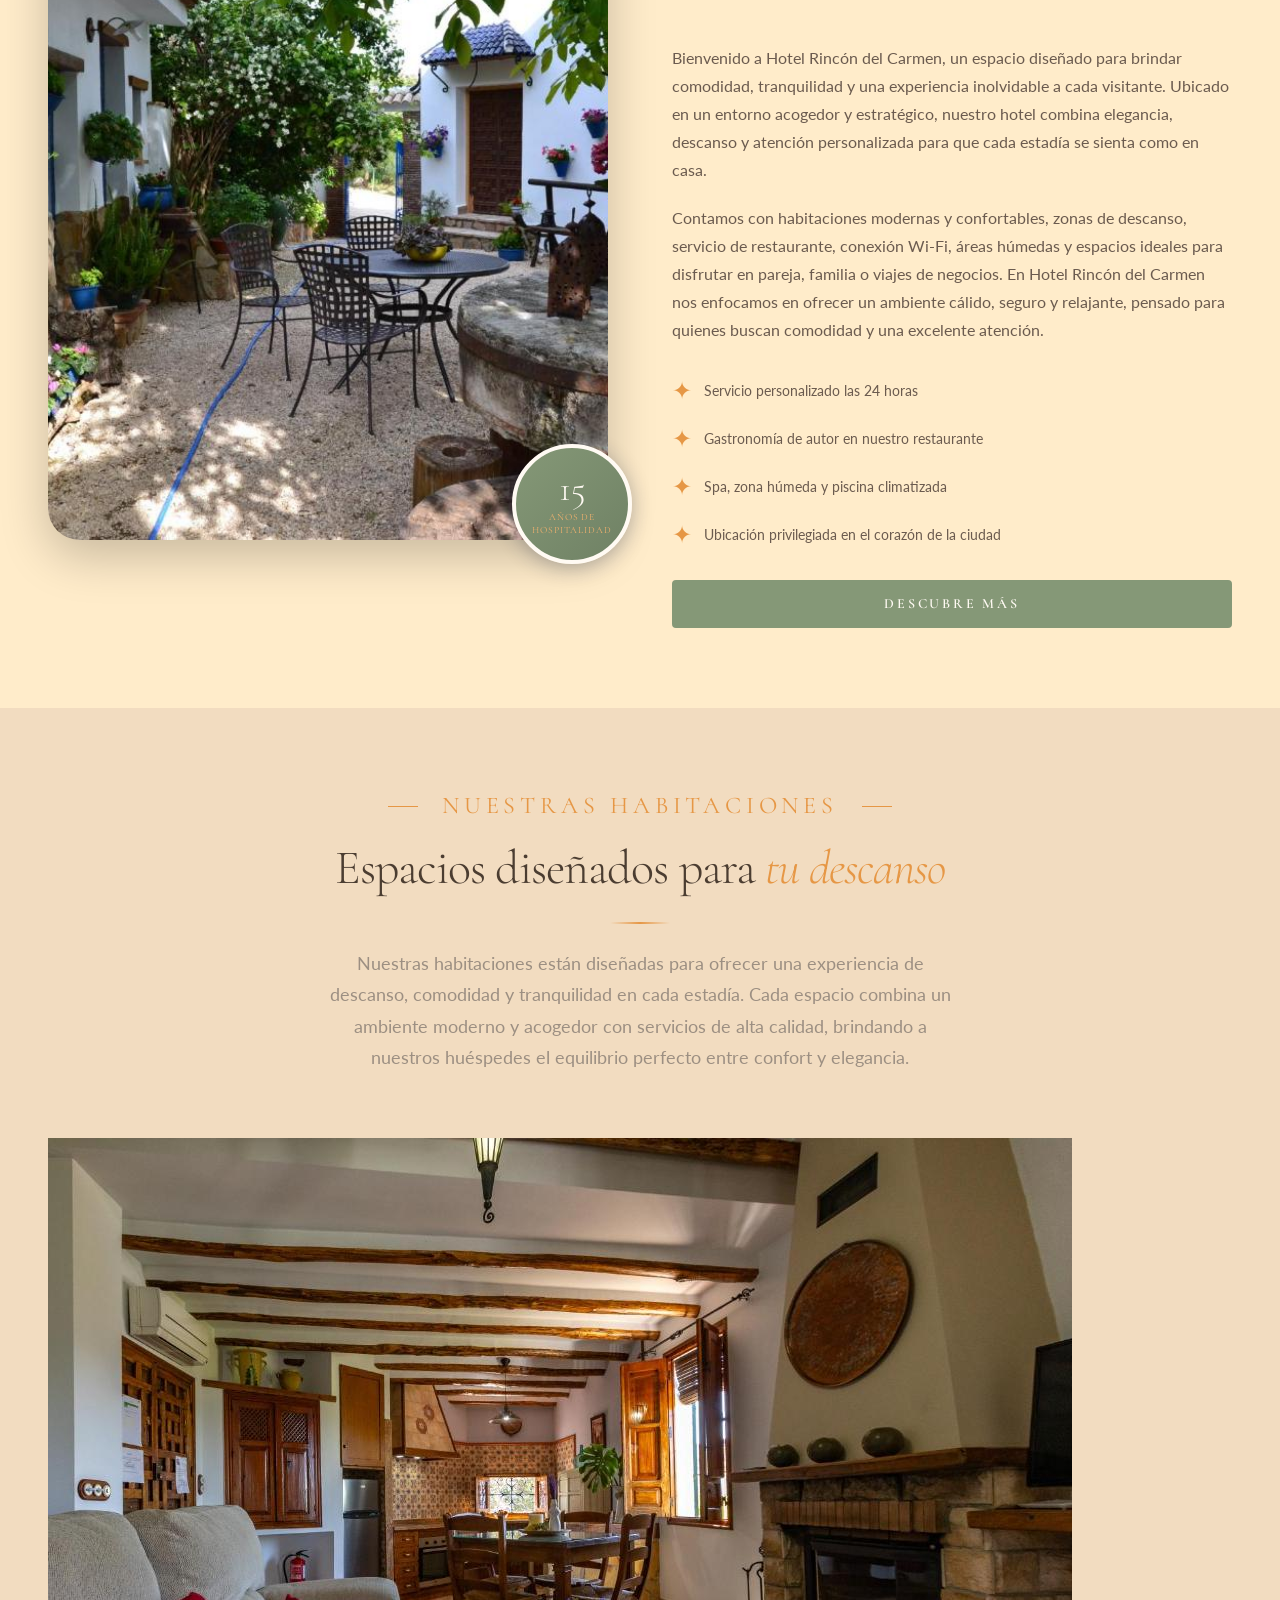
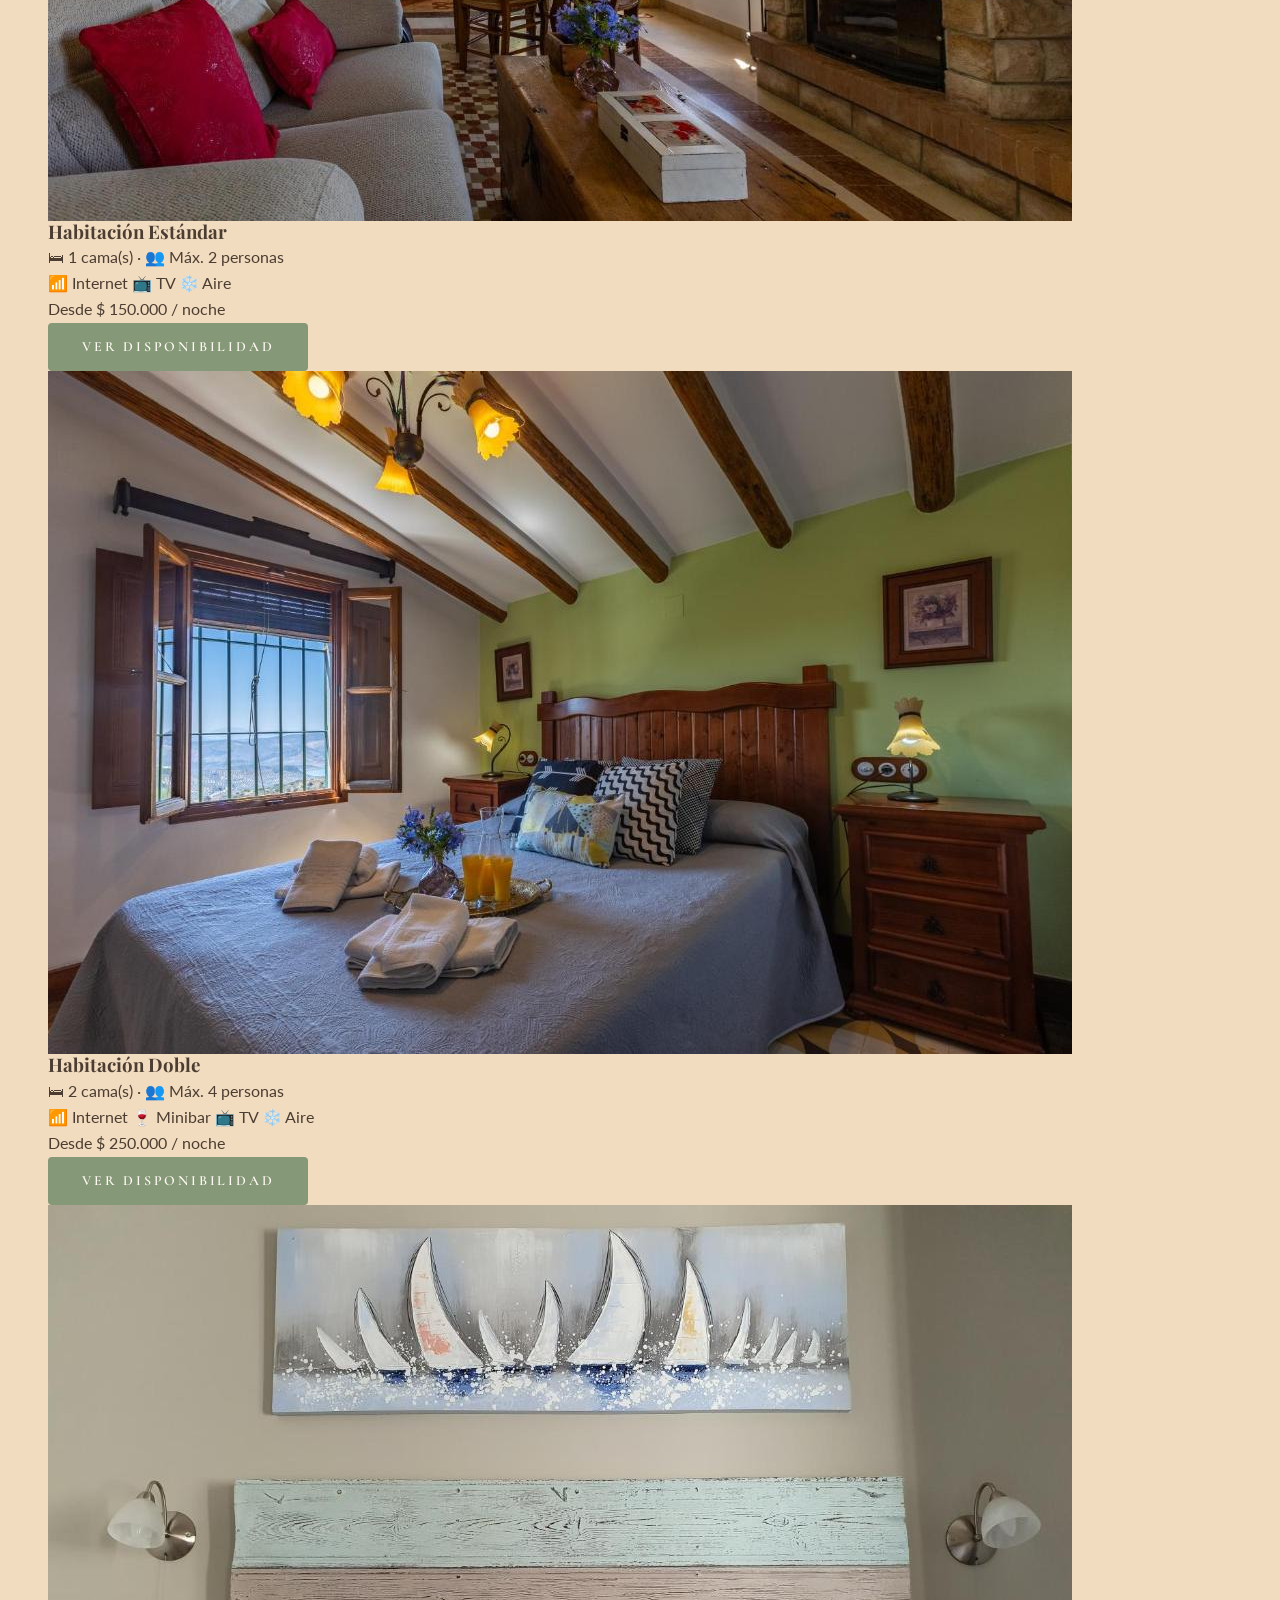
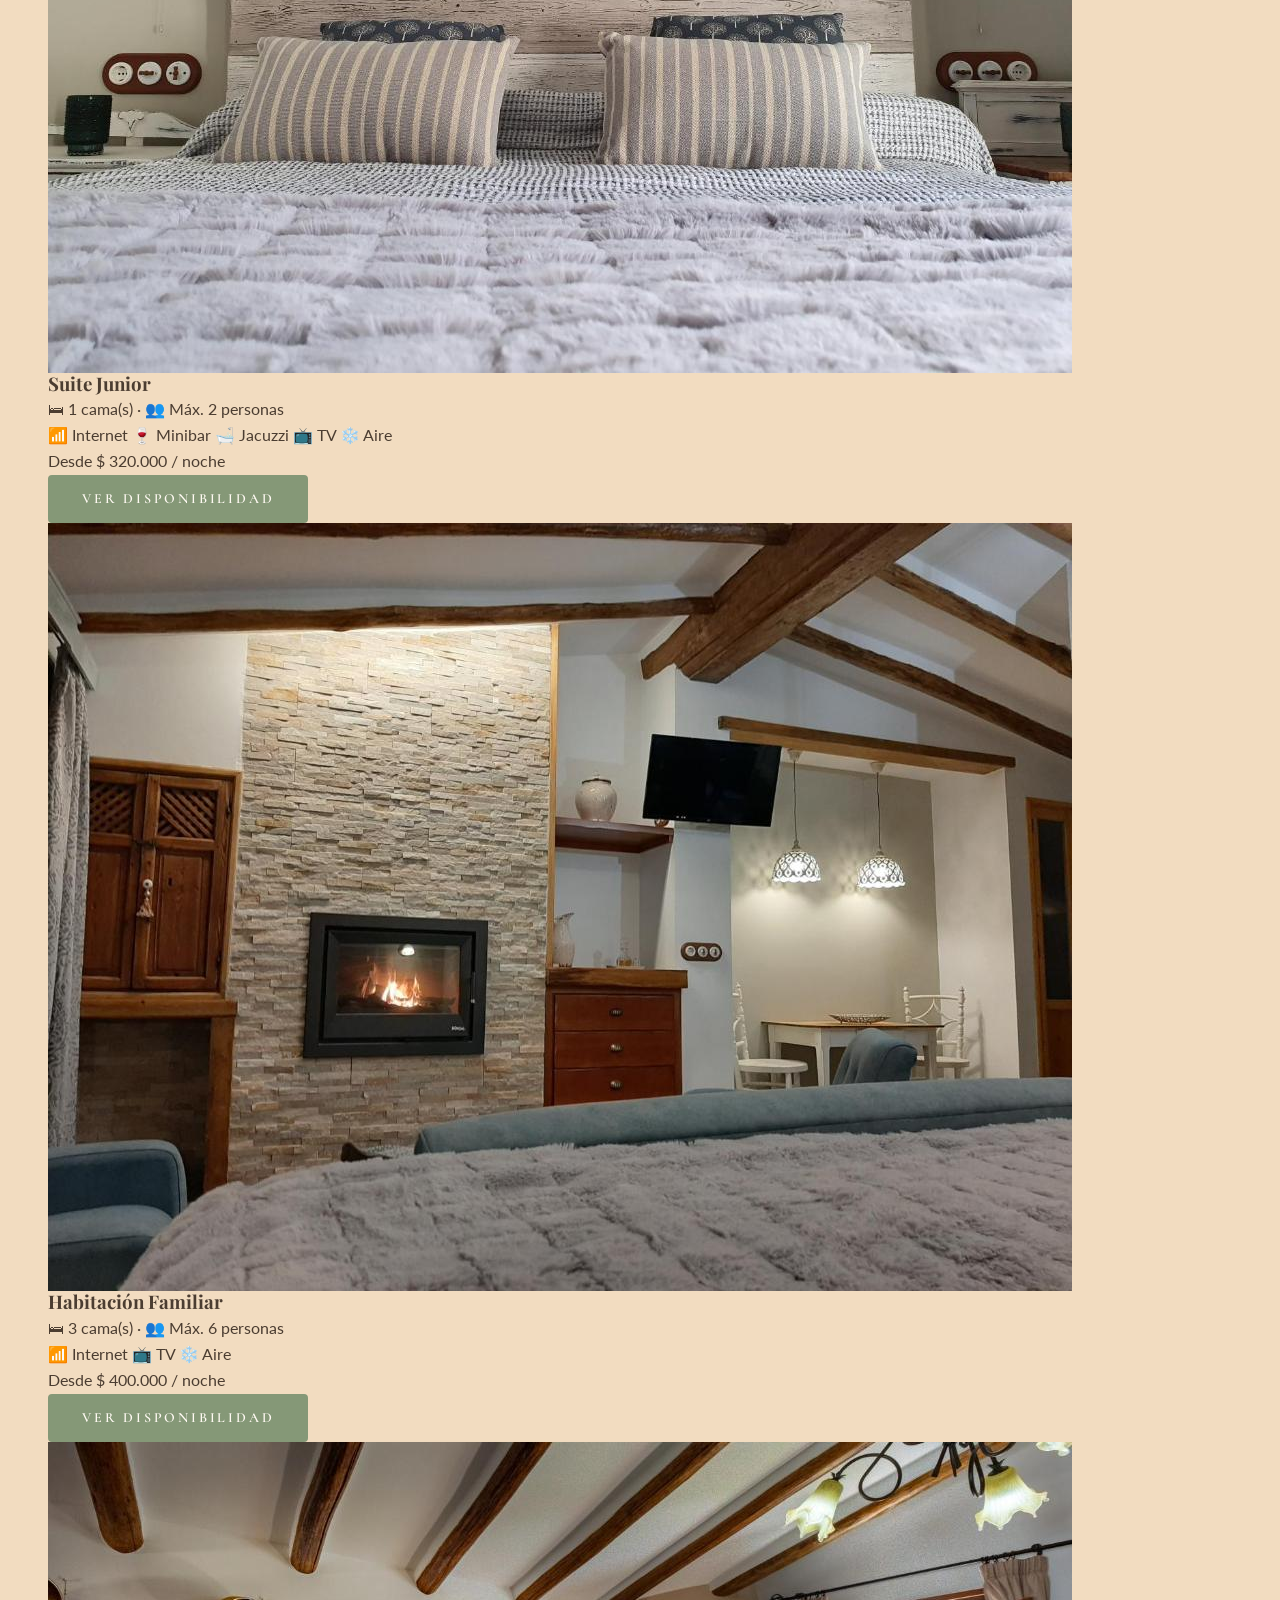
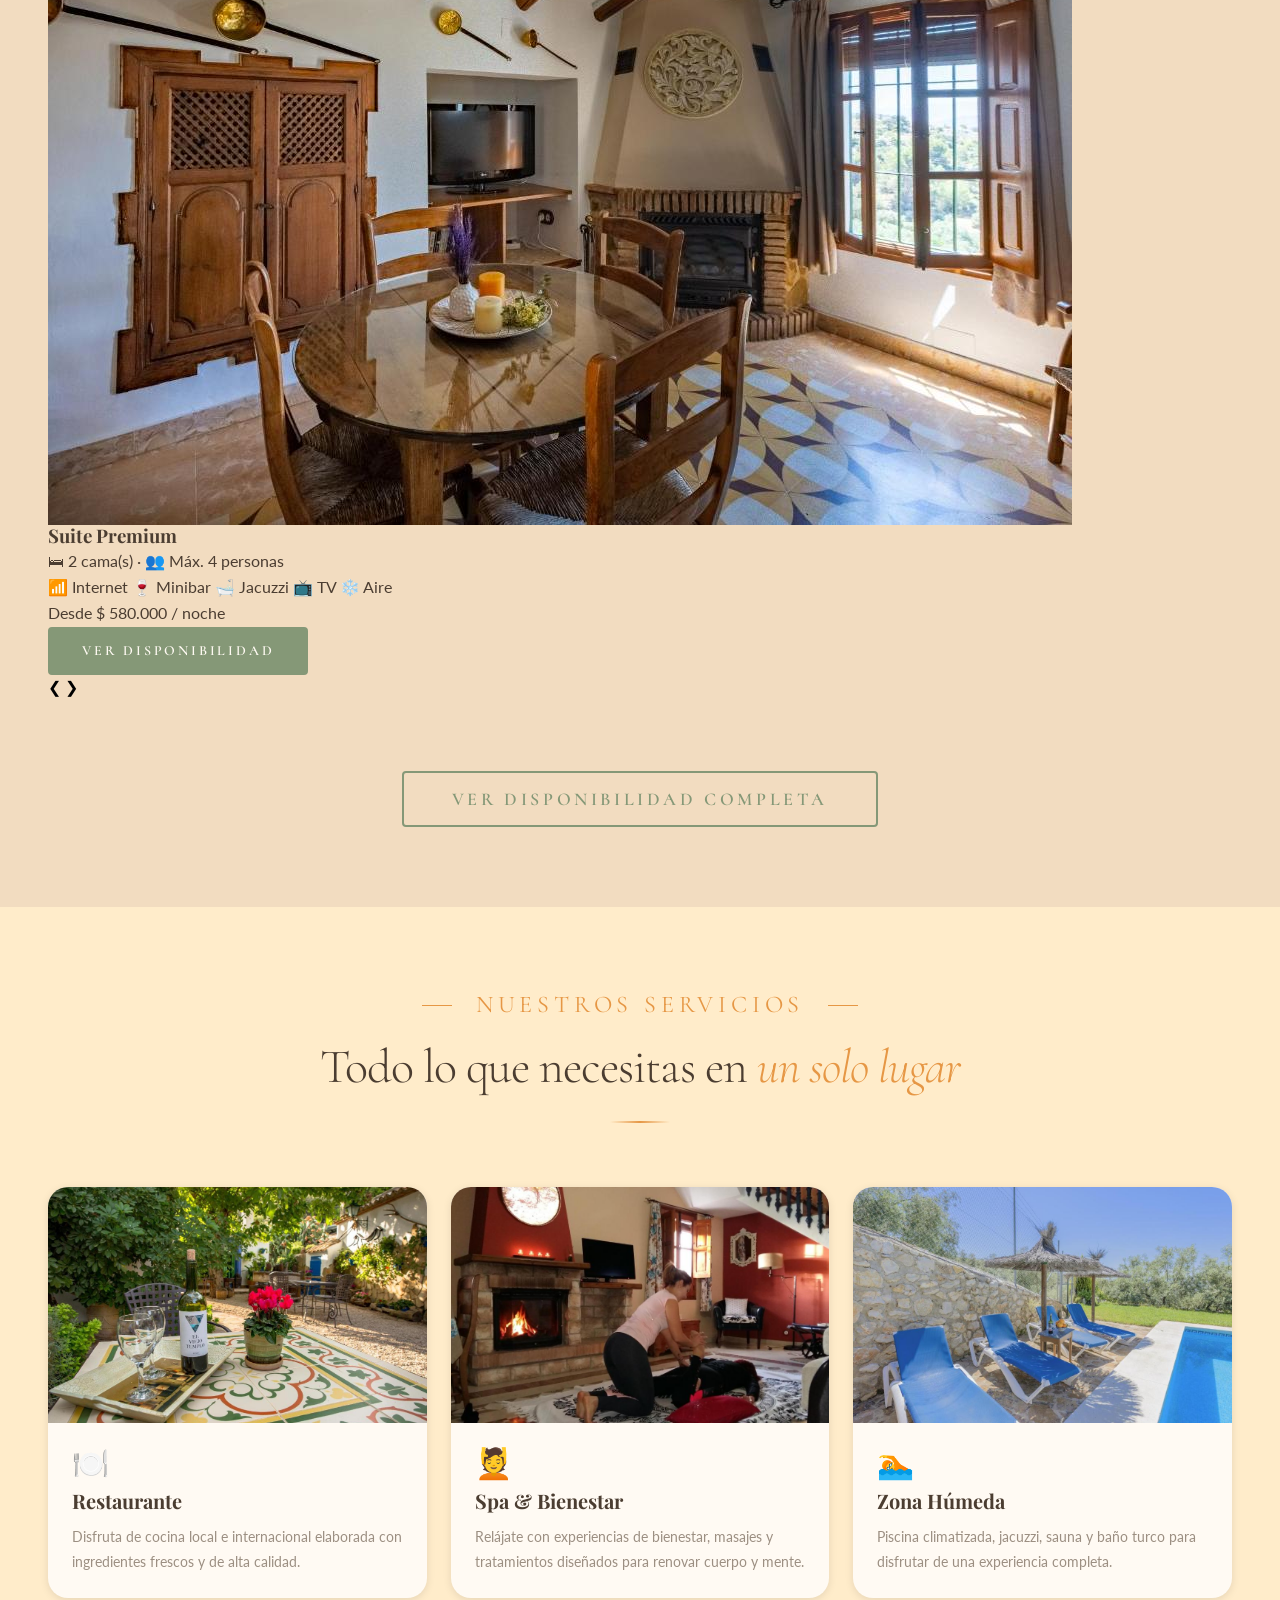
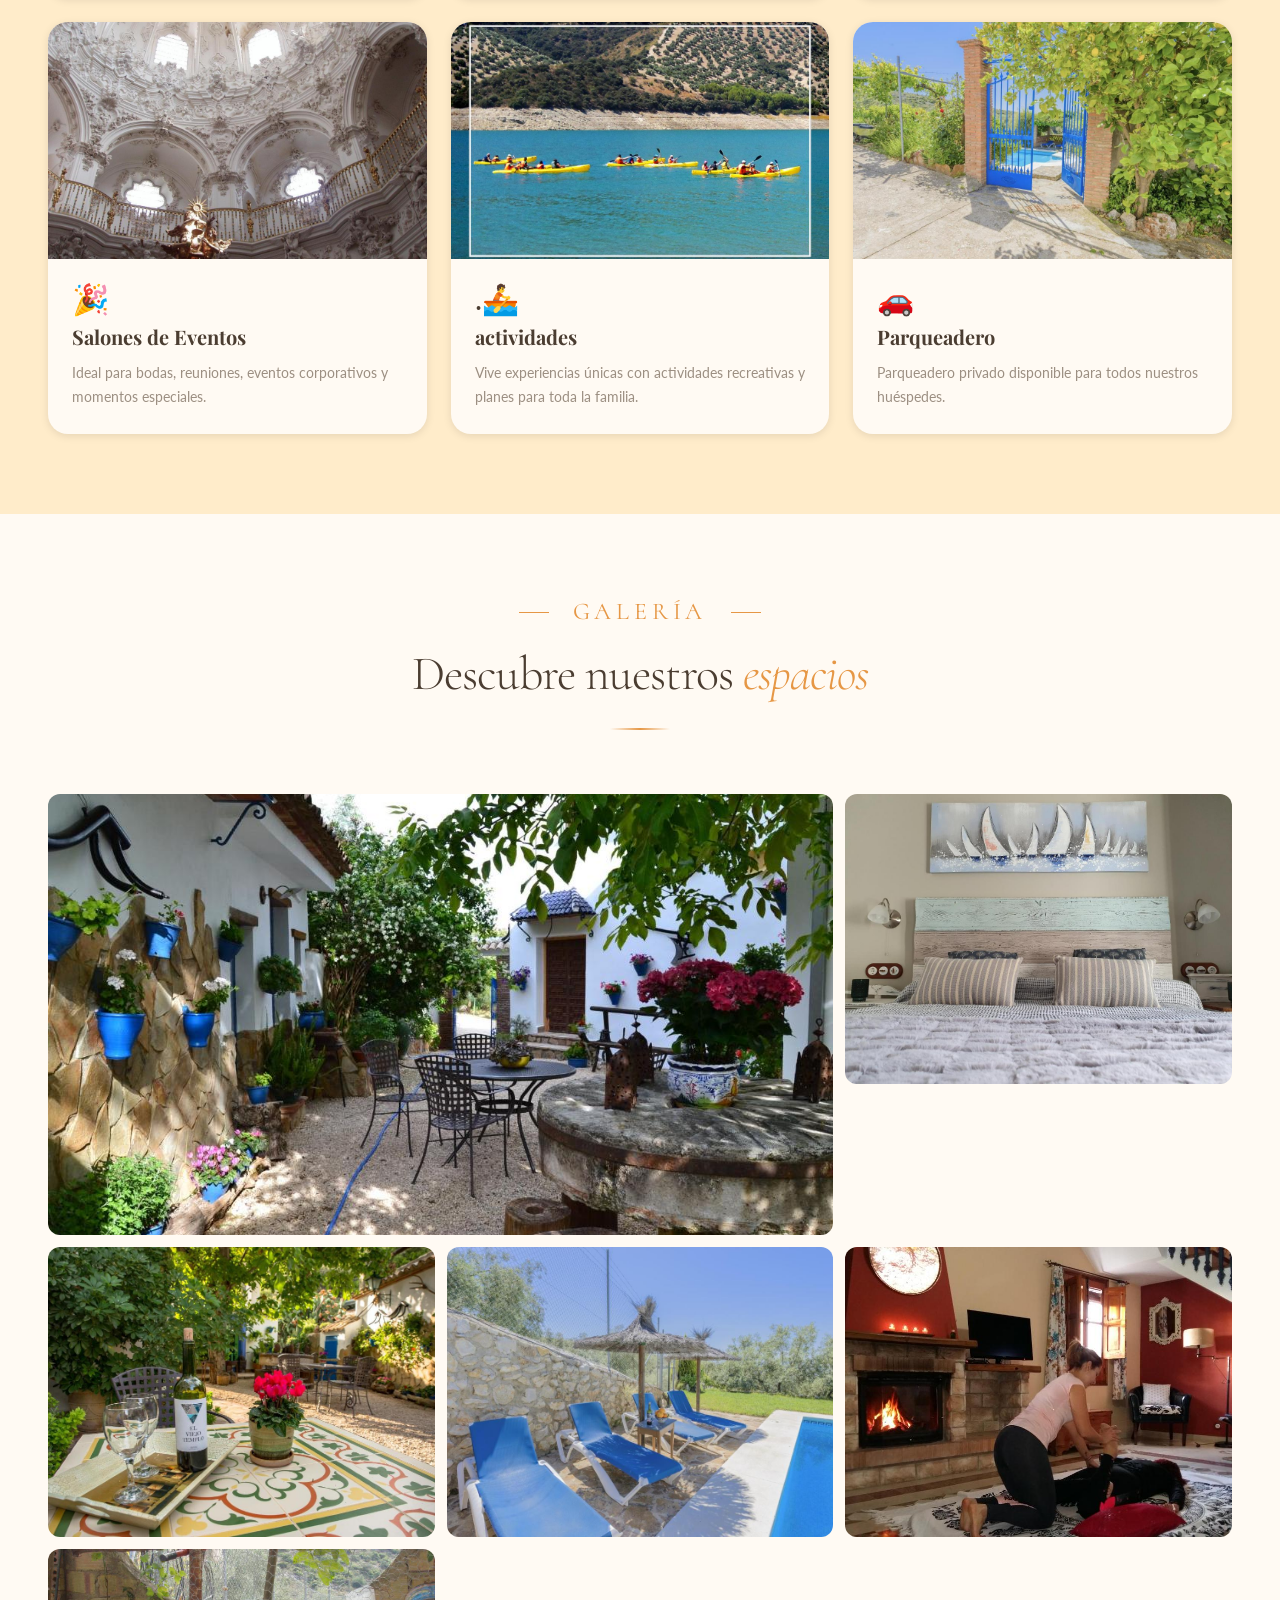
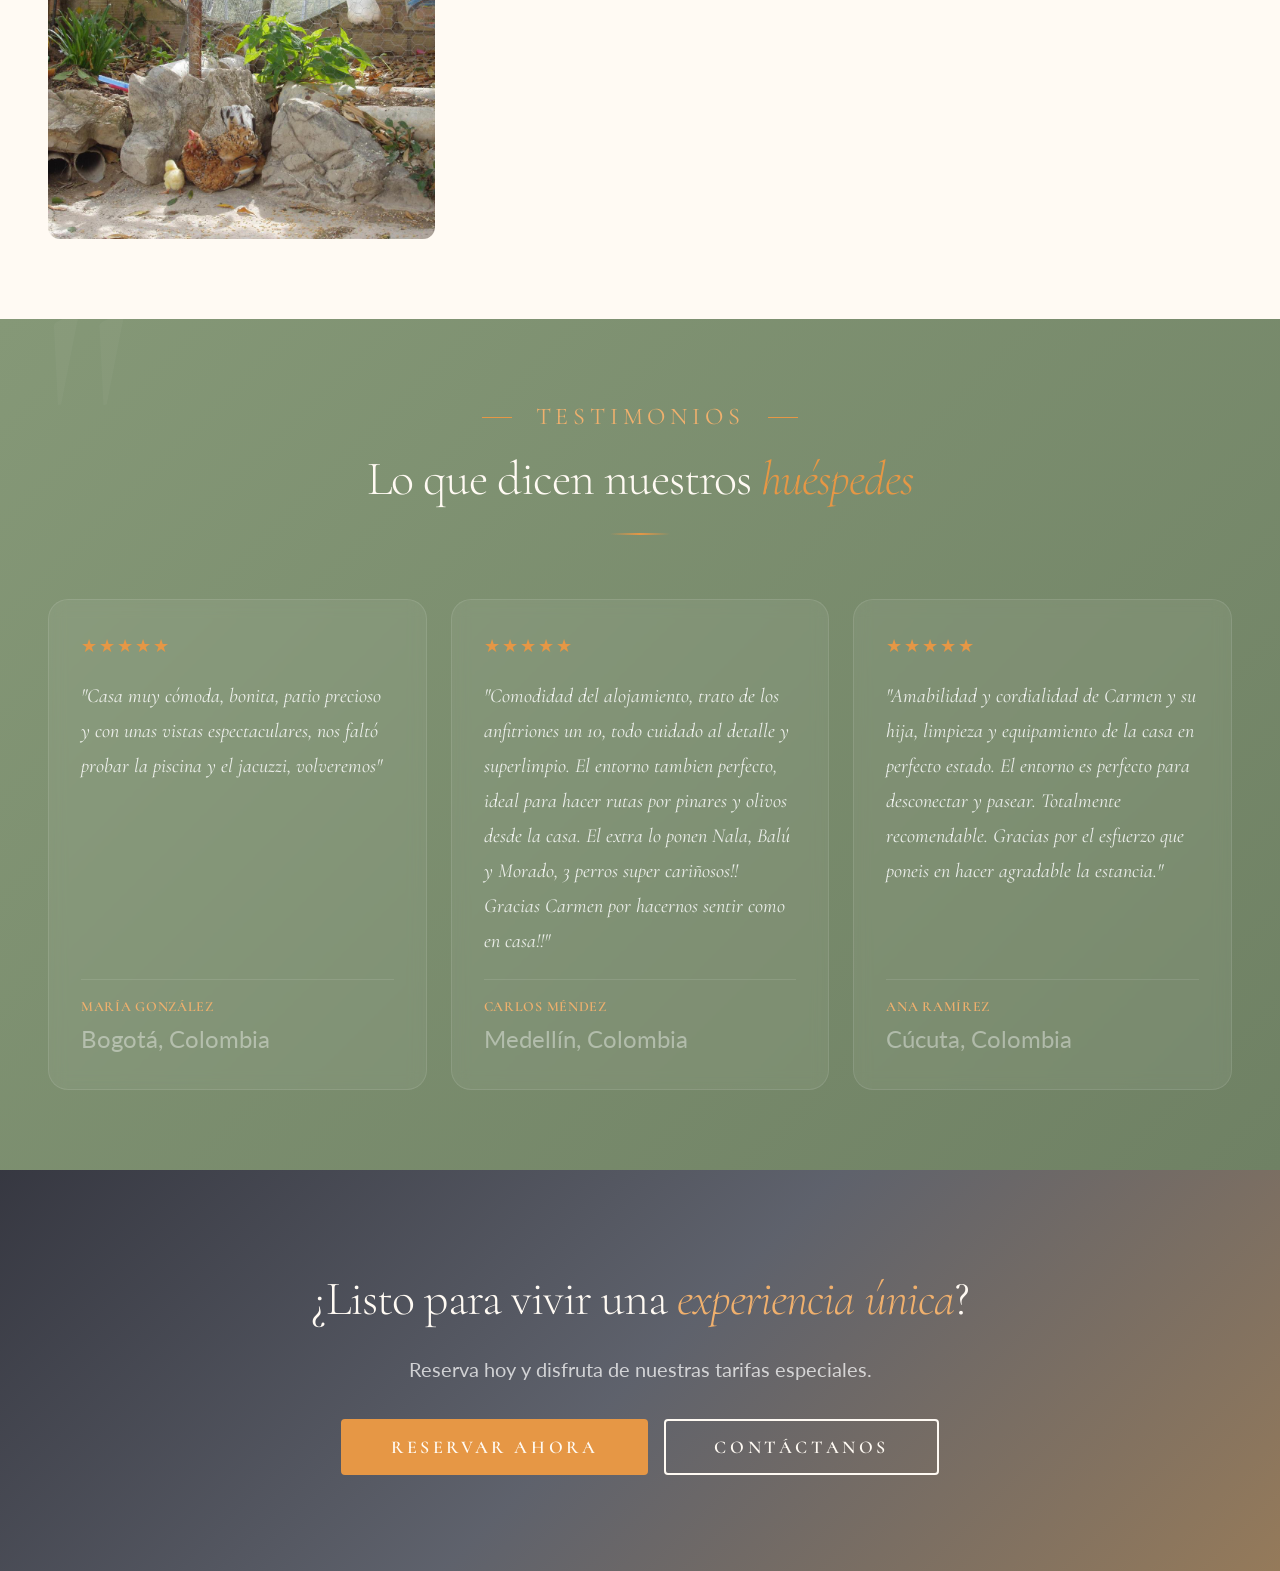
==== commit 8a94072c: "feat: :sparkles: Agregar scripts hacia carrusel" ====
--- a/index.html
+++ b/index.html
@@ -1,5 +1,5 @@
 <!DOCTYPE html>
-<html lang="en">
+<html lang="es">
 <head>
     <meta charset="UTF-8">
     <meta name="viewport" content="width=device-width, initial-scale=1.0">
@@ -440,6 +440,8 @@
   <script src="database/mockData.js"></script>
   <script src="js/services/localStorage.service.js"></script>
   <script src="js/services/auth.service.js"></script>
+  <script src="js/services/habitaciones.service.js"></script>
+  <script src="js/services/reservas.service.js"></script>
   <script src="js/utils/fechas.js"></script>
   <script src="js/utils/validaciones.js"></script>
   <script src="js/utils/formatearPrecio.js"></script>
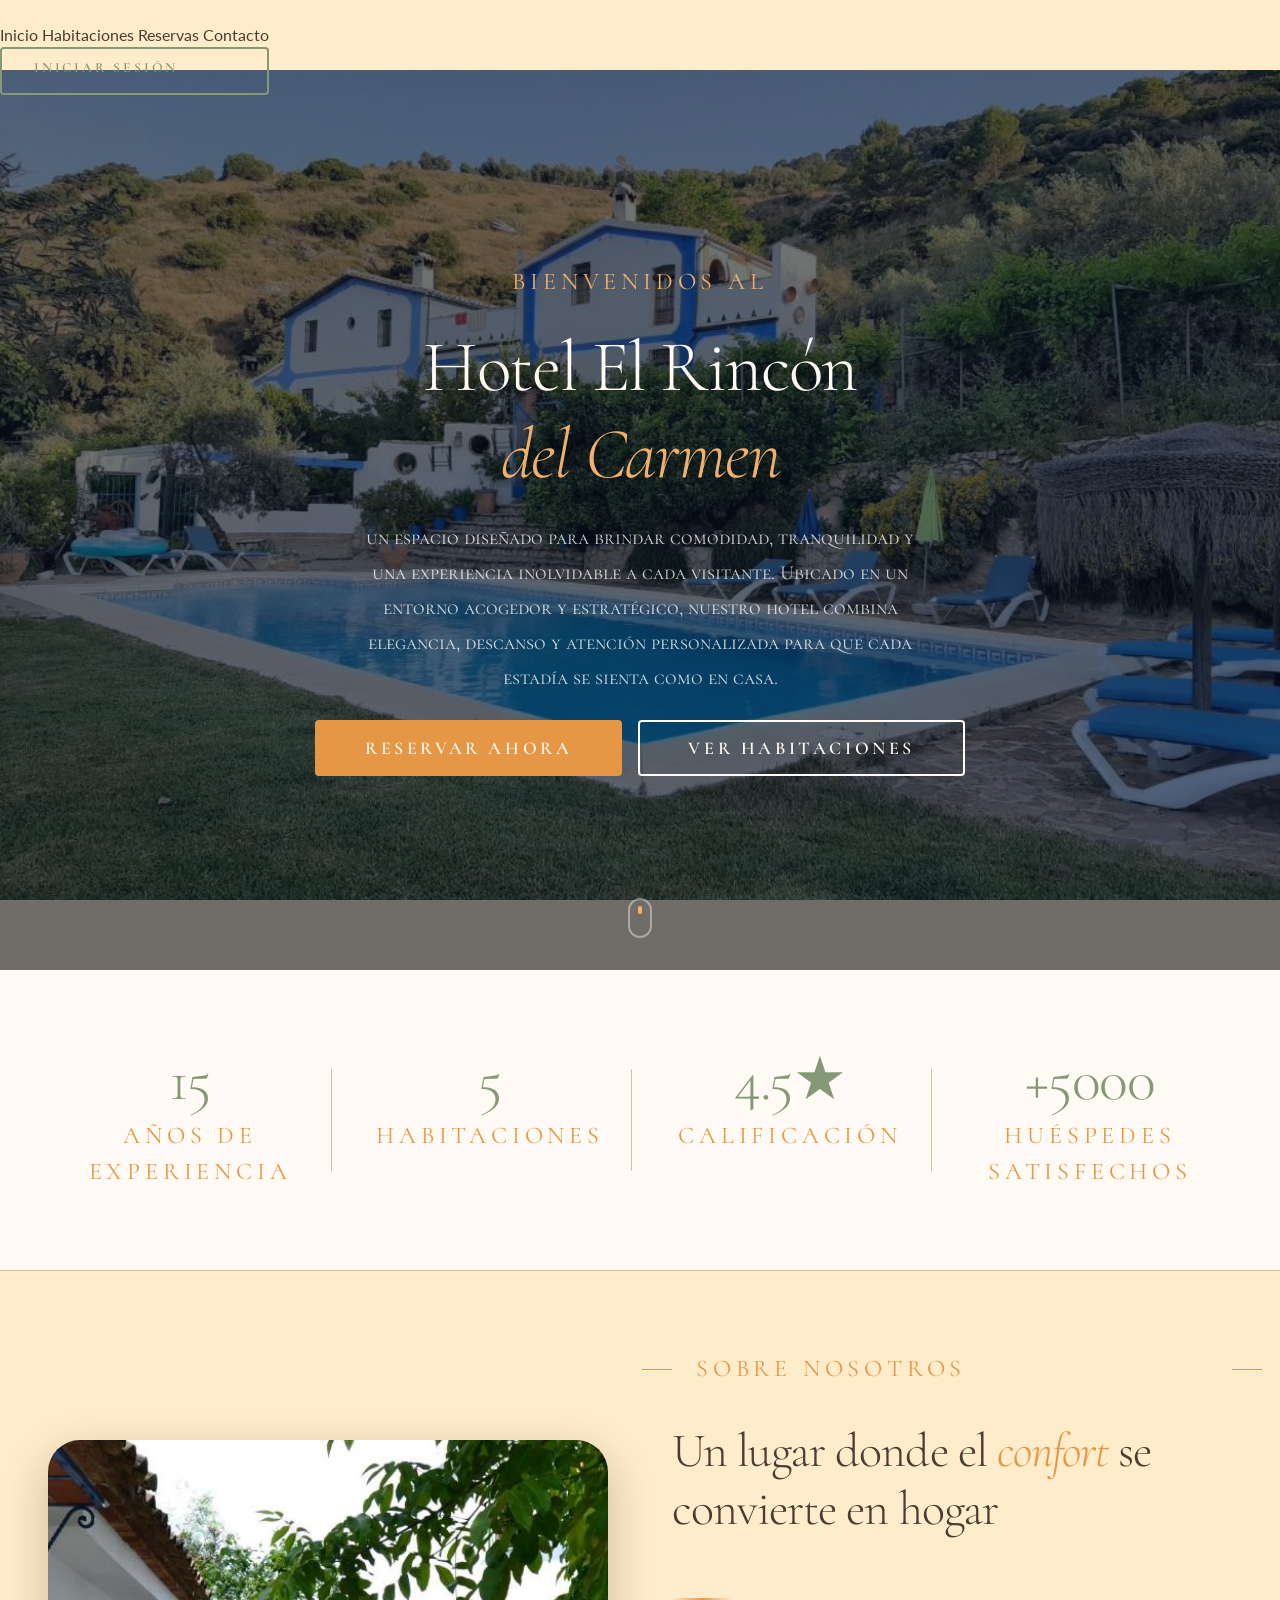
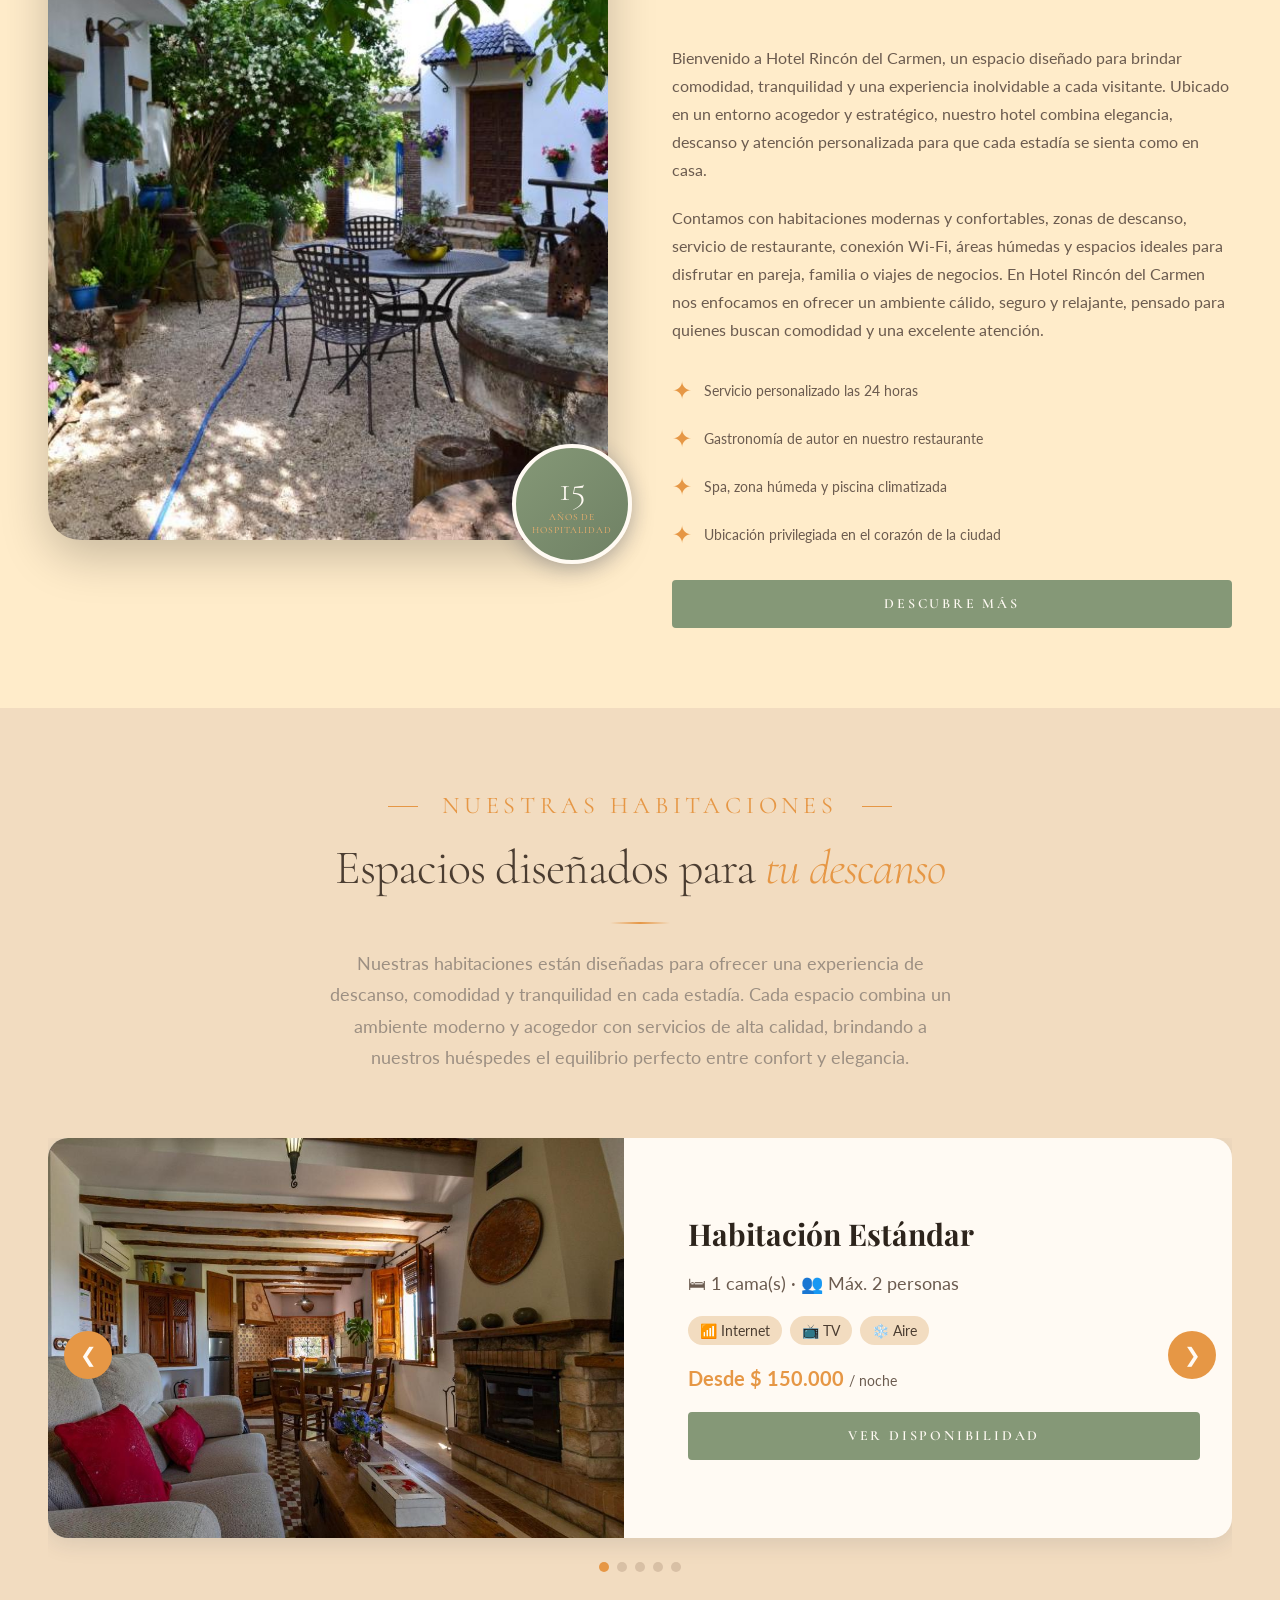
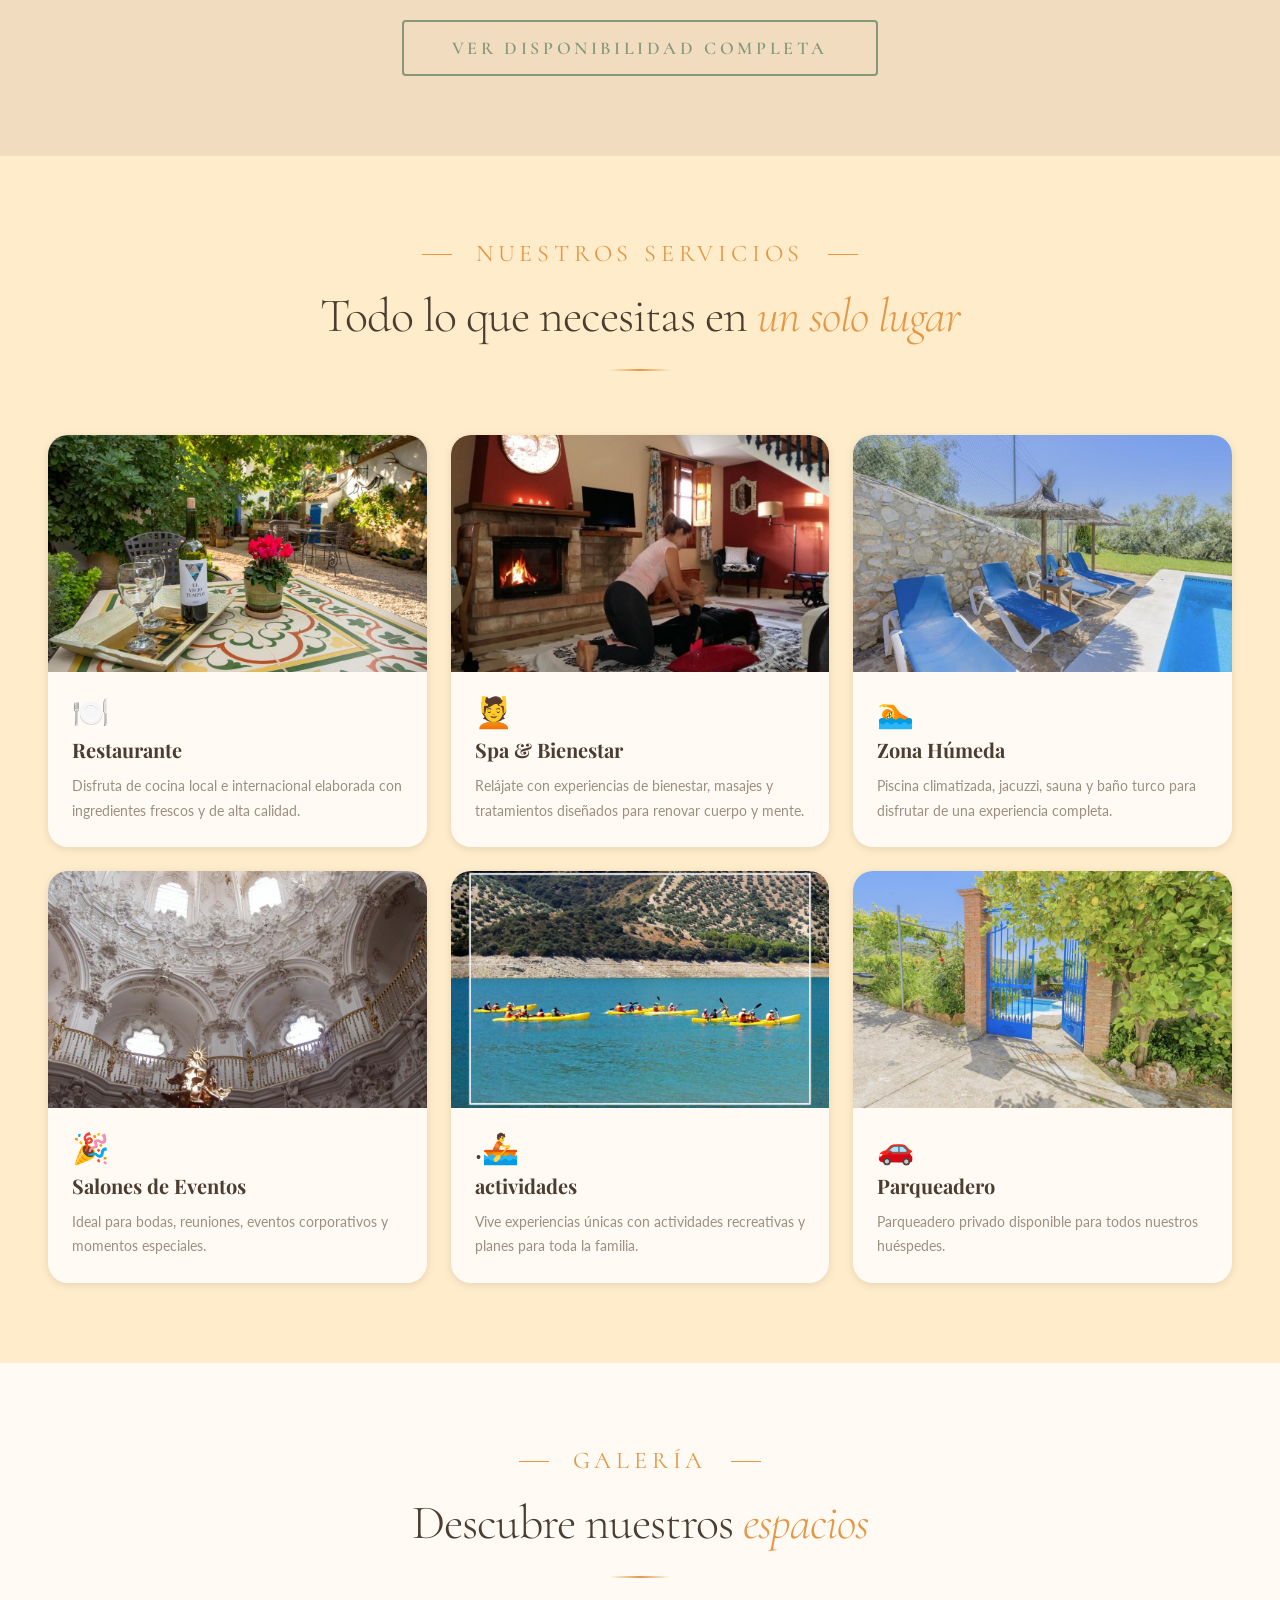
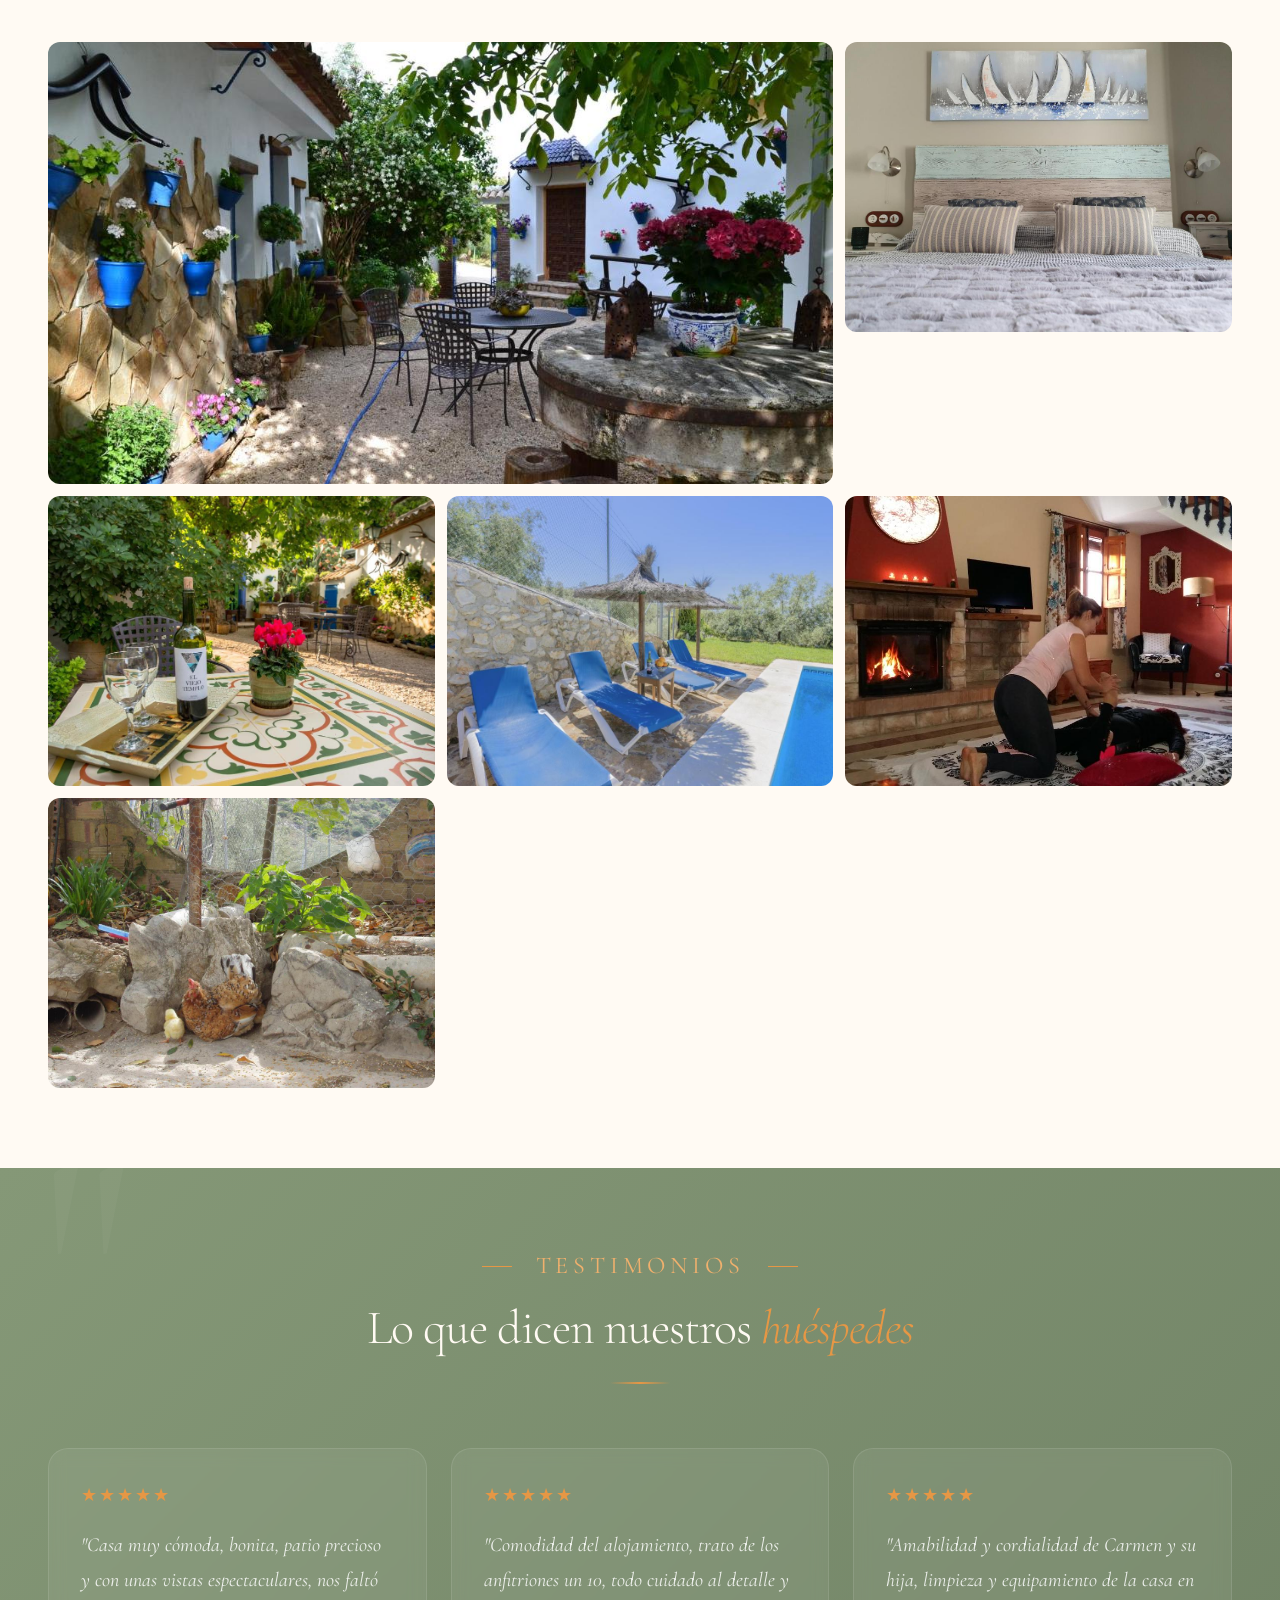
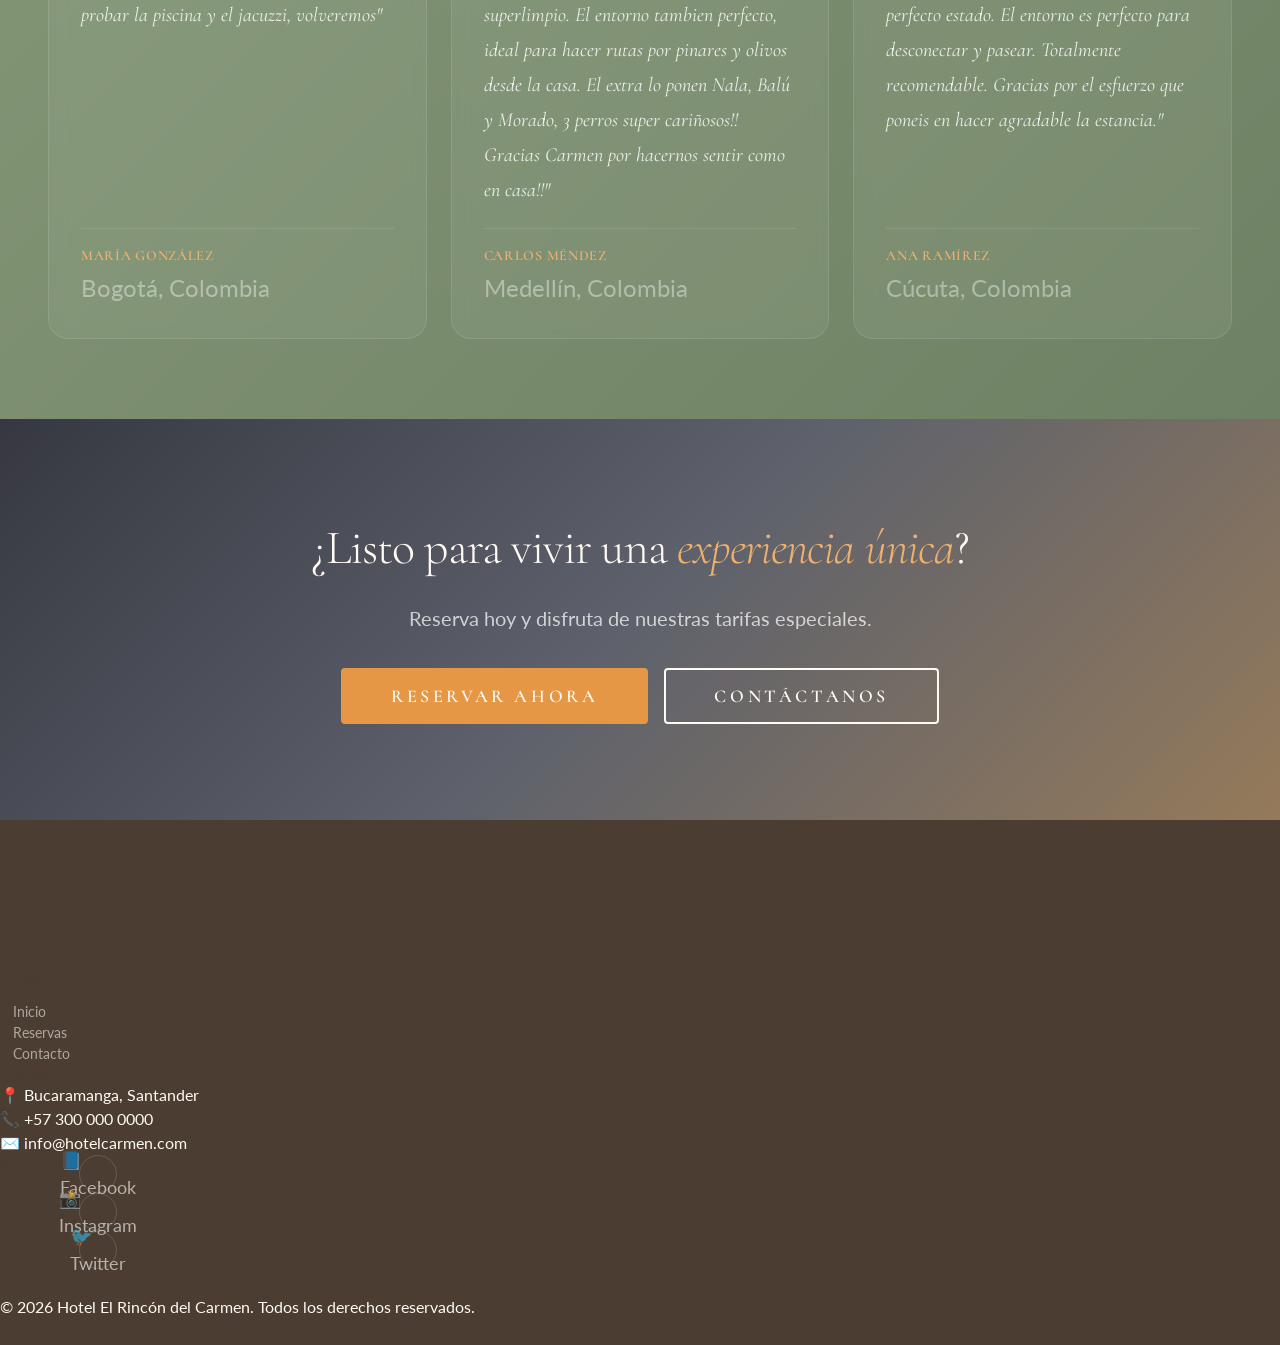
==== commit bf465a2a: "feat: :ambulance: Se linkeo en el index el css del carrusel" ====
--- a/index.html
+++ b/index.html
@@ -13,6 +13,7 @@
     <link rel="stylesheet" href="styles/components/footer.css" />
     <link rel="stylesheet" href="styles/components/card.css" />
     <link rel="stylesheet" href="styles/components/modal.css" />
+    <link rel="stylesheet" href="js/components/carrusel/carrusel.css" />
     
     <link href="https://fonts.googleapis.com/css2?family=Playfair+Display:ital,wght@0,700;1,400&display=swap" rel="stylesheet">
 </head>
--- a/js/components/carrusel/carrusel.css
+++ b/js/components/carrusel/carrusel.css
@@ -0,0 +1,150 @@
+.carrusel {
+    position: relative;
+    width: 100%;
+    overflow: hidden;
+}
+
+.carrusel__track {
+position: relative;
+width: 100%;
+}
+
+.carrusel__slide {
+    display: none;
+    width: 100%;
+}
+
+.carrusel__slide--active {
+    display: block;
+}
+
+.carrusel__card {
+    display: grid;
+    grid-template-columns: 1fr 1fr;
+    gap: var(--space-8);
+    background: var(--color-white);
+    border-radius: var(--radius-xl);
+    overflow: hidden;
+    box-shadow: var(--shadow-card);
+}
+
+.carrusel__image-wrapper {
+    width: 100%;
+    height: 400px;
+    overflow: hidden;
+}
+
+.carrusel__image {
+    width: 100%;
+    height: 100%;
+    object-fit: cover;
+    transition: transform var(--transition-slow);
+}
+
+.carrusel__card:hover .carrusel__image {
+    transform: scale(1.05);
+}
+
+.carrusel__content {
+    padding: var(--space-8);
+    display: flex;
+    flex-direction: column;
+    justify-content: center;
+    gap: var(--space-4);
+}
+
+.carrusel__title {
+    font-family: var(--font-heading);
+    font-size: var(--fs-2xl);
+    color: var(--color-black);
+}
+
+.carrusel__info {
+    font-size: var(--fs-md);
+    color: var(--color-dark-mid);
+}
+
+.carrusel__servicios {
+    display: flex;
+    flex-wrap: wrap;
+    gap: var(--space-2);
+}
+
+.servicio-tag {
+    background: var(--color-beige-mid);
+    color: var(--color-dark);
+    padding: var(--space-1) var(--space-3);
+    border-radius: var(--radius-full);
+    font-size: var(--fs-sm);
+}
+
+.carrusel__precio {
+    font-size: var(--fs-lg);
+    color: var(--color-brown-gold);
+    font-weight: var(--fw-bold);
+}
+
+.carrusel__precio span {
+    font-size: var(--fs-sm);
+    color: var(--color-dark-mid);
+    font-weight: var(--fw-regular);
+}
+
+.carrusel__btn {
+    position: absolute;
+    top: 50%;
+    transform: translateY(-50%);
+    background: var(--color-brown-gold);
+    color: var(--color-white);
+    border: none;
+    border-radius: var(--radius-full);
+    width: 48px;
+    height: 48px;
+    font-size: var(--fs-lg);
+    cursor: pointer;
+    z-index: var(--z-raised);
+    transition: background var(--transition-base);
+}
+
+.carrusel__btn:hover {
+    background: var(--color-brown-mid);
+}
+
+.carrusel__btn--prev {
+    left: var(--space-4);
+}
+
+.carrusel__btn--next {
+    right: var(--space-4);
+}
+
+.carrusel__dots {
+    display: flex;
+    justify-content: center;
+    gap: var(--space-2);
+    margin-top: var(--space-6);
+}
+
+.carrusel__dot {
+    width: 10px;
+    height: 10px;
+    border-radius: var(--radius-full);
+    background: var(--color-beige-dark);
+    border: none;
+    cursor: pointer;
+    transition: background var(--transition-base);
+}
+
+.carrusel__dot--active {
+    background: var(--color-brown-gold);
+}
+
+@media (max-width: 768px) {
+    .carrusel__card {
+    grid-template-columns: 1fr;
+}
+
+.carrusel__image-wrapper {
+    height: 250px;
+}
+}
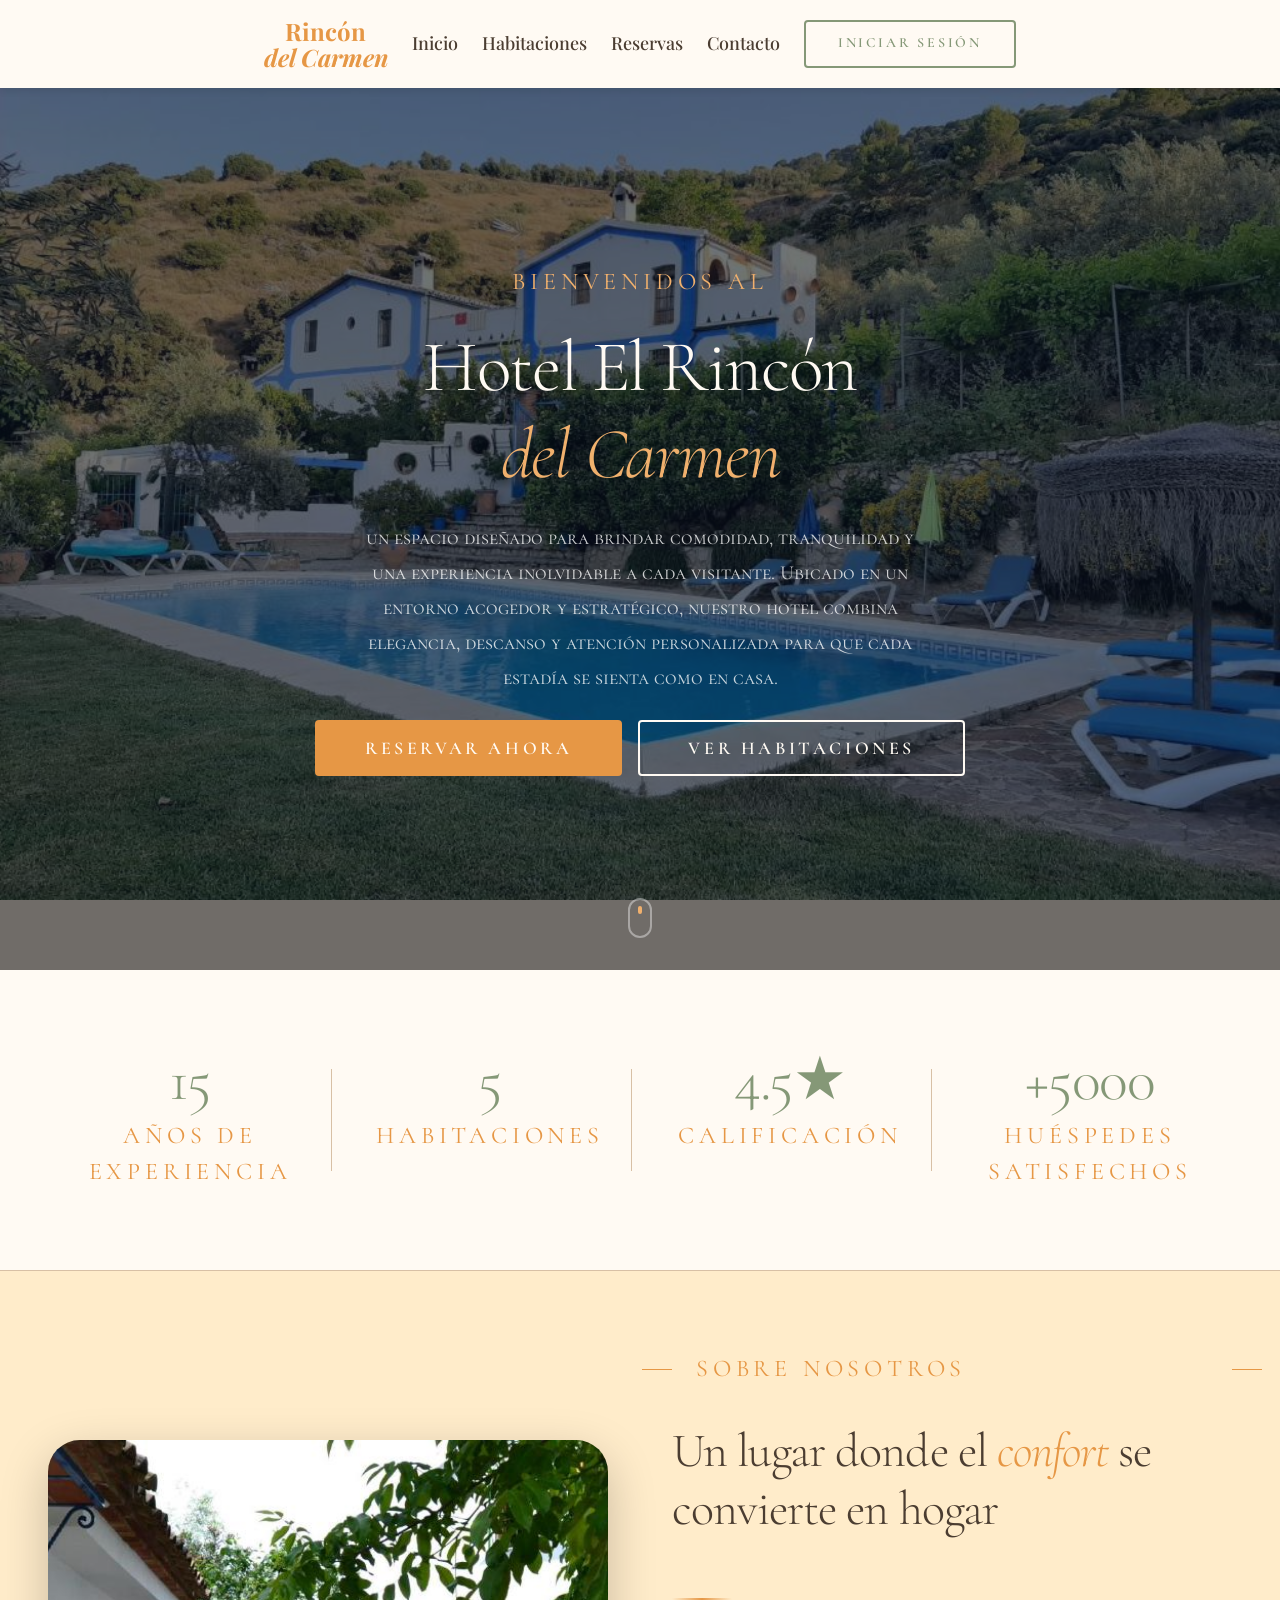
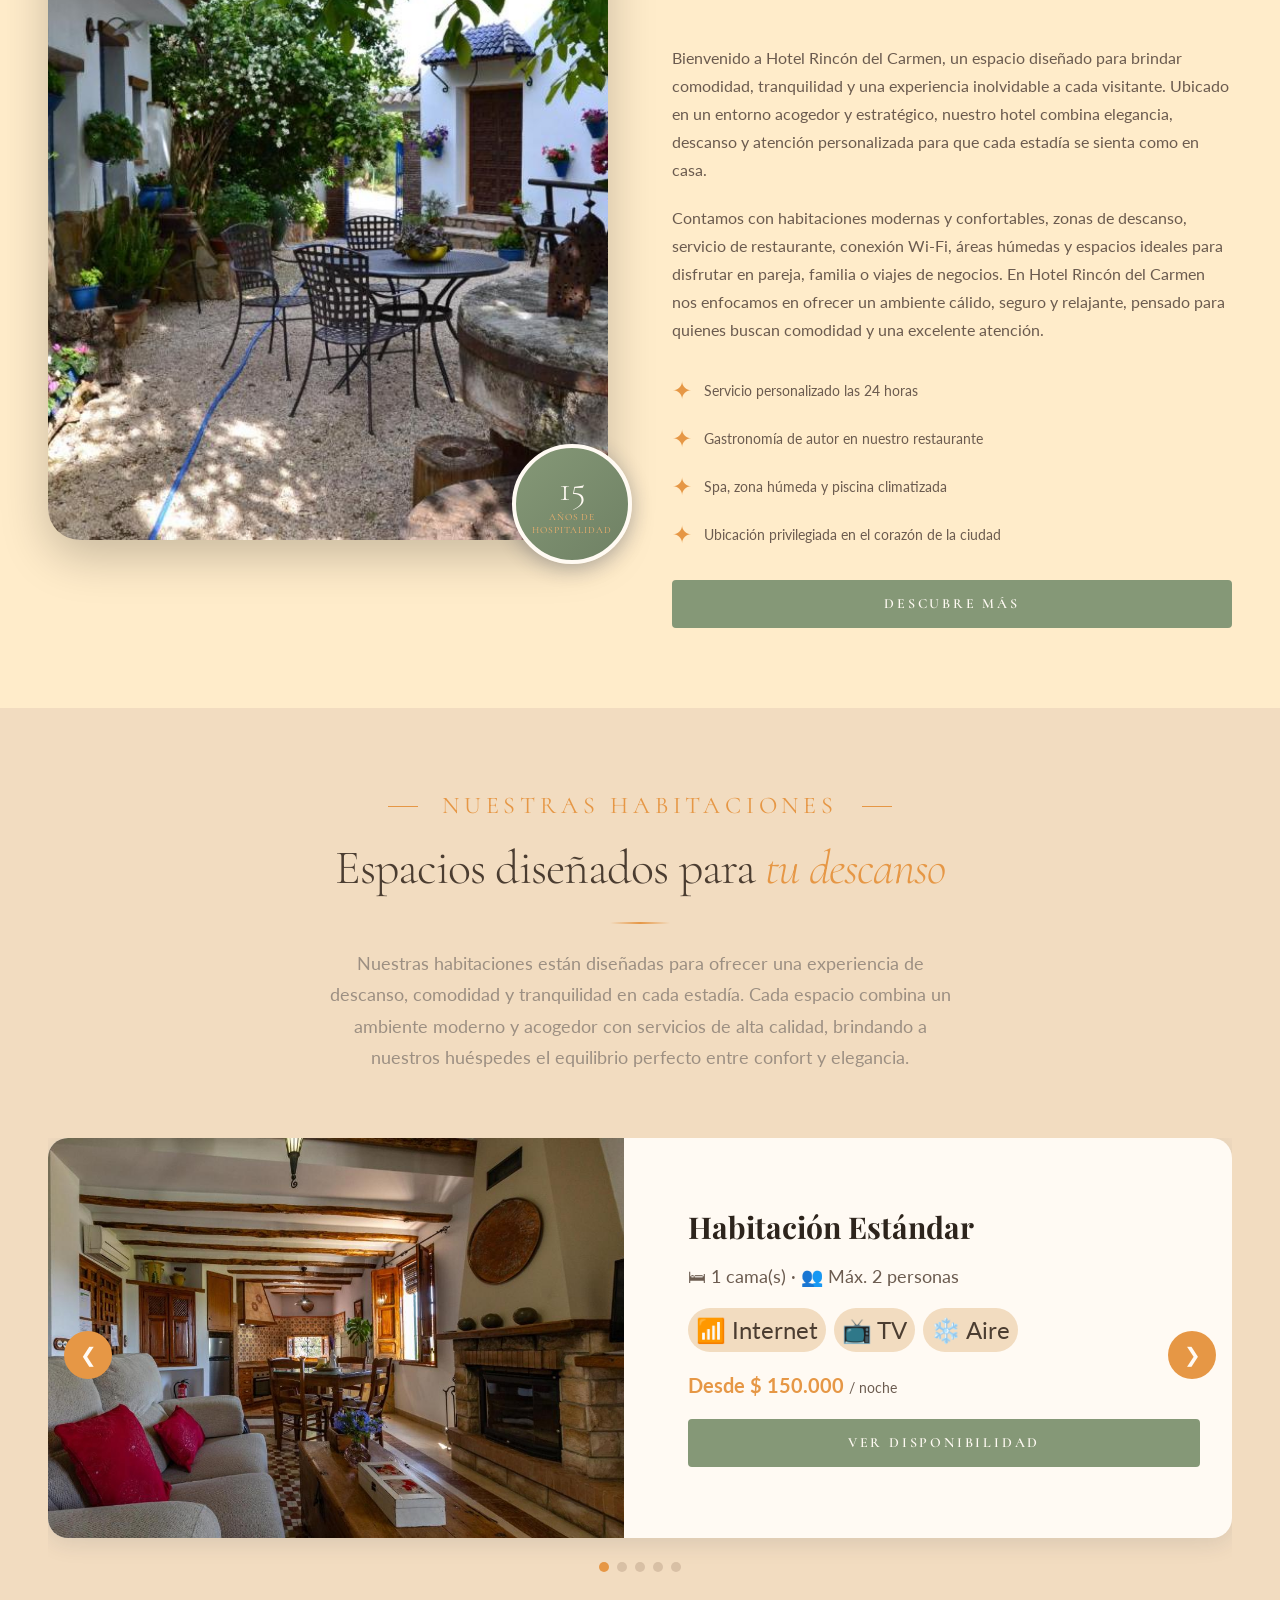
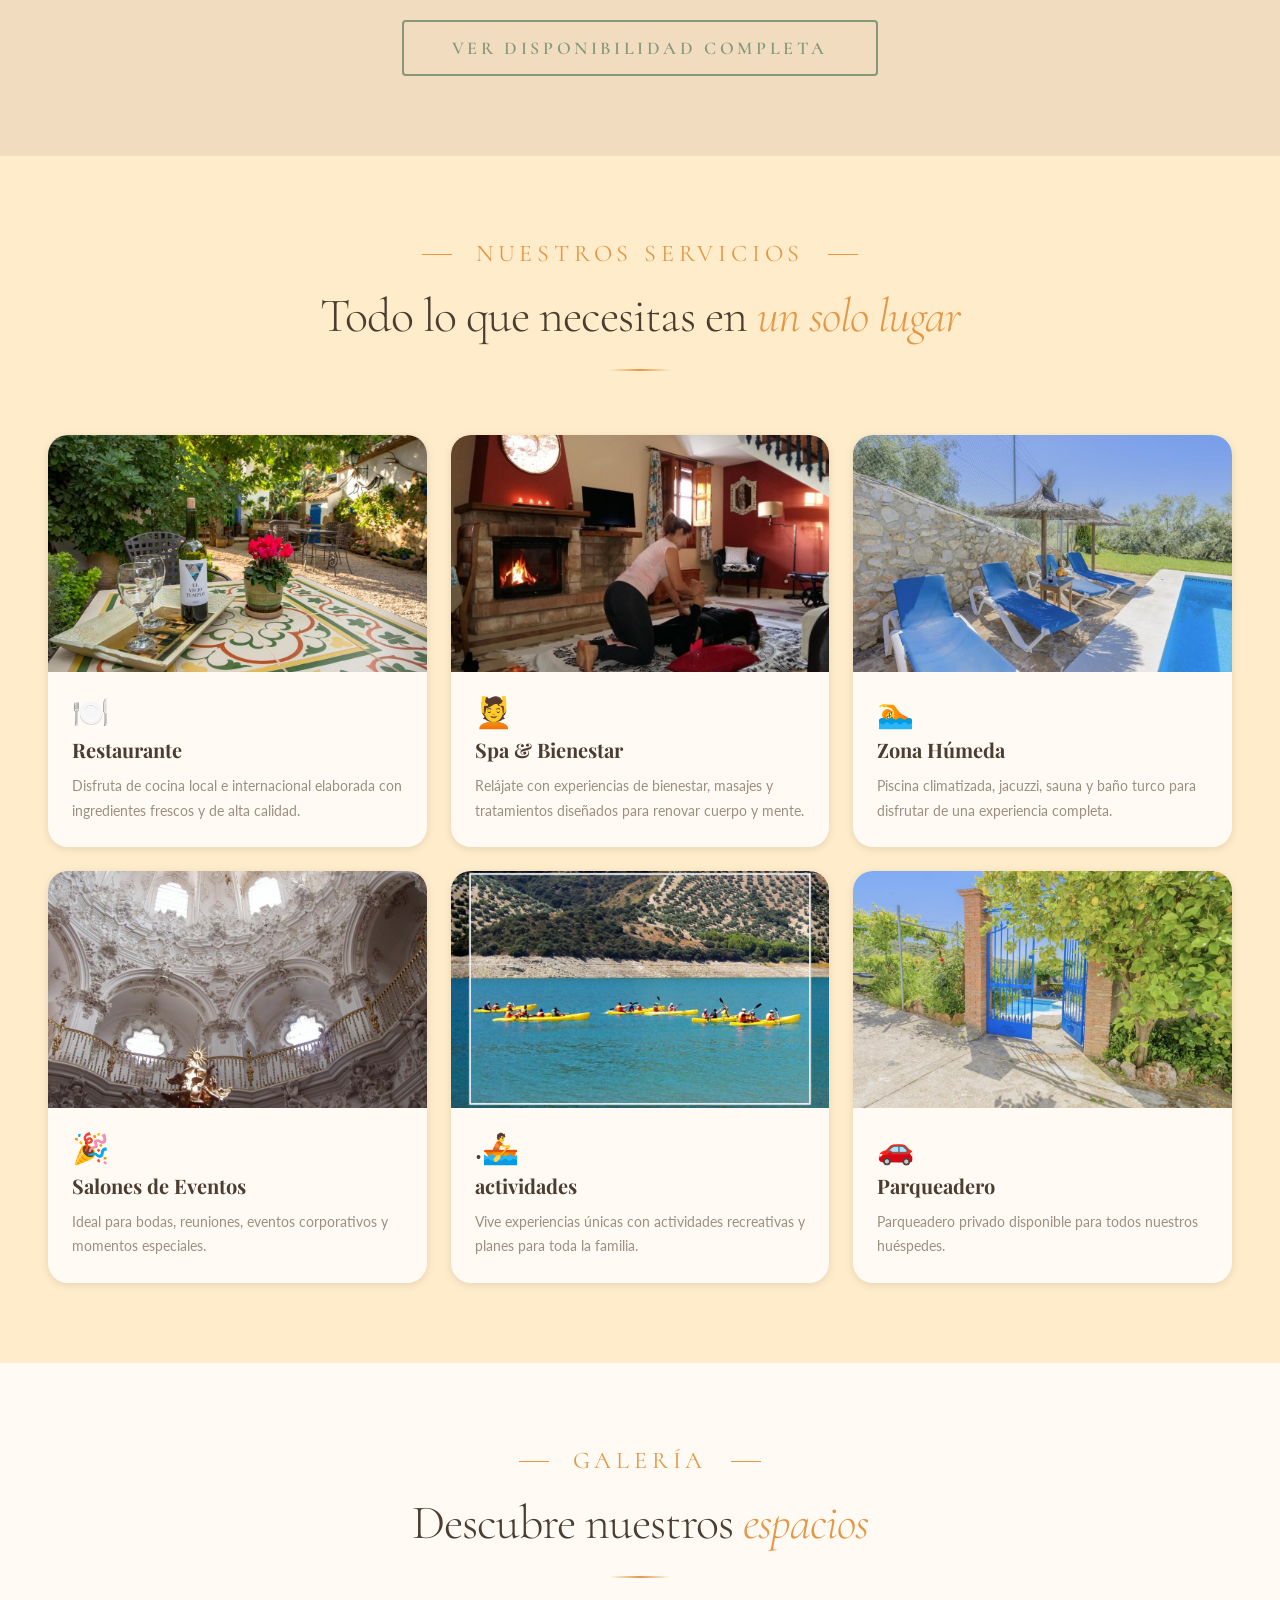
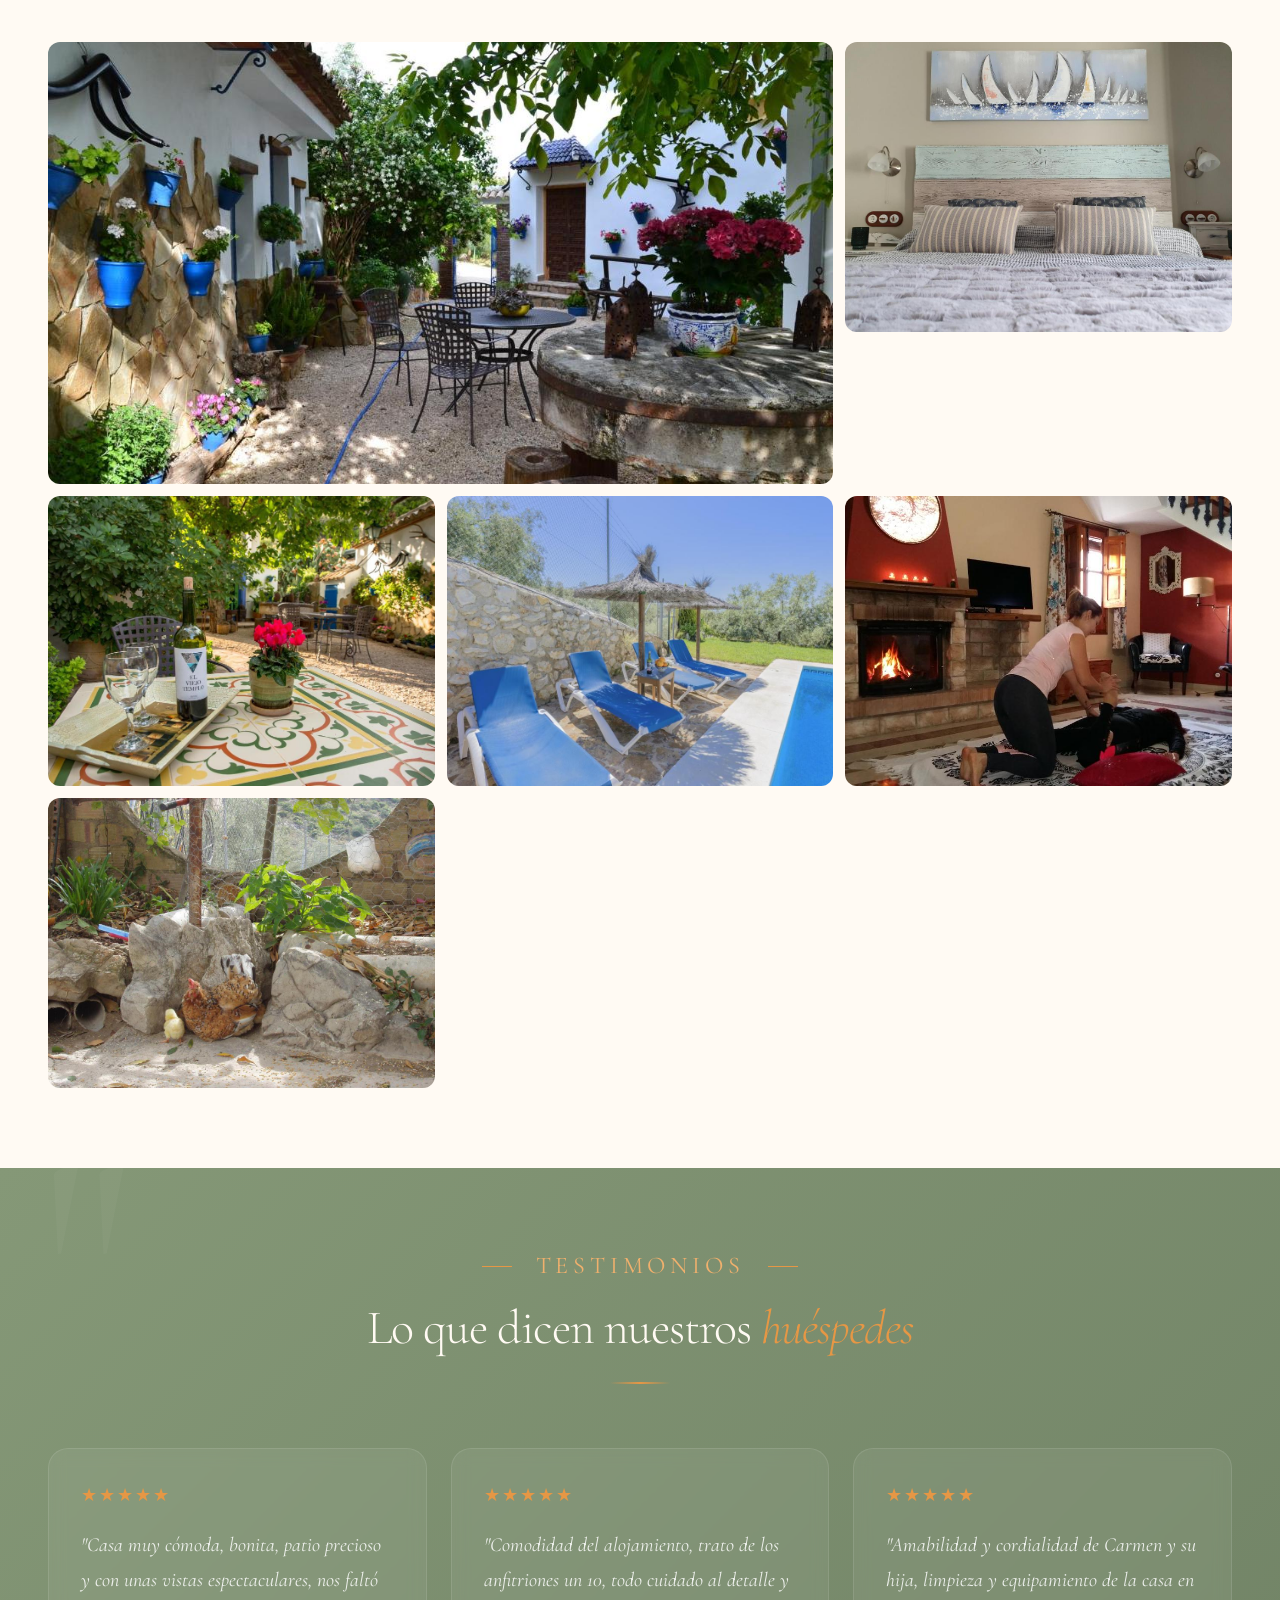
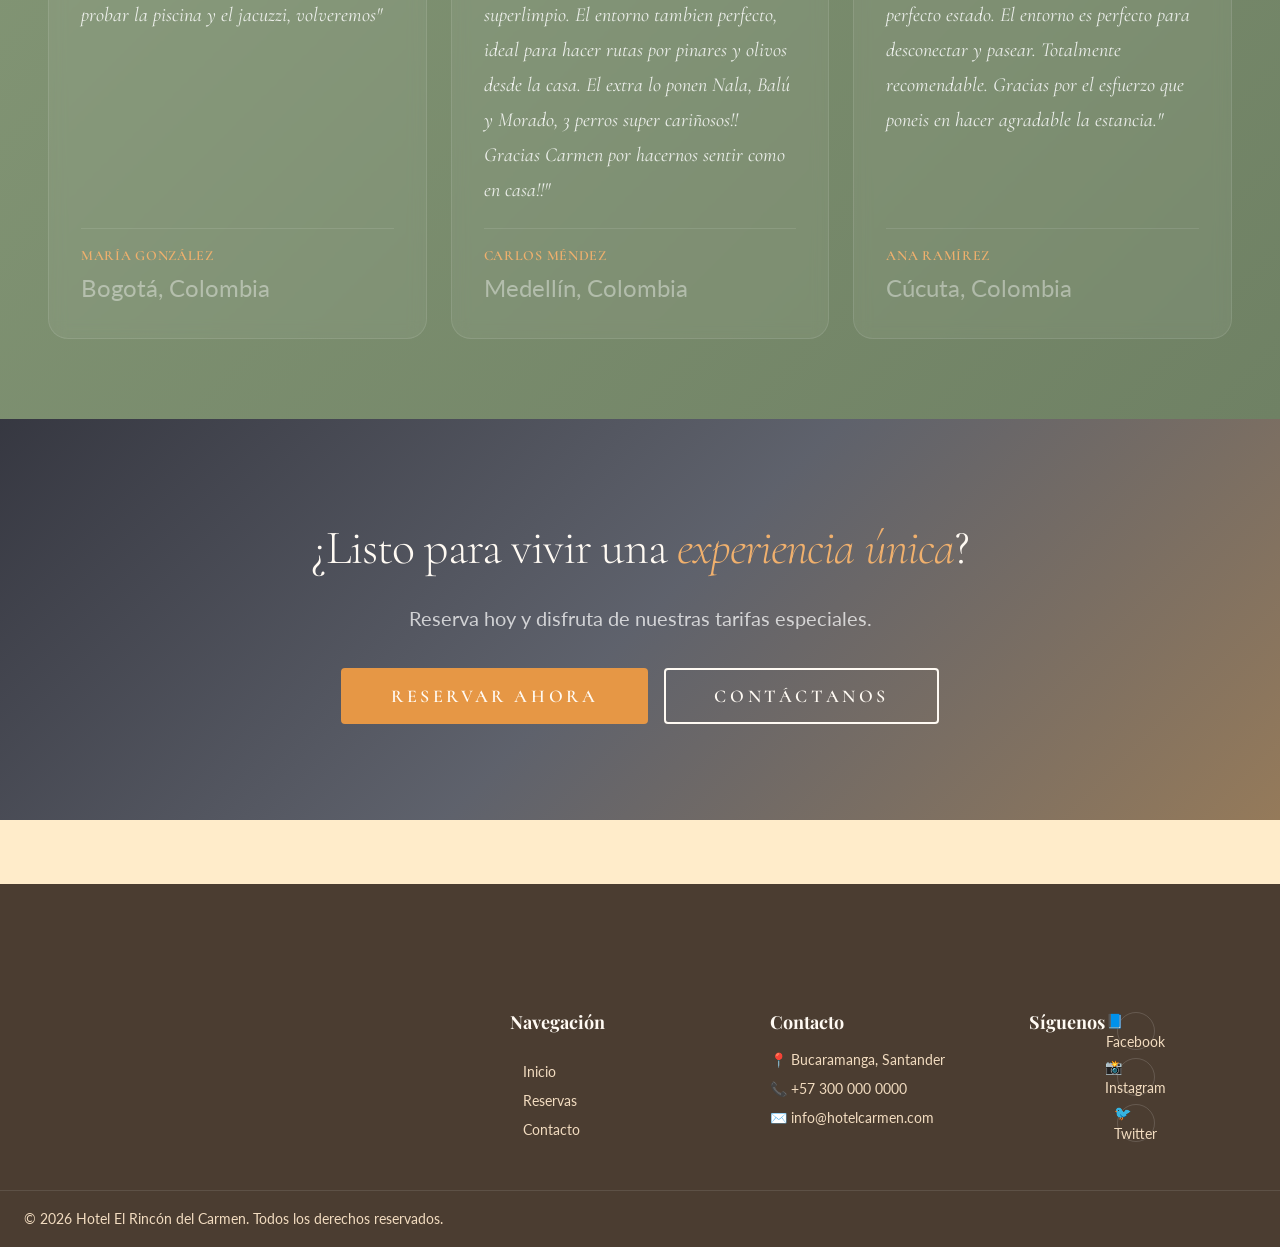
==== commit f8a463f6: "feat: :white_check_mark: Se linkearon correctamente los archivos css que faltaban en los archivos" ====
--- a/index.html
+++ b/index.html
@@ -13,8 +13,14 @@
     <link rel="stylesheet" href="styles/components/footer.css" />
     <link rel="stylesheet" href="styles/components/card.css" />
     <link rel="stylesheet" href="styles/components/modal.css" />
+
     <link rel="stylesheet" href="js/components/carrusel/carrusel.css" />
-    
+    <link rel="stylesheet" href="js/components/footer/footer.css">
+    <link rel="stylesheet" href="js/components/navbar/navbar.css">
+    <link rel="stylesheet" href="js/components/modal/modal.css">
+    <link rel="stylesheet" href="js/components/room-card/room-card.css">
+    <link rel="stylesheet" href="js/components/reserva-form/reserva-form.css">
+
     <link href="https://fonts.googleapis.com/css2?family=Playfair+Display:ital,wght@0,700;1,400&display=swap" rel="stylesheet">
 </head>
 <body class="page-wrapper">
--- a/js/components/footer/footer.css
+++ b/js/components/footer/footer.css
@@ -0,0 +1,87 @@
+.footer {
+    background: var(--color-dark);
+    color: var(--color-white);
+    margin-top: var(--space-16);
+}
+
+.footer__container {
+    max-width: var(--container-xl);
+    margin: 0 auto;
+    padding: var(--space-12) var(--space-6);
+    display: grid;
+    grid-template-columns: 2fr 1fr 1fr 1fr;
+    gap: var(--space-8);
+}
+
+.footer__logo {
+    font-family: var(--font-heading);
+    font-size: var(--fs-xl);
+    color: var(--color-brown-gold);
+    margin-bottom: var(--space-4);
+}
+
+.footer__desc {
+    font-size: var(--fs-sm);
+    color: var(--color-beige-mid);
+    line-height: var(--lh-relaxed);
+}
+
+.footer__title {
+    font-size: var(--fs-md);
+    font-weight: var(--fw-bold);
+    color: var(--color-white);
+    margin-bottom: var(--space-4);
+}
+
+.footer__list {
+    list-style: none;
+    padding: 0;
+    margin: 0;
+    display: flex;
+    flex-direction: column;
+    gap: var(--space-2);
+    font-size: var(--fs-sm);
+    color: var(--color-beige-mid);
+}
+
+.footer__link {
+    text-decoration: none;
+    color: var(--color-beige-mid);
+    transition: color var(--transition-base);
+}
+
+.footer__link:hover {
+    color: var(--color-brown-gold);
+}
+
+.footer__social-links {
+    display: flex;
+    flex-direction: column;
+    gap: var(--space-2);
+}
+
+.footer__social-link {
+    text-decoration: none;
+    color: var(--color-beige-mid);
+    font-size: var(--fs-sm);
+    transition: color var(--transition-base);
+}
+
+.footer__social-link:hover {
+    color: var(--color-brown-gold);
+}
+
+.footer__bottom {
+    border-top: 1px solid rgba(255,255,255,0.1);
+    padding: var(--space-4) var(--space-6); 
+    text-align: center;
+    font-size: var(--fs-sm);
+    color: var(--color-beige-mid);
+}
+
+@media (max-width: 768px) {
+.footer__container {
+    grid-template-columns: 1fr;
+    gap: var(--space-6);
+}
+}
--- a/js/components/navbar/navbar.css
+++ b/js/components/navbar/navbar.css
@@ -0,0 +1,136 @@
+.navbar {
+position: fixed;
+top: 0;
+left: 0;
+width: 100%;
+height: auto;
+z-index: var(--z-sticky);
+background: var(--color-white);
+box-shadow: var(--shadow-sm);
+padding: 0.1rem;
+}
+
+.navbar__container {
+max-width: var(--container-xl);
+margin: 0 auto;
+padding: var(--space-4) var(--space-6);
+display: flex;
+align-items: center;
+justify-content: space-between;
+gap: var(--space-6);
+}
+
+.navbar__logo {
+display: flex;
+flex-direction: column;
+gap: 0;
+line-height: 1.1;
+font-family: var(--font-heading);
+font-size: var(--fs-xl);
+color: var(--color-brown-gold);
+text-decoration: none;
+font-weight: var(--fw-bold);
+}
+
+.navbar__menu {
+display: flex;
+list-style: none;
+gap: var(--space-6);
+margin: 0;
+padding: 0;
+font-family: var(--font-heading);
+}
+
+.navbar__link {
+text-decoration: none;
+color: var(--color-dark);
+font-size: var(--fs-md);
+font-weight: var(--fw-medium);
+transition: color var(--transition-base);
+}
+
+.navbar__link:hover {
+color: var(--color-brown-gold);
+}
+
+.navbar__auth {
+display: flex;
+align-items: center;
+gap: var(--space-3);
+}
+
+.navbar__auth .btn {
+    display: inline-flex;
+    align-items: center;
+    justify-content: center;
+    line-height: normal;
+    min-height: 48px;
+}
+
+.navbar__toggle {
+    display: none;
+    flex-direction: column;
+    gap: 5px;
+    background: none;
+    border: none;
+    cursor: pointer;
+    padding: var(--space-2);
+}
+
+.navbar__toggle span {
+    display: block;
+    width: 24px;
+    height: 2px;
+    background: var(--color-dark);
+    border-radius: var(--radius-full);
+    transition: all var(--transition-base);
+}
+
+@media (max-width: 768px) {
+.navbar__toggle {
+    display: flex;
+}
+
+.navbar__menu {
+    display: none;
+    position: absolute;
+    top: 100%;
+    left: 0;
+    width: 100%;
+    background: var(--color-white);
+    flex-direction: column;
+    padding: var(--space-4) var(--space-6);
+    box-shadow: var(--shadow-md);
+    gap: var(--space-4);
+}
+
+.navbar__menu--open {
+    display: flex;
+}
+
+.navbar__auth {
+    display: none;
+}
+
+.navbar__auth .btn {
+  background-color: var(--color-navy);
+  color: var(--color-white);
+  border-color: var(--color-navy);
+  transition: 
+    background-color var(--transition-base),
+    border-color var(--transition-base),
+    box-shadow var(--transition-base),
+    transform var(--transition-fast);
+}
+
+.navbar__auth .btn:hover {
+  background-color: var(--color-navy-deep);
+  border-color: var(--color-navy-deep);
+  box-shadow: var(--shadow-navy);
+  transform: translateY(-1px);
+}
+
+.navbar__auth .btn:active {
+  transform: translateY(1px);
+}
+}
--- a/js/components/modal/modal.css
+++ b/js/components/modal/modal.css
@@ -0,0 +1,65 @@
+.modal-overlay {
+    display: none;
+    position: fixed;
+    top: 0;
+    left: 0;
+    width: 100%;
+    height: 100%;
+    background: rgba(0, 0, 0, 0.6);
+    z-index: var(--z-modal);
+    align-items: center;
+    justify-content: center;
+}
+
+.modal-overlay--active {
+display: flex;
+}
+
+.modal {
+    background: var(--color-white);
+    border-radius: var(--radius-xl);
+    padding: var(--space-8);
+    width: 90%;
+    max-width: 500px;
+    position: relative;
+    box-shadow: var(--shadow-lg);
+    animation: modalEntrada var(--transition-base) ease;
+}
+
+@keyframes modalEntrada {
+from {
+    opacity: 0;
+    transform: translateY(-20px);
+}
+to {
+    opacity: 1;
+    transform: translateY(0);
+}
+}
+
+.modal__close {
+    position: absolute;
+    top: var(--space-4);
+    right: var(--space-4);
+    background: none;
+    border: none;
+    font-size: var(--fs-lg);
+    cursor: pointer;
+    color: var(--color-dark-mid);
+    transition: color var(--transition-base);
+}
+
+.modal__close:hover {
+    color: var(--color-dark);
+}
+
+.modal__content {
+    margin-top: var(--space-4);
+}
+
+@media (max-width: 768px) {
+    .modal {
+    padding: var(--space-6);
+    width: 95%;
+}
+}
--- a/js/components/room-card/room-card.css
+++ b/js/components/room-card/room-card.css
@@ -0,0 +1,80 @@
+.room-card {
+background: var(--color-white);
+border-radius: var(--radius-xl);
+overflow: hidden;
+box-shadow: var(--shadow-card);
+transition: transform var(--transition-base), box-shadow var(--transition-base);
+}
+
+.room-card:hover {
+transform: translateY(-4px);
+box-shadow: var(--shadow-lg);
+}
+
+.room-card__image-wrapper {
+position: relative;
+width: 100%;
+height: 220px;
+overflow: hidden;
+}
+
+.room-card__image {
+width: 100%;
+height: 100%;
+object-fit: cover;
+transition: transform var(--transition-slow);
+}
+
+.room-card:hover .room-card__image {
+transform: scale(1.05);
+}
+
+.room-card__badge {
+position: absolute;
+bottom: var(--space-3);
+right: var(--space-3);
+background: var(--color-brown-gold);
+color: var(--color-white);
+padding: var(--space-1) var(--space-3);
+border-radius: var(--radius-full);
+font-size: var(--fs-sm);
+font-weight: var(--fw-bold);
+}
+
+.room-card__body {
+padding: var(--space-5);
+display: flex;
+flex-direction: column;
+gap: var(--space-3);
+}
+
+.room-card__title {
+font-family: var(--font-heading);
+font-size: var(--fs-xl);
+color: var(--color-dark);
+}
+
+.room-card__info {
+font-size: var(--fs-sm);
+color: var(--color-dark-mid);
+}
+
+.room-card__servicios {
+display: flex;
+flex-wrap: wrap;
+gap: var(--space-2);
+}
+
+.servicio-tag {
+background: var(--color-beige-mid);
+color: var(--color-dark);
+padding: var(--space-1) var(--space-2);
+border-radius: var(--radius-full);
+font-size: var(--fs-xs);
+}
+
+@media (max-width: 768px) {
+.room-card__image-wrapper {
+    height: 180px;
+}
+}
--- a/js/components/reserva-form/reserva-form.css
+++ b/js/components/reserva-form/reserva-form.css
@@ -0,0 +1,54 @@
+.reserva-form {
+background: var(--color-white);
+border-radius: var(--radius-xl);
+padding: var(--space-8);
+box-shadow: var(--shadow-card);
+}
+
+.reserva-form__title {
+font-family: var(--font-heading);
+font-size: var(--fs-xl);
+color: var(--color-dark);
+margin-bottom: var(--space-6);
+text-align: center;
+}
+
+.form-group {
+display: flex;
+flex-direction: column;
+gap: var(--space-2);
+margin-bottom: var(--space-4);
+}
+
+.form-label {
+font-size: var(--fs-sm);
+font-weight: var(--fw-medium);
+color: var(--color-dark);
+}
+
+.form-input {
+padding: var(--space-3) var(--space-4);
+border: 1px solid var(--color-beige-dark);
+border-radius: var(--radius-md);
+font-size: var(--fs-md);
+color: var(--color-dark);
+background: var(--color-beige-light);
+transition: border-color var(--transition-base);
+width: 100%;
+box-sizing: border-box;
+}
+
+.form-input:focus {
+outline: none;
+border-color: var(--color-brown-gold);
+}
+
+.btn--full {
+width: 100%;
+}
+
+@media (max-width: 768px) {
+.reserva-form {
+    padding: var(--space-6);
+}
+}
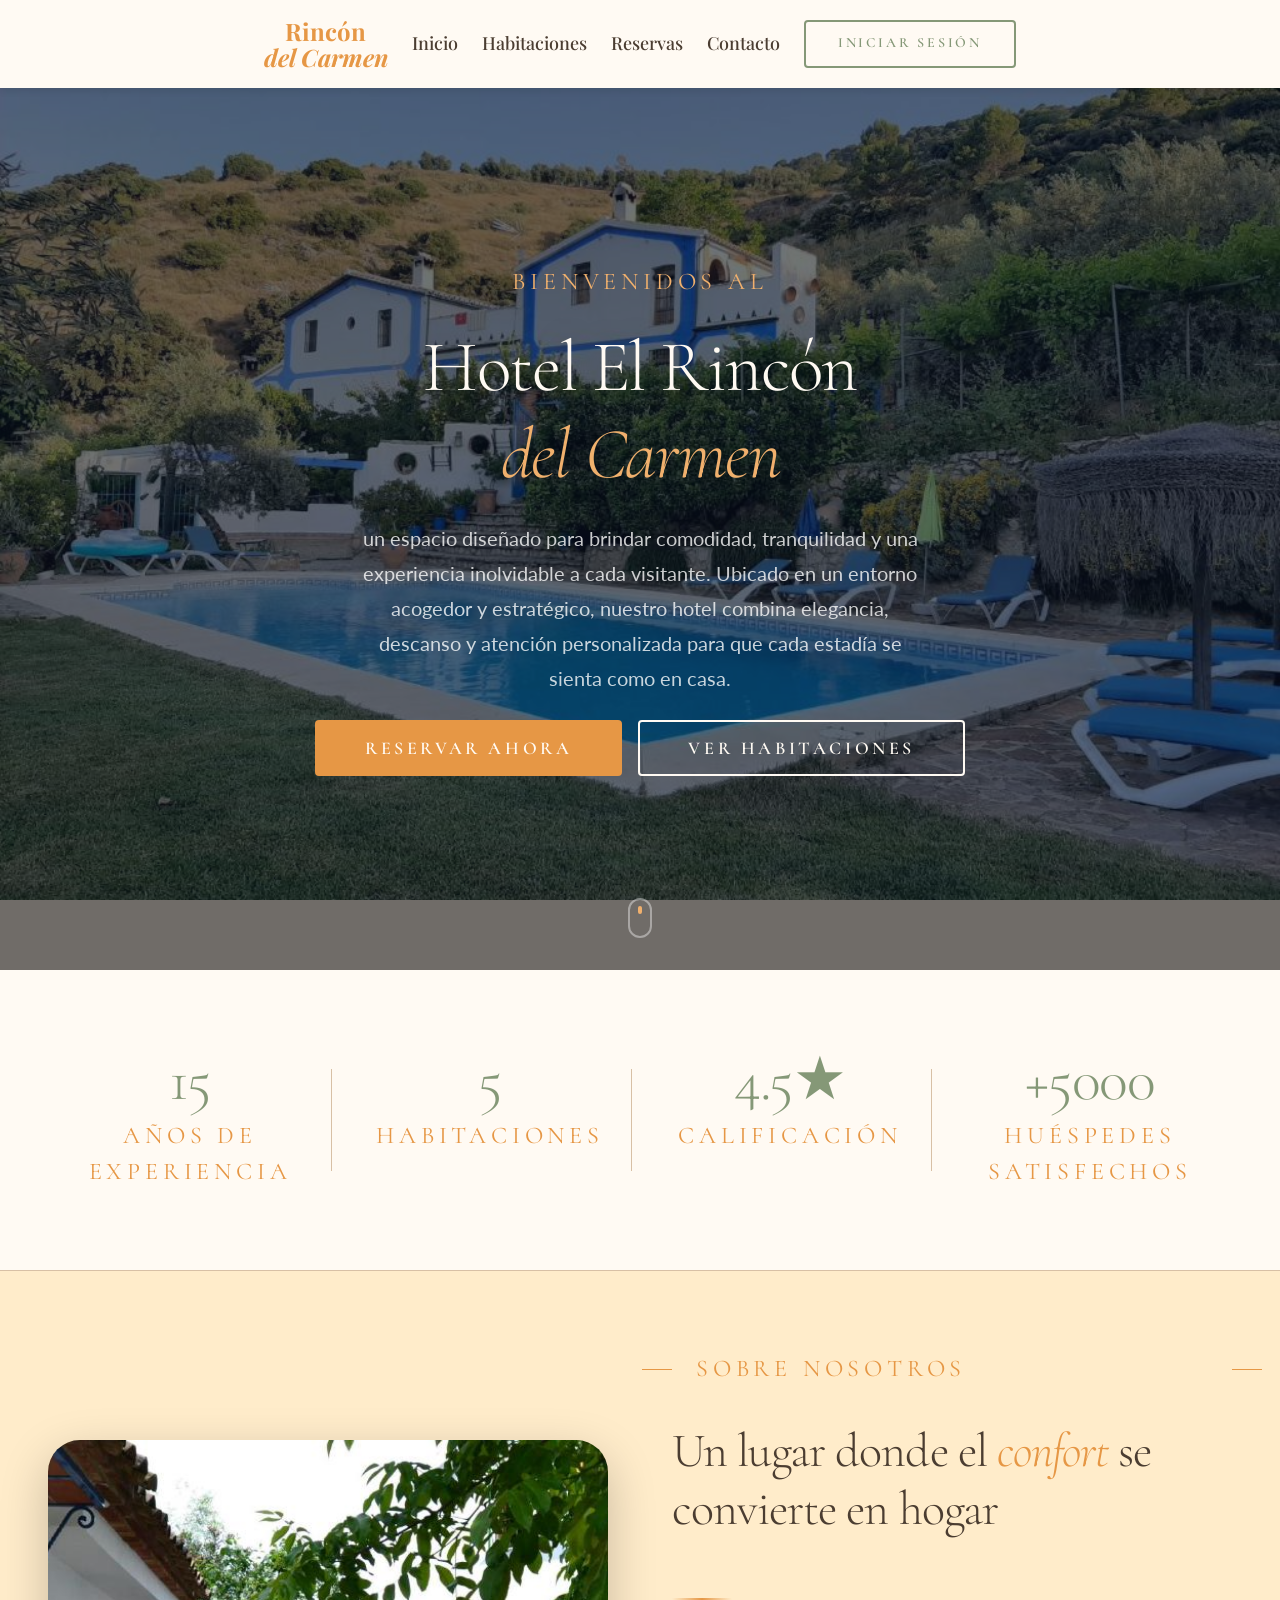
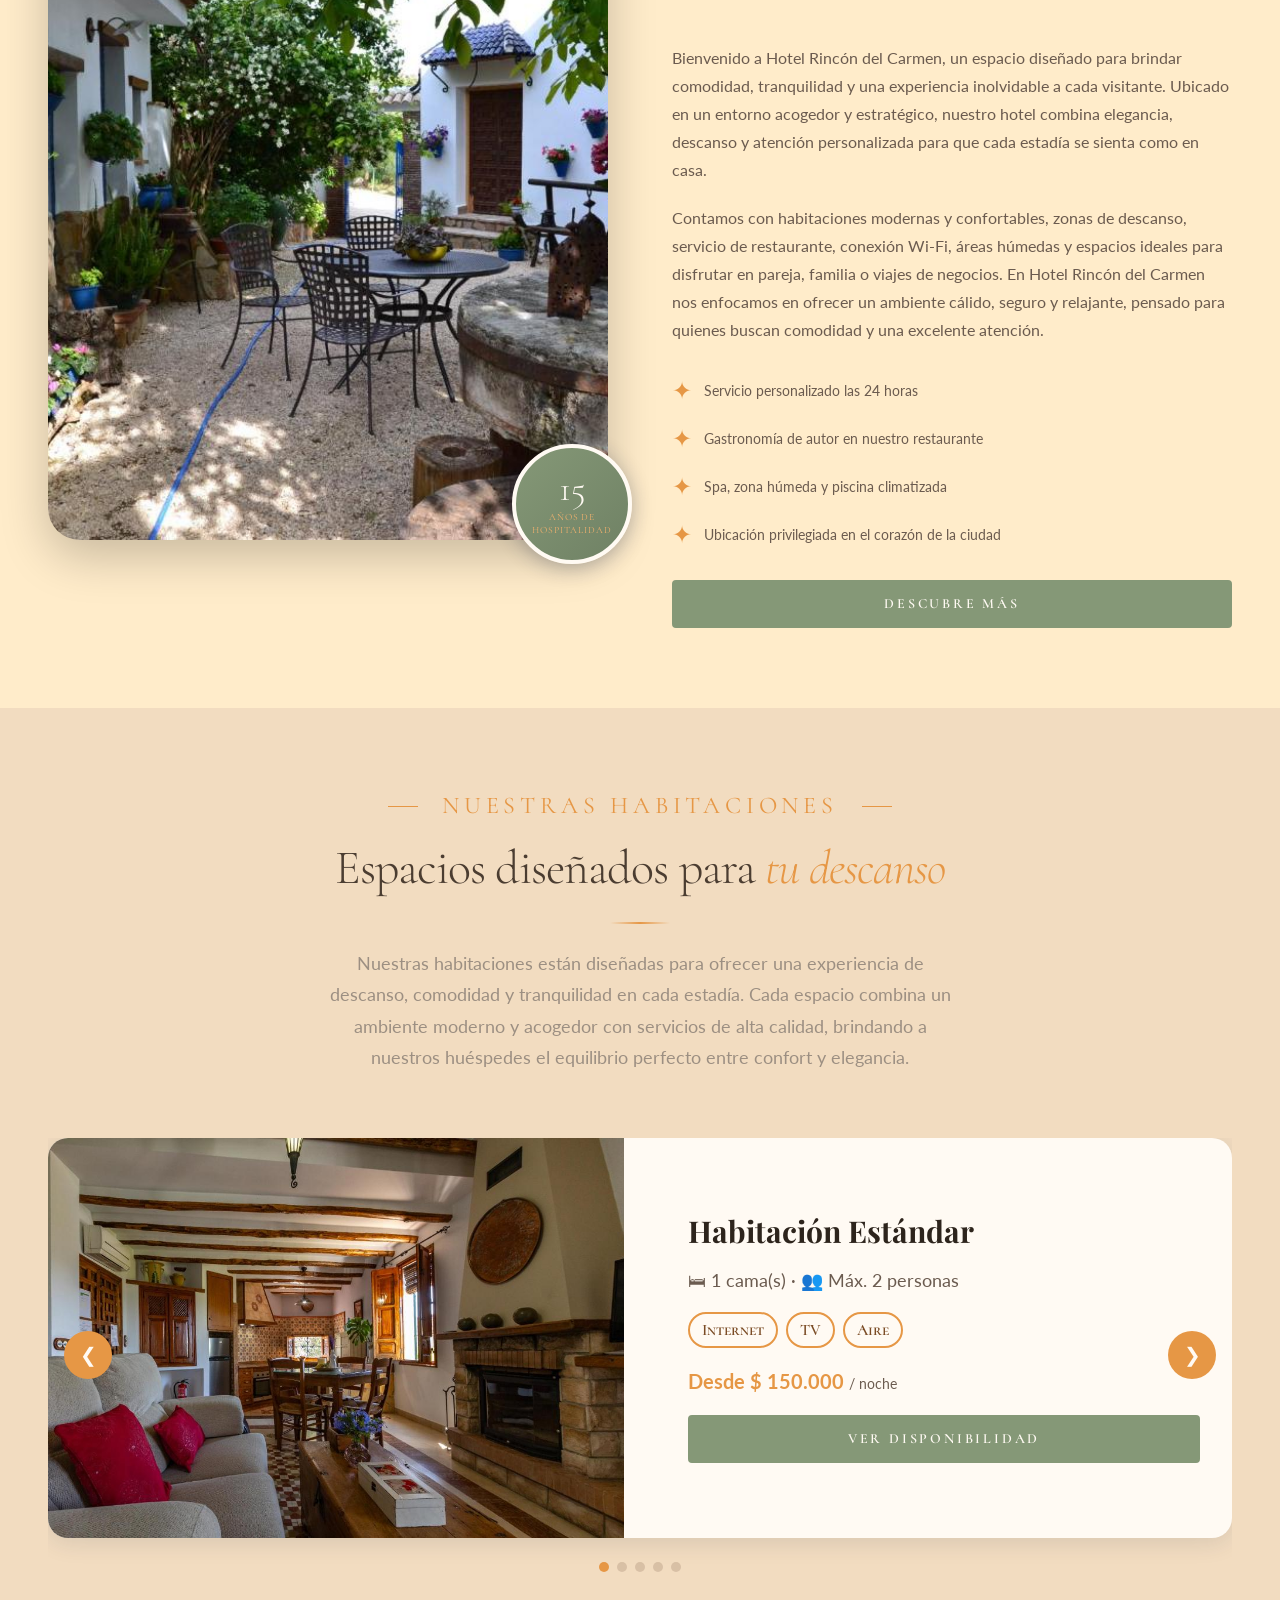
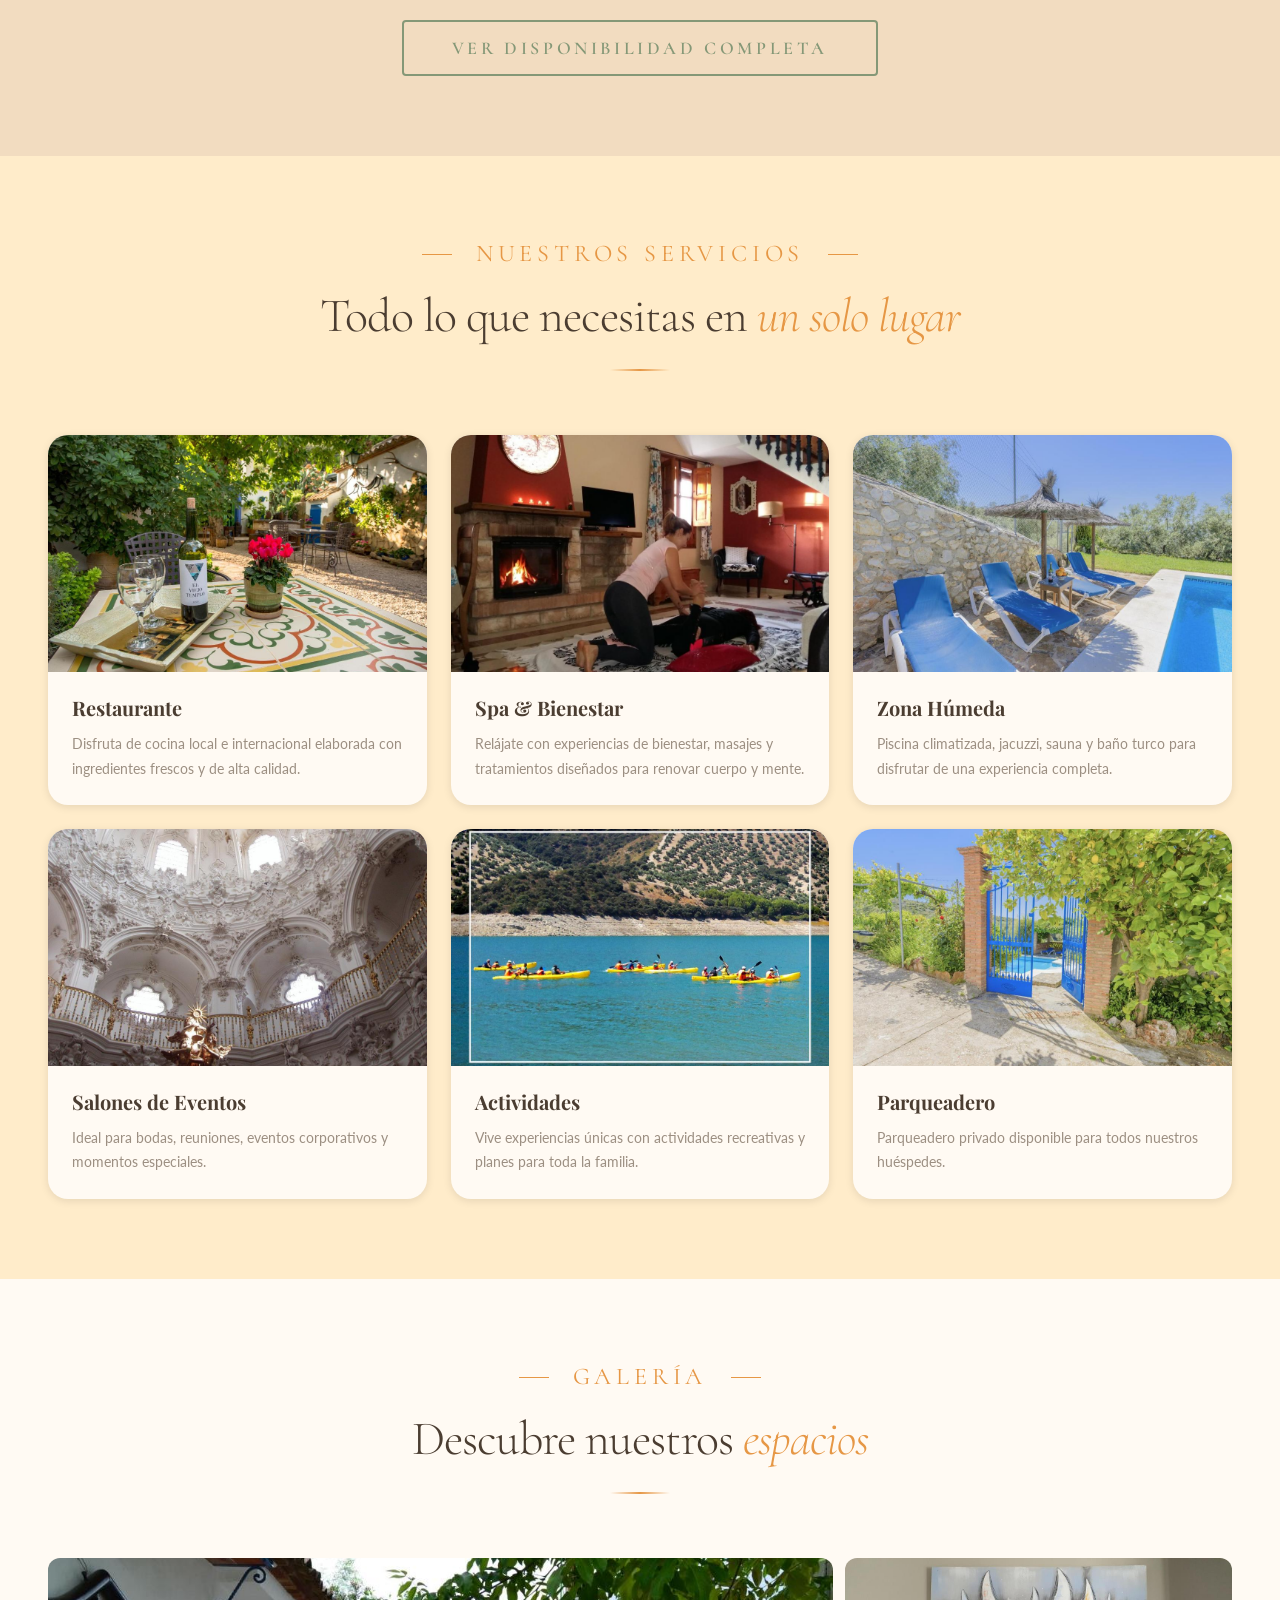
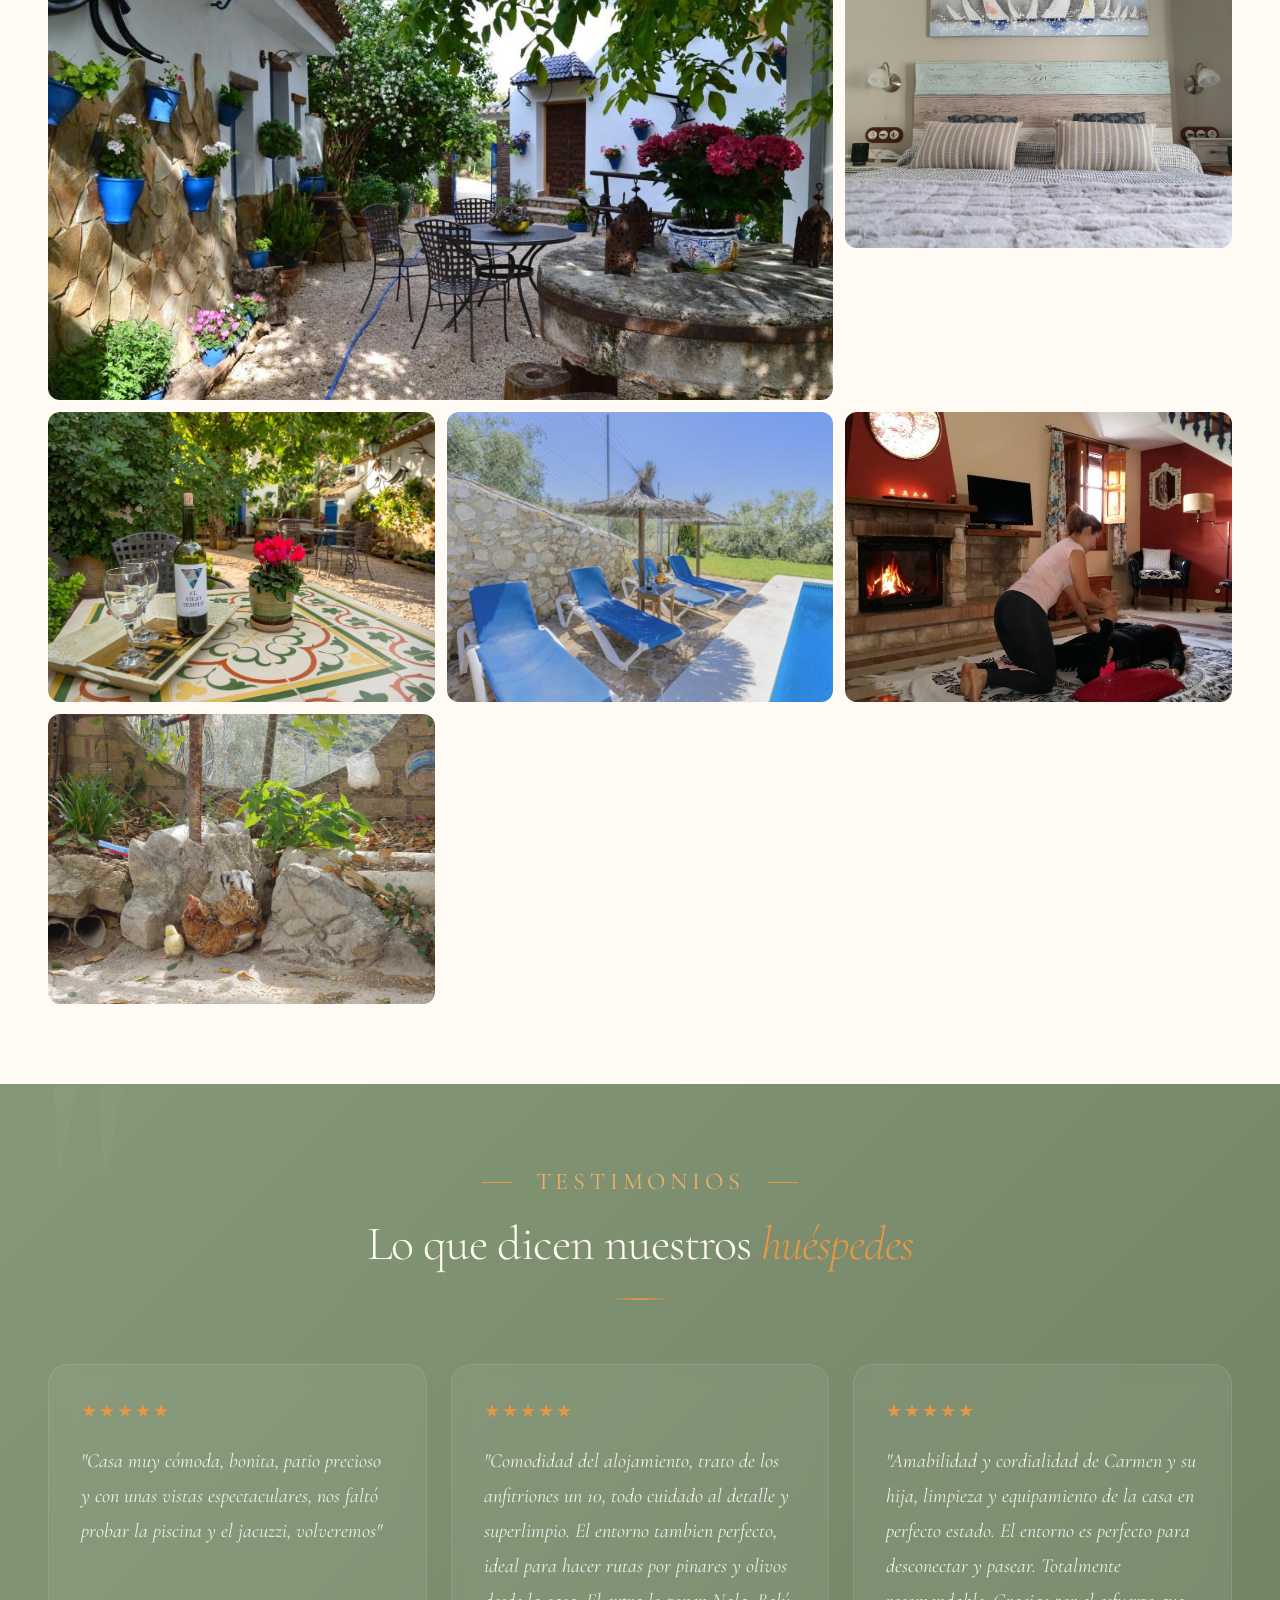
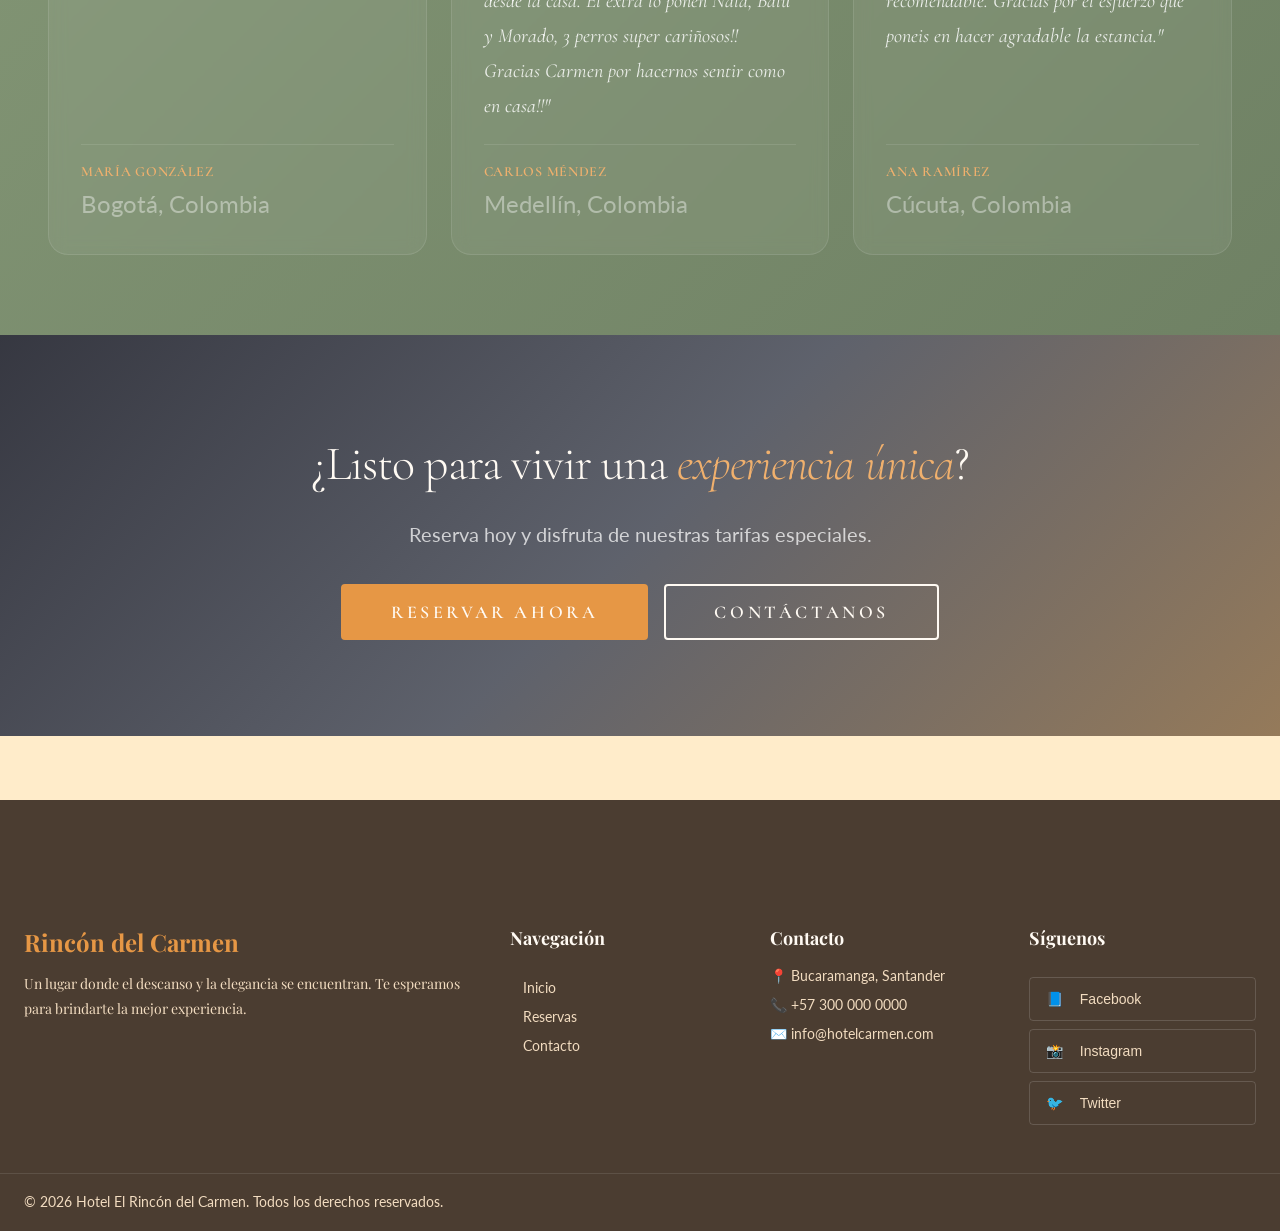
==== commit 94cede0f: "feat: :lipstick: Se arreglaro varis partes para que tengan un diseno mejor" ====
--- a/index.html
+++ b/index.html
@@ -199,7 +199,6 @@
               />
             </div>
             <div class="service-card__body">
-              <div class="service-card__icon">🍽️</div>
               <h3 class="service-card__title">Restaurante</h3>
               <p class="service-card__desc">
                 Disfruta de cocina local e internacional elaborada con ingredientes frescos y de alta calidad.             
@@ -217,7 +216,6 @@
               />
             </div>
             <div class="service-card__body">
-              <div class="service-card__icon">💆</div>
               <h3 class="service-card__title">Spa & Bienestar</h3>
               <p class="service-card__desc">
                 Relájate con experiencias de bienestar, masajes y tratamientos diseñados para renovar cuerpo y mente.
@@ -235,7 +233,6 @@
               />
             </div>
             <div class="service-card__body">
-              <div class="service-card__icon">🏊</div>
               <h3 class="service-card__title">Zona Húmeda</h3>
               <p class="service-card__desc">
                 Piscina climatizada, jacuzzi, sauna y baño turco para disfrutar de una experiencia completa.
@@ -253,7 +250,6 @@
               />
             </div>
             <div class="service-card__body">
-              <div class="service-card__icon">🎉</div>
               <h3 class="service-card__title">Salones de Eventos</h3>
               <p class="service-card__desc">
                 Ideal para bodas, reuniones, eventos corporativos y momentos especiales.
@@ -271,8 +267,7 @@
               />
             </div>
             <div class="service-card__body">
-              <div class="service-card__icon">.🚣</div>
-              <h3 class="service-card__title">actividades</h3>
+              <h3 class="service-card__title">Actividades</h3>
               <p class="service-card__desc">
                 Vive experiencias únicas con actividades recreativas y planes para toda la familia.
               </p>
@@ -289,7 +284,6 @@
               />
             </div>
             <div class="service-card__body">
-              <div class="service-card__icon">🚗</div>
               <h3 class="service-card__title">Parqueadero</h3>
               <p class="service-card__desc">
                 Parqueadero privado disponible para todos nuestros huéspedes.
--- a/styles/variables.css
+++ b/styles/variables.css
@@ -30,7 +30,7 @@
 
   /* ── Overlays & transparencias ───────────────────────────── */
   --overlay-hero:        rgba(10, 16, 35, 0.58);
-  --overlay-card:        rgba(26, 39, 68, 0.72);
+  --overlay-card:        rgba(37, 98, 39, 0.72);
   --overlay-dark:        rgba(0, 0, 0, 0.45);
   --overlay-brown:       rgba(139, 105, 20, 0.12);
 
--- a/styles/home.css
+++ b/styles/home.css
@@ -62,7 +62,7 @@
 }
 
 .hero__subtitle {
-  font-family: var(--font-accent);
+  font-family: var(--font-body);
   font-size: clamp(var(--fs-base), 2vw, var(--fs-lg));
   color: rgba(255, 255, 255, 0.78);
   max-width: 560px;
@@ -228,6 +228,7 @@
 }
 
 .about__text {
+  font-family: var(--font-body);
   font-size: var(--fs-base);
   color: var(--color-dark-mid);
   line-height: var(--lh-relaxed);
@@ -244,6 +245,7 @@
   display: flex;
   align-items: center;
   gap: var(--space-3);
+  font-family: var(--font-body);
   font-size: var(--fs-sm);
   color: var(--color-dark-mid);
 }
@@ -416,6 +418,7 @@
 }
 
 .cta-banner__subtitle {
+  font-family: var(--font-body);
   font-size: var(--fs-lg);
   color: rgba(255,255,255,0.72);
   max-width: 480px;
--- a/styles/components/footer.css
+++ b/styles/components/footer.css
@@ -16,7 +16,7 @@
 
 /* ── Columna 1: Marca ────────────────────────────────────────── */
 .footer__brand {
-    visibility: hidden;
+    visibility: visible;
 }
 
 .footer__logo {
@@ -66,20 +66,24 @@
 /* Redes sociales */
 .footer__social {
   display: flex;
+  flex-direction: column;
   gap: var(--space-3);
 }
 
 .footer__social-link {
-  width: 38px;
-  height: 38px;
-  border-radius: var(--radius-full);
+  display: inline-flex;
+  align-items: center;
+  gap: var(--space-2);
+  width: auto;
+  min-height: 44px;
+  padding: var(--space-2) var(--space-4);
+  border-radius: var(--radius-sm);
   border: 1px solid rgba(255, 255, 255, 0.15);
-  display: flex;
-  align-items: center;
-  justify-content: center;
-  font-size: var(--fs-md);
-  text-decoration: none;
-  color: rgba(255, 255, 255, 0.6);
+  font-size: var(--fs-sm);
+  line-height: 1.2;
+  font-family: 'Segoe UI Emoji', 'Segoe UI Symbol', 'Noto Color Emoji', sans-serif;
+  text-decoration: none;
+  color: rgba(255, 255, 255, 0.85);
   transition:
     background-color var(--transition-base),
     border-color var(--transition-base),
--- a/styles/components/card.css
+++ b/styles/components/card.css
@@ -284,6 +284,7 @@
 }
 
 .service-card__desc {
+  font-family: var(--font-body);
   font-size: var(--fs-sm);
   color: var(--color-gray);
   line-height: var(--lh-relaxed);
@@ -345,6 +346,7 @@
 }
 
 .testimonial-card__origin {
+  font-family: var(--font-body);
   font-size: var(--fs-xs);
   color: rgba(255, 255, 255, 0.4);
 }
--- a/js/components/carrusel/carrusel.css
+++ b/js/components/carrusel/carrusel.css
@@ -60,6 +60,7 @@
 }
 
 .carrusel__info {
+    font-family: var(--font-body);
     font-size: var(--fs-md);
     color: var(--color-dark-mid);
 }
@@ -71,11 +72,22 @@
 }
 
 .servicio-tag {
-    background: var(--color-beige-mid);
-    color: var(--color-dark);
+    background: var(--color-white);
+    color: var(--color-brown-dark);
     padding: var(--space-1) var(--space-3);
     border-radius: var(--radius-full);
-    font-size: var(--fs-sm);
+    border: 2px solid var(--color-brown-gold);
+    font-family: var(--font-accent);
+    font-size: var(--fs-xs);
+    font-weight: var(--fw-semibold);
+    text-transform: capitalize;
+    transition: all var(--transition-base);
+}
+
+.servicio-tag:hover {
+    background: var(--color-brown-gold);
+    color: var(--color-white);
+    box-shadow: var(--shadow-gold);
 }
 
 .carrusel__precio {
--- a/js/components/footer/footer.css
+++ b/js/components/footer/footer.css
@@ -2,6 +2,11 @@
     background: var(--color-dark);
     color: var(--color-white);
     margin-top: var(--space-16);
+}
+
+.footer__brand {
+    font-family: var(--font-heading);
+    color: var(--color-white);
 }
 
 .footer__container {
@@ -68,7 +73,7 @@
 }
 
 .footer__social-link:hover {
-    color: var(--color-brown-gold);
+    color: var(--color-white);
 }
 
 .footer__bottom {
--- a/js/components/room-card/room-card.css
+++ b/js/components/room-card/room-card.css
@@ -55,6 +55,7 @@
 }
 
 .room-card__info {
+font-family: var(--font-body);
 font-size: var(--fs-sm);
 color: var(--color-dark-mid);
 }
@@ -66,11 +67,22 @@
 }
 
 .servicio-tag {
-background: var(--color-beige-mid);
-color: var(--color-dark);
-padding: var(--space-1) var(--space-2);
+background: var(--color-white);
+color: var(--color-brown-dark);
+padding: var(--space-1) var(--space-3);
 border-radius: var(--radius-full);
-font-size: var(--fs-xs);
+border: 2px solid var(--color-brown-gold);
+font-family: var(--font-accent);
+font-size: var(--fw-md);
+font-weight: var(--fw-semibold);
+text-transform: capitalize;
+transition: all var(--transition-base);
+}
+
+.servicio-tag:hover {
+background: var(--color-brown-gold);
+color: var(--color-white);
+box-shadow: var(--shadow-gold);
 }
 
 @media (max-width: 768px) {
--- a/js/components/reserva-form/reserva-form.css
+++ b/js/components/reserva-form/reserva-form.css
@@ -21,8 +21,10 @@
 }
 
 .form-label {
+font-family: var(--font-accent);
 font-size: var(--fs-sm);
 font-weight: var(--fw-medium);
+text-transform: uppercase;
 color: var(--color-dark);
 }
 
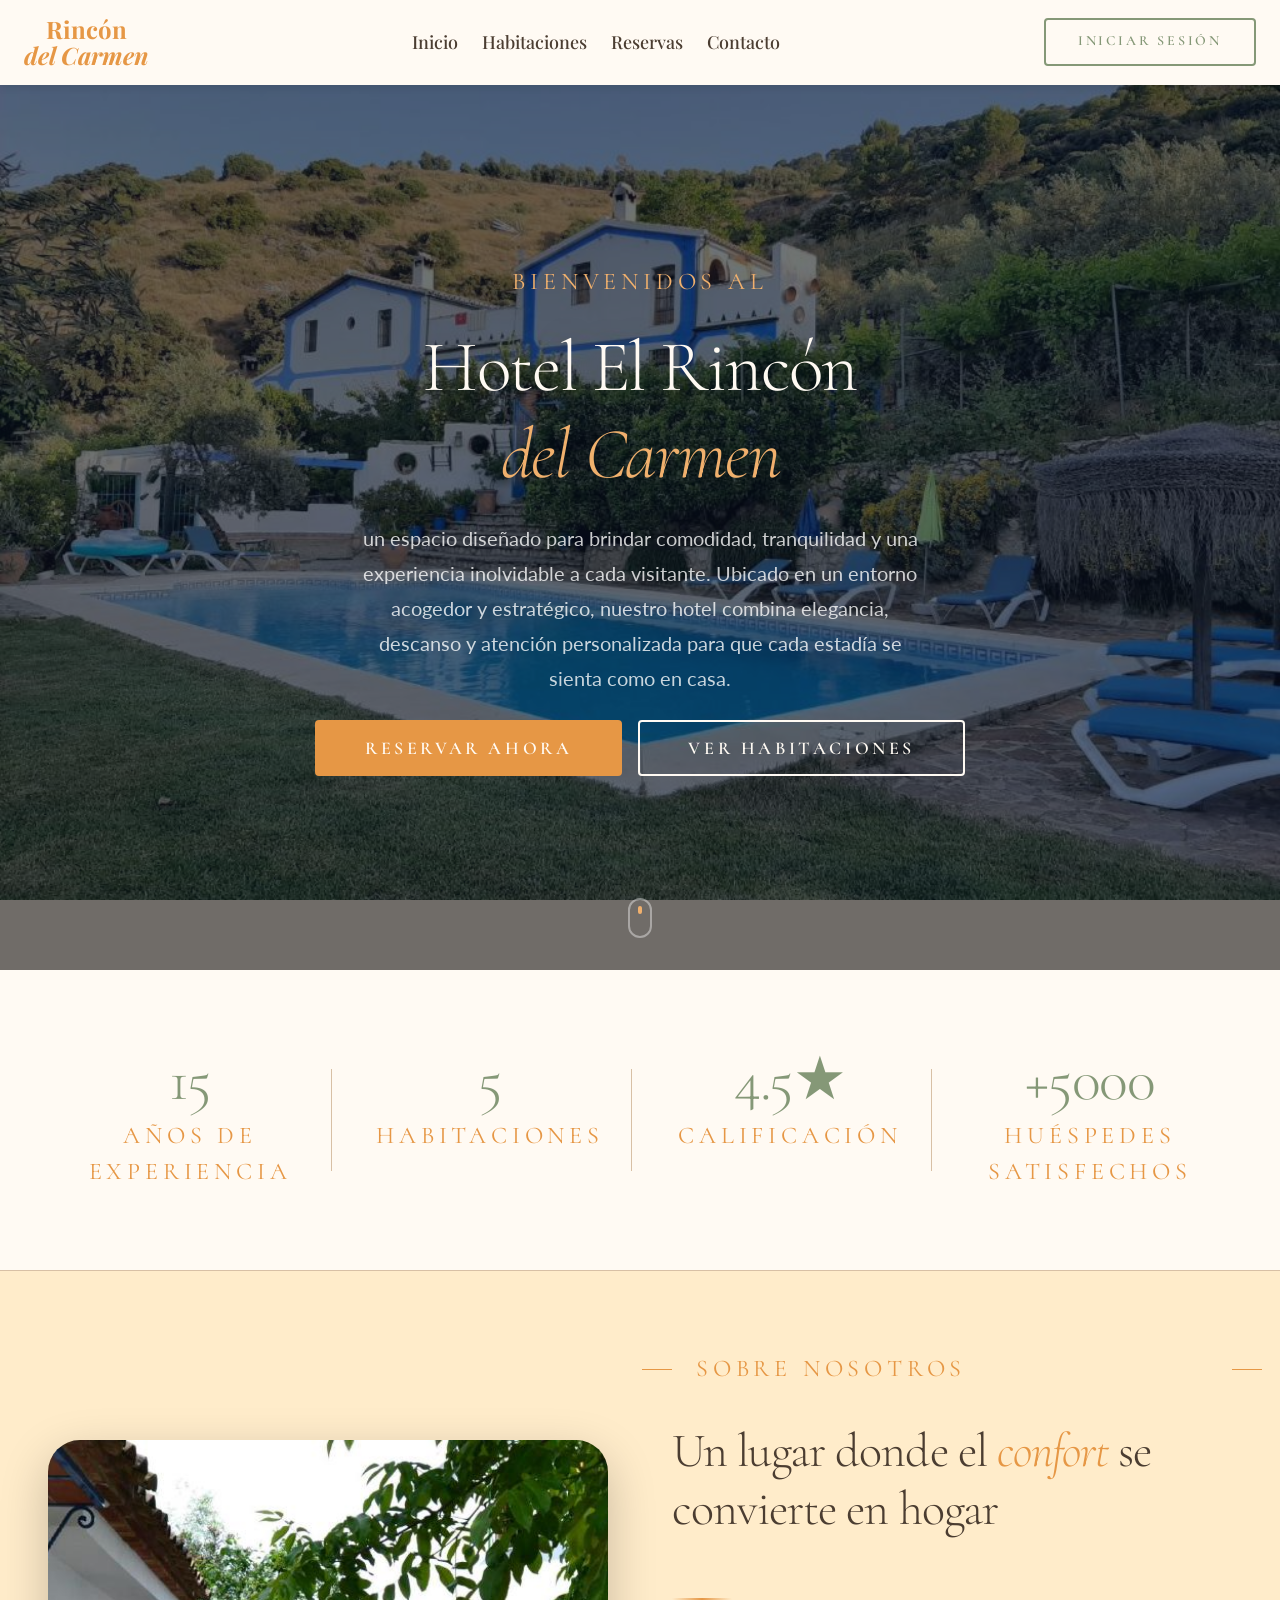
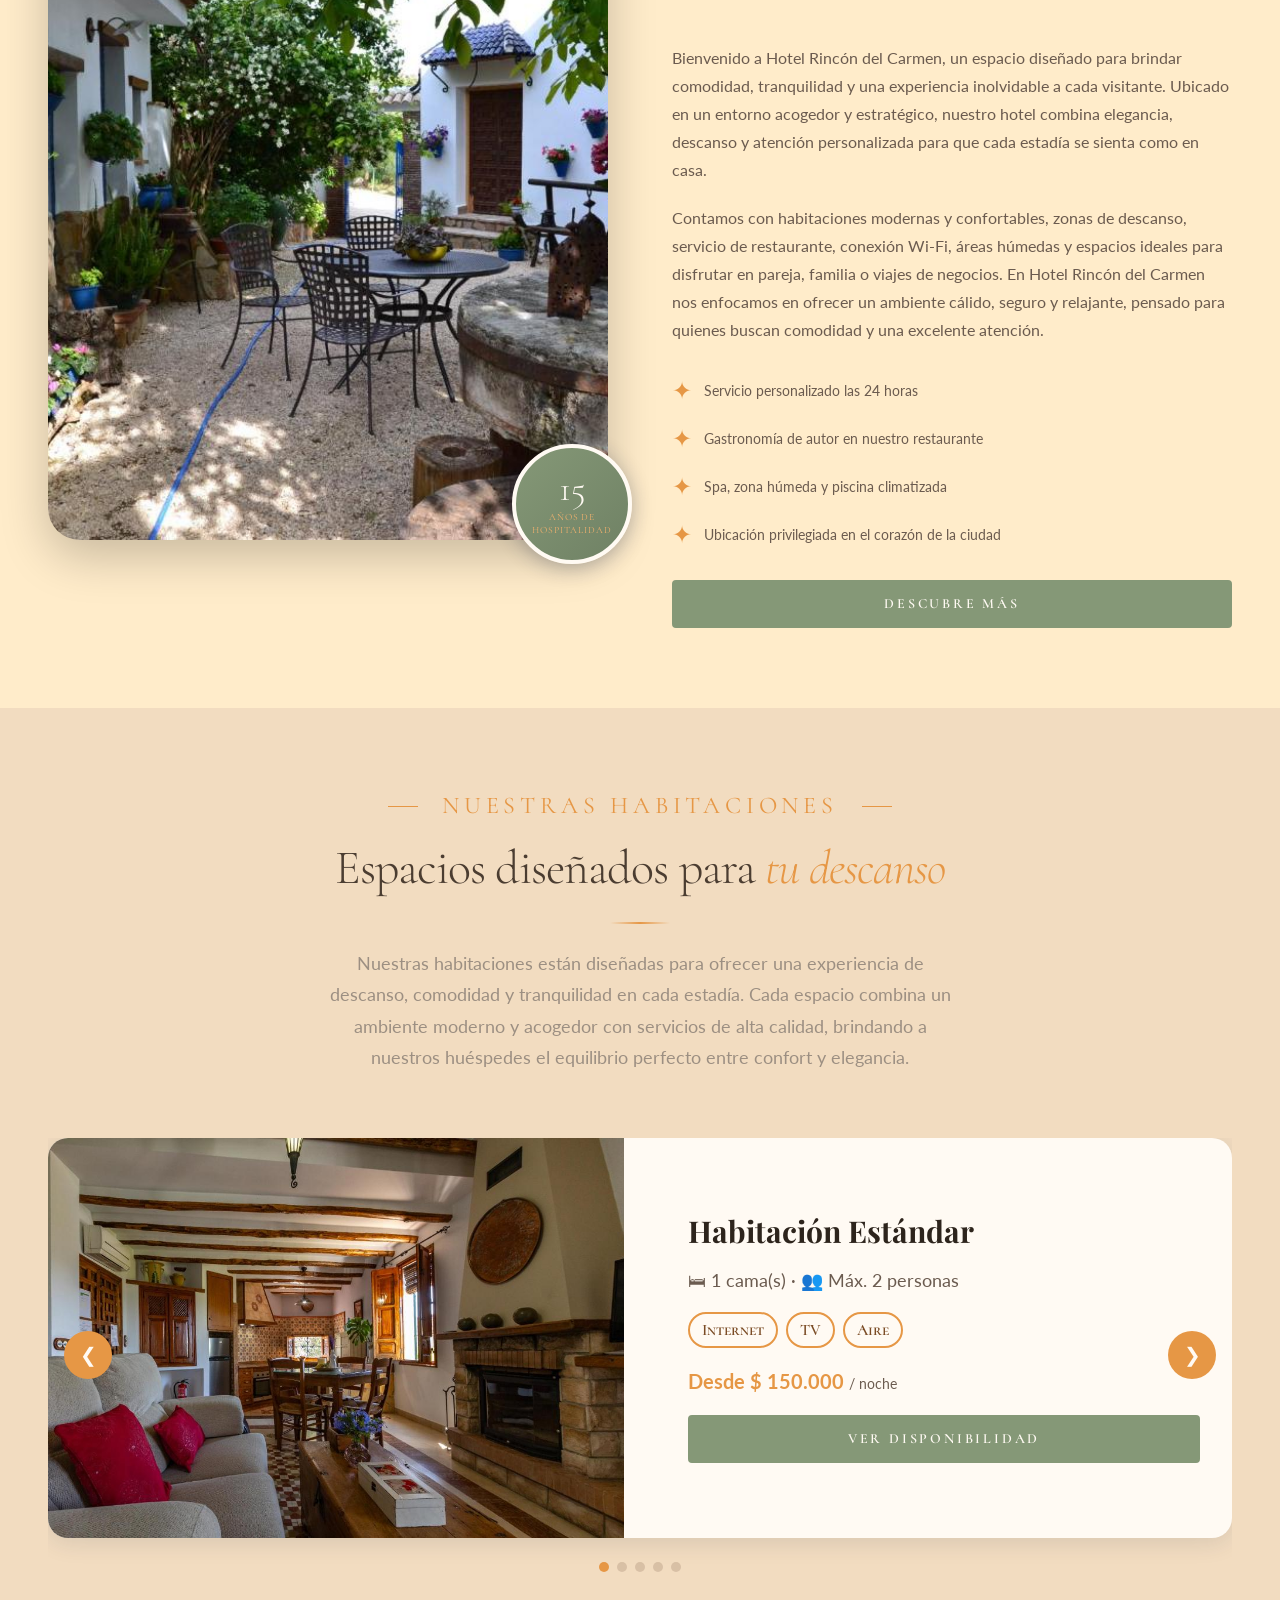
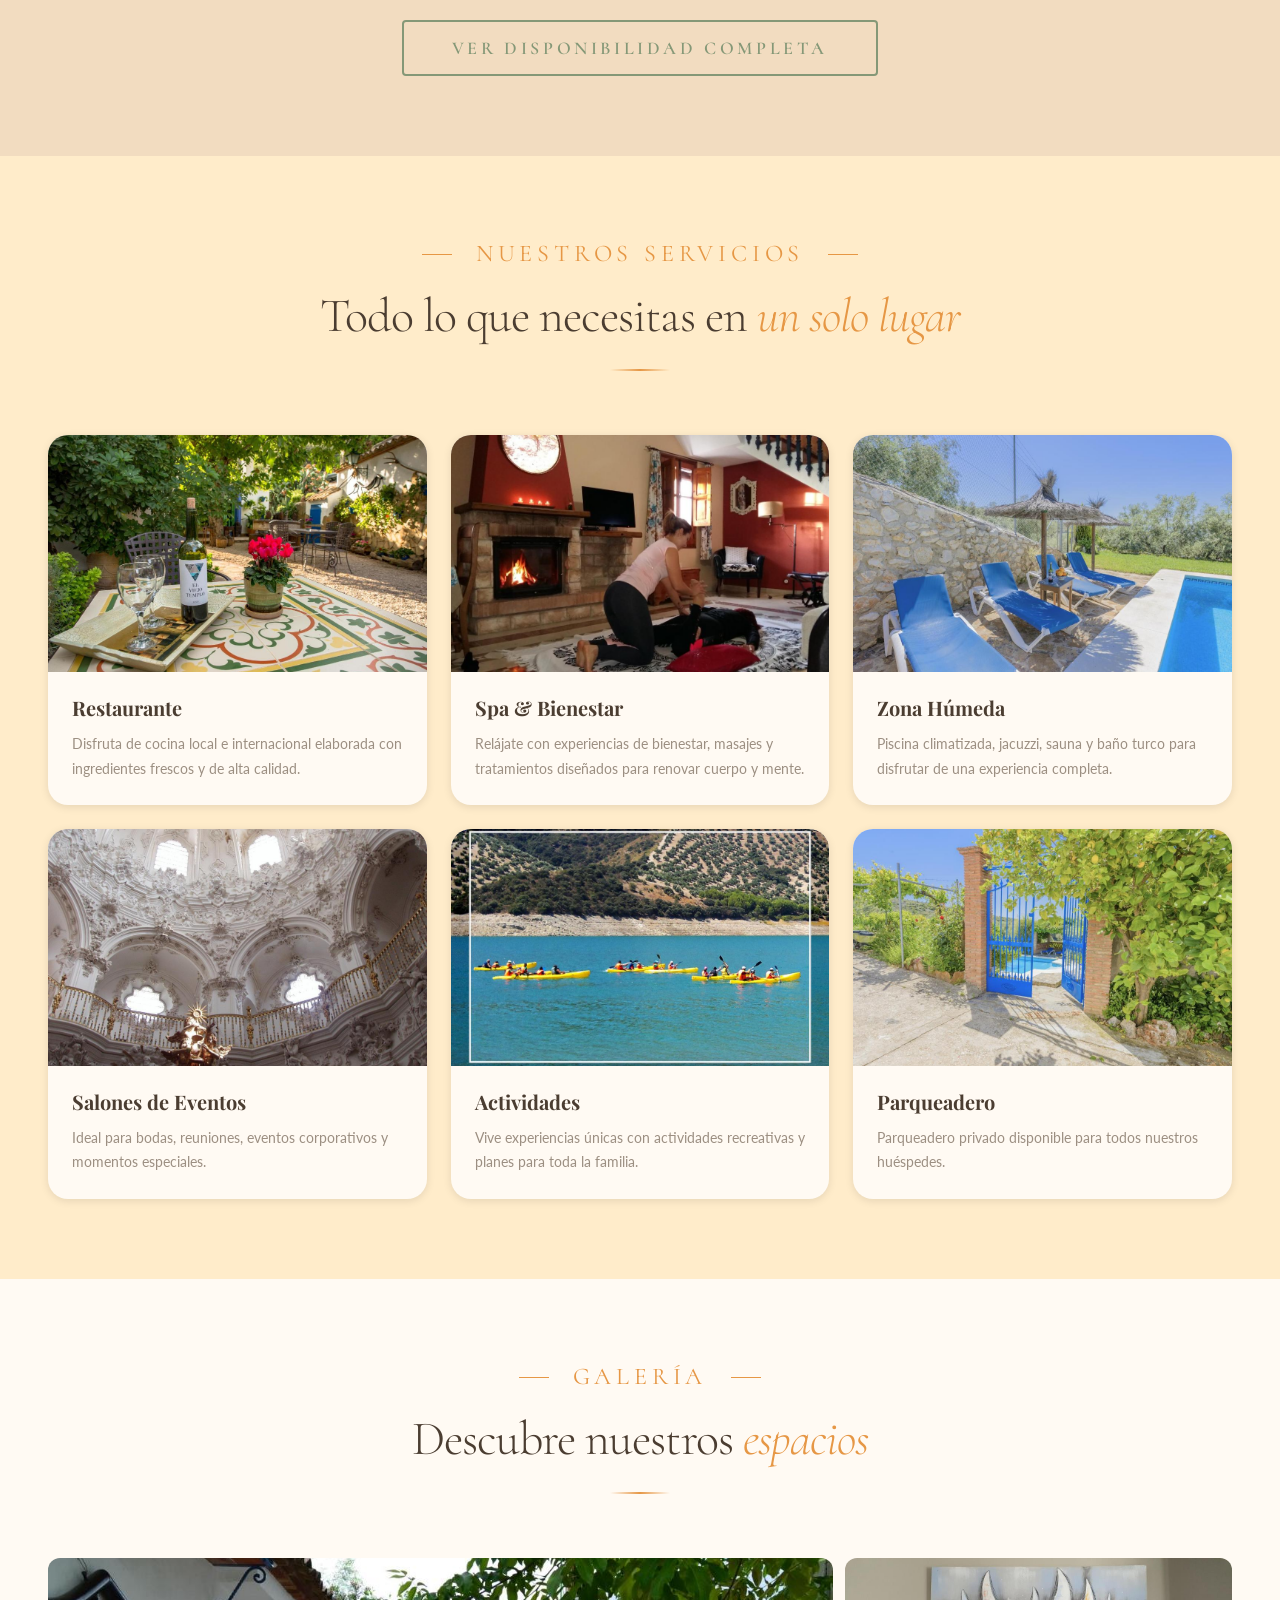
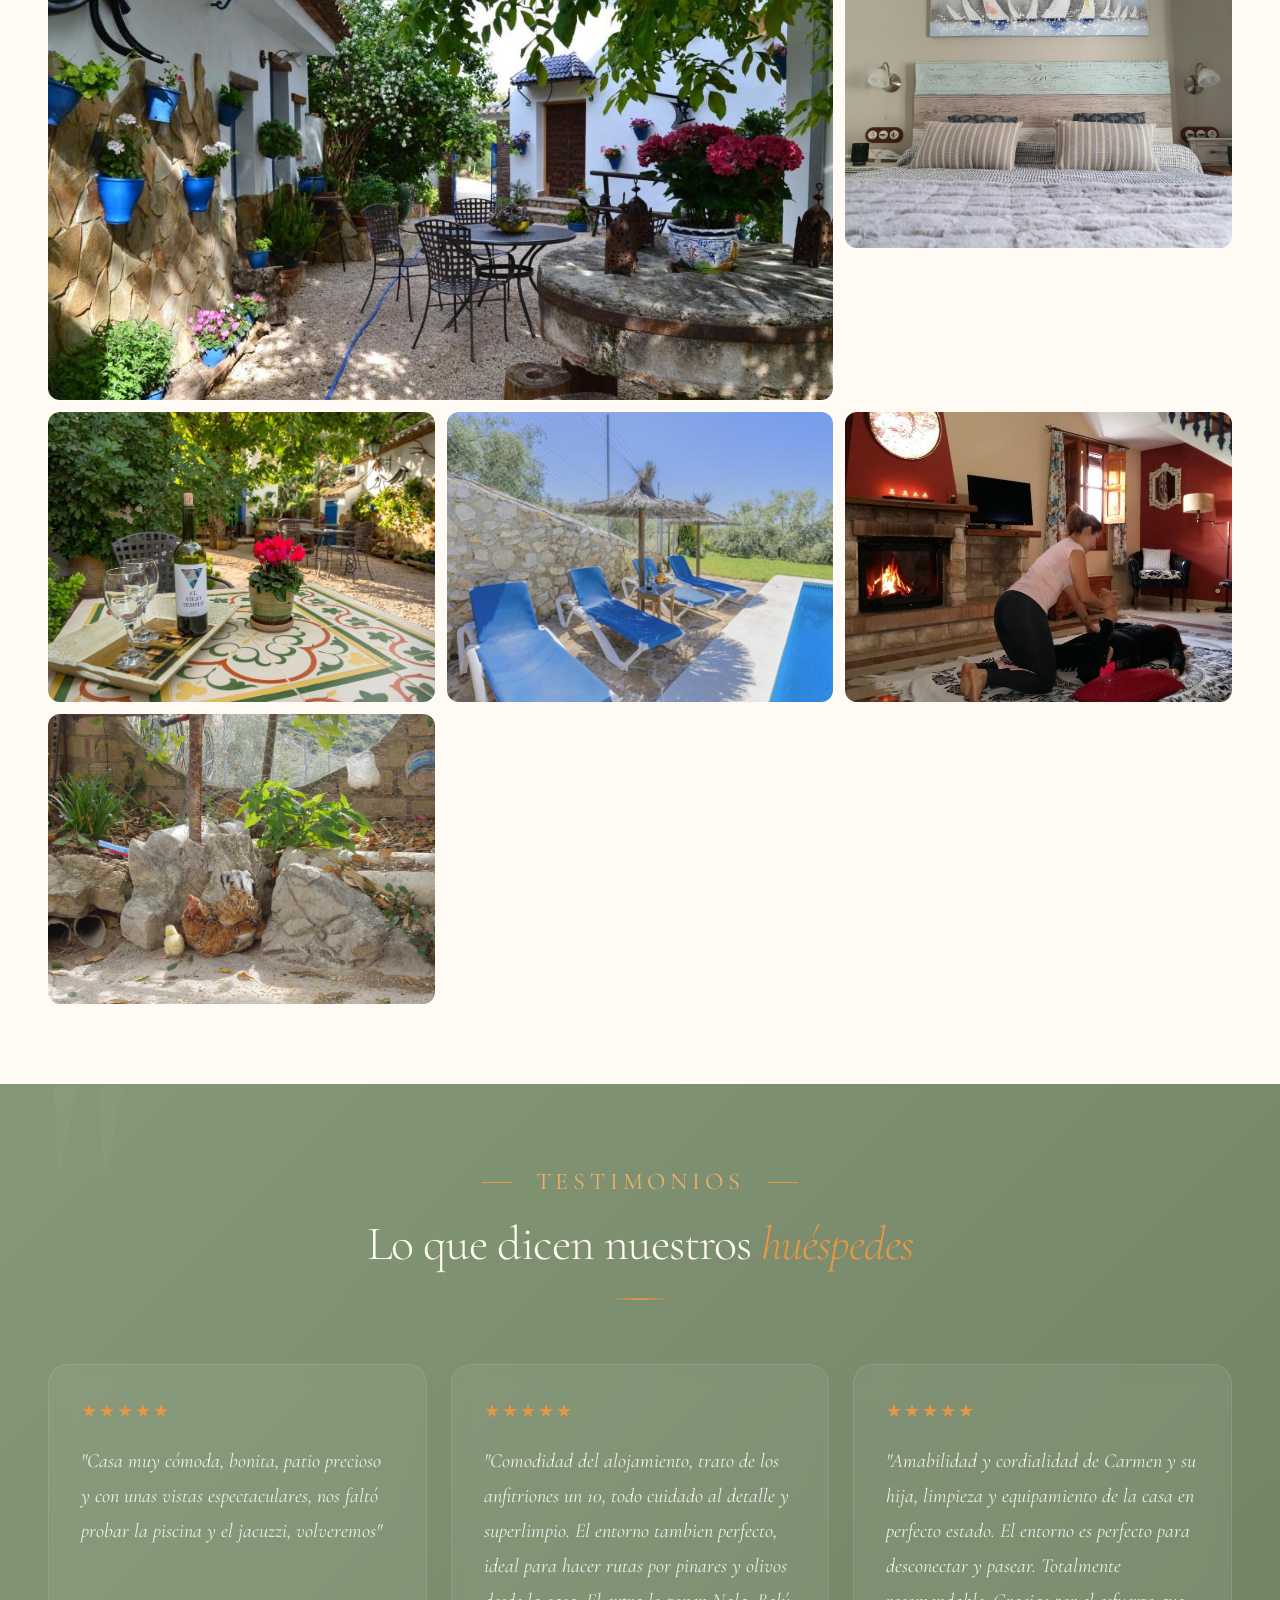
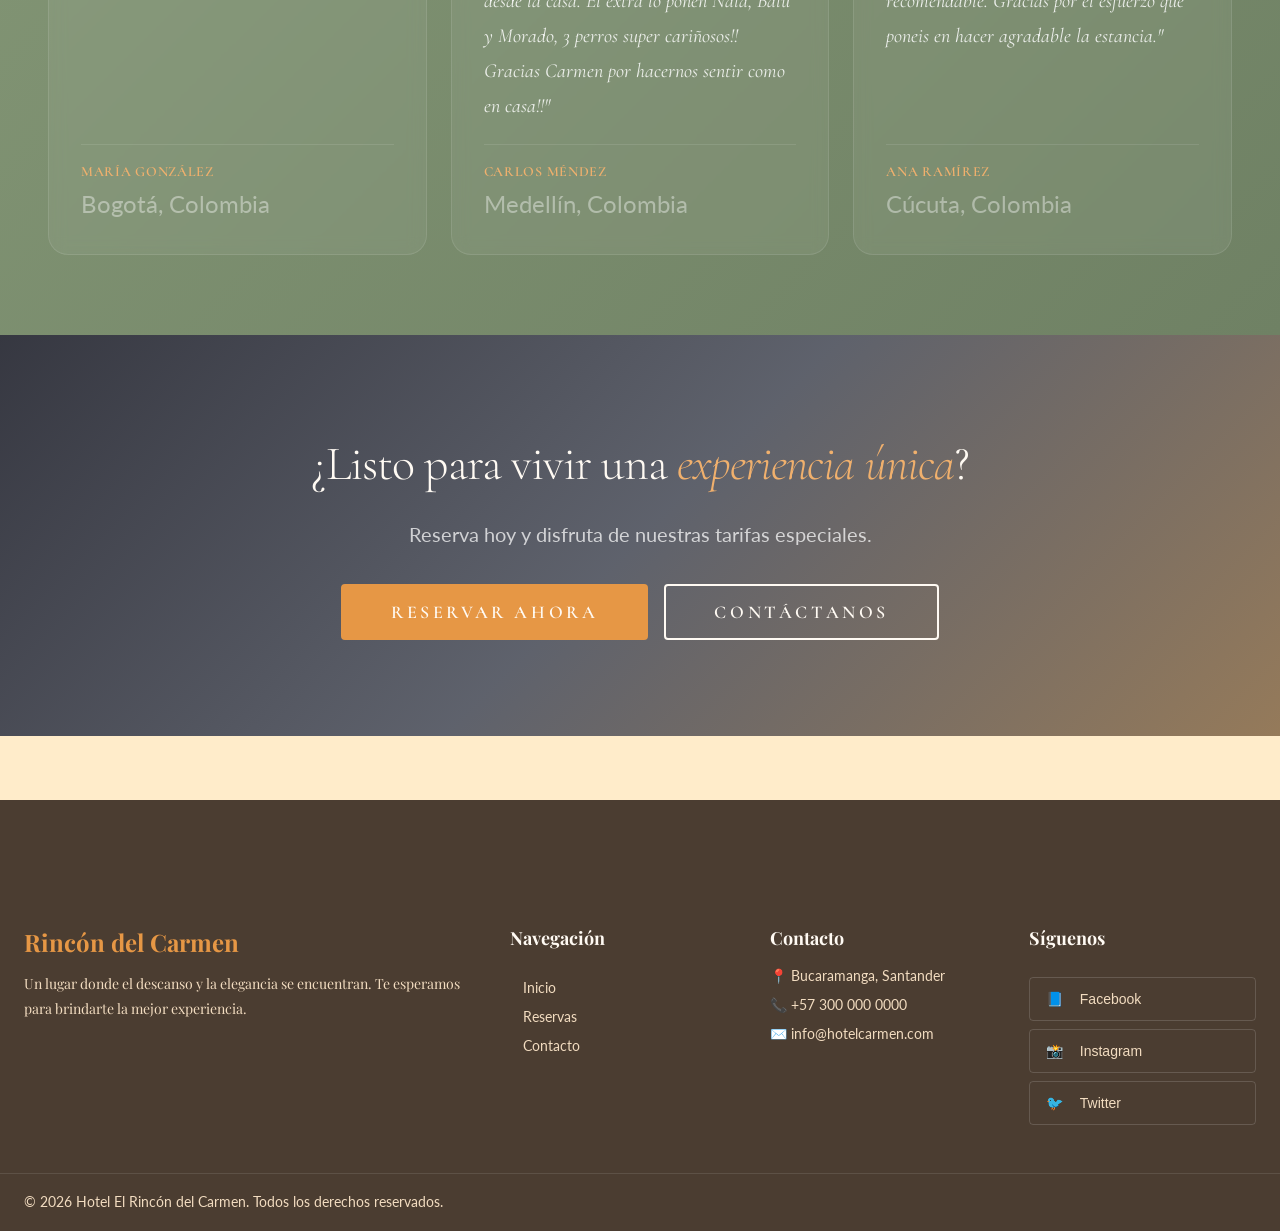
==== commit 02d4f35b: "feat: :white_check_mark: nada, literalmente nada" ====
--- a/index.html
+++ b/index.html
@@ -25,26 +25,26 @@
 </head>
 <body class="page-wrapper">
   <navbar-component></navbar-component>
- 
+
   <main class="main-content">
     <section class="hero" id="inicio">
 
       <div class="hero__overlay"></div>
- 
+
       <div class="hero__content container">
         <span class="hero__eyebrow">
           Bienvenidos al
         </span>
- 
+
         <h1 class="hero__title">
           Hotel El Rincón<br />
           <em>del Carmen</em>
         </h1>
- 
+
         <p class="hero__subtitle">
           un espacio diseñado para brindar comodidad, tranquilidad y una experiencia inolvidable a cada visitante. Ubicado en un entorno acogedor y estratégico, nuestro hotel combina elegancia, descanso y atención personalizada para que cada estadía se sienta como en casa.
         </p>
- 
+
         <div class="hero__actions">
           <a href="reservas.html" class="btn btn--secondary btn--lg">
             Reservar Ahora
@@ -53,10 +53,10 @@
             Ver Habitaciones
           </a>
         </div>
- 
-      </div>
-
-       <div class="hero__scroll-indicator">
+
+      </div>
+
+      <div class="hero__scroll-indicator">
         <span></span>
       </div>
  
--- a/styles/main.css
+++ b/styles/main.css
@@ -13,6 +13,8 @@
   scroll-behavior: smooth;
   -webkit-text-size-adjust: 100%;
   text-size-adjust: 100%;
+  overflow-x: hidden;
+  width: 100%;
 }
 
 body {
@@ -25,6 +27,8 @@
   -webkit-font-smoothing: antialiased;
   -moz-osx-font-smoothing: grayscale;
   overflow-x: hidden;
+  width: 100%;
+  max-width: 100vw;
 }
 
 img, video, svg {
@@ -262,7 +266,8 @@
 /* Tamaños */
 .btn--sm {
   padding: var(--space-2) var(--space-5);
-  font-size: var(--fs-xs);
+  font-size: var(--fs-sm
+  );
   min-height: 36px;
 }
 .btn--lg {
@@ -568,6 +573,8 @@
   min-height: 100vh;
   display: flex;
   flex-direction: column;
+  overflow-x: hidden;
+  width: 100%;
 }
 
 .main-content {
--- a/styles/home.css
+++ b/styles/home.css
@@ -470,10 +470,14 @@
 @media (max-width: 767px) {
   .hero {
     background-attachment: scroll;
+    max-width: 100%;
+    overflow: hidden;
   }
 
   .cta-banner {
     background-attachment: scroll;
+    max-width: 100%;
+    overflow: hidden;
   }
 
   .hero__actions {
@@ -552,4 +556,16 @@
   .about__badge-number {
     font-size: var(--fs-2xl);
   }
-}+}
+/* ── Fix overflow móvil en stats ───────────────────────────── */
+@media (max-width: 480px) {
+  .stats__label {
+    font-size: 0.6rem;
+    letter-spacing: 0.05em;
+    word-break: break-word;
+    hyphens: auto;
+  }
+  .stats__number {
+    font-size: clamp(1.5rem, 8vw, 2.5rem);
+  }
+}
--- a/js/components/navbar/navbar.css
+++ b/js/components/navbar/navbar.css
@@ -1,136 +1,190 @@
+/* ══════════════════════════════════════════
+   NAVBAR — BASE (desktop)
+══════════════════════════════════════════ */
 .navbar {
-position: fixed;
-top: 0;
-left: 0;
-width: 100%;
-height: auto;
-z-index: var(--z-sticky);
-background: var(--color-white);
-box-shadow: var(--shadow-sm);
-padding: 0.1rem;
+  position: fixed;
+  top: 0;
+  left: 0;
+  right: 0;
+  height: auto;
+  z-index: var(--z-sticky);
+  background: var(--color-white);
+  box-shadow: var(--shadow-sm);
 }
 
 .navbar__container {
-max-width: var(--container-xl);
-margin: 0 auto;
-padding: var(--space-4) var(--space-6);
-display: flex;
-align-items: center;
-justify-content: space-between;
-gap: var(--space-6);
+  width: 100%;
+  max-width: var(--container-xl);
+  margin: 0 auto;
+  padding: var(--space-4) var(--space-6);
+  display: flex;
+  align-items: center;
+  justify-content: space-between;
+  gap: var(--space-6);
+  box-sizing: border-box;
 }
 
 .navbar__logo {
-display: flex;
-flex-direction: column;
-gap: 0;
-line-height: 1.1;
-font-family: var(--font-heading);
-font-size: var(--fs-xl);
-color: var(--color-brown-gold);
-text-decoration: none;
-font-weight: var(--fw-bold);
+  display: flex;
+  flex-direction: column;
+  gap: 0;
+  line-height: 1.1;
+  font-family: var(--font-heading);
+  font-size: var(--fs-xl);
+  color: var(--color-brown-gold);
+  text-decoration: none;
+  font-weight: var(--fw-bold);
+  flex-shrink: 0;
 }
 
 .navbar__menu {
-display: flex;
-list-style: none;
-gap: var(--space-6);
-margin: 0;
-padding: 0;
-font-family: var(--font-heading);
+  display: flex;
+  list-style: none;
+  gap: var(--space-6);
+  margin: 0;
+  padding: 0;
+  font-family: var(--font-heading);
 }
 
 .navbar__link {
-text-decoration: none;
-color: var(--color-dark);
-font-size: var(--fs-md);
-font-weight: var(--fw-medium);
-transition: color var(--transition-base);
+  text-decoration: none;
+  color: var(--color-dark);
+  font-size: var(--fs-md);
+  font-weight: var(--fw-medium);
+  transition: color var(--transition-base);
 }
 
 .navbar__link:hover {
-color: var(--color-brown-gold);
+  color: var(--color-brown-gold);
 }
 
 .navbar__auth {
-display: flex;
-align-items: center;
-gap: var(--space-3);
+  display: flex;
+  align-items: center;
+  gap: var(--space-3);
+  flex-shrink: 0;
 }
 
 .navbar__auth .btn {
-    display: inline-flex;
-    align-items: center;
-    justify-content: center;
-    line-height: normal;
-    min-height: 48px;
+  display: inline-flex;
+  align-items: center;
+  justify-content: center;
+  line-height: normal;
+  min-height: 48px;
 }
 
 .navbar__toggle {
-    display: none;
-    flex-direction: column;
-    gap: 5px;
-    background: none;
-    border: none;
-    cursor: pointer;
-    padding: var(--space-2);
+  display: none;
+  flex-direction: column;
+  gap: 5px;
+  background: none;
+  border: none;
+  cursor: pointer;
+  padding: var(--space-2);
+  flex-shrink: 0;
 }
 
 .navbar__toggle span {
-    display: block;
-    width: 24px;
-    height: 2px;
-    background: var(--color-dark);
-    border-radius: var(--radius-full);
-    transition: all var(--transition-base);
+  display: block;
+  width: 24px;
+  height: 2px;
+  background: var(--color-dark);
+  border-radius: var(--radius-full);
+  transition: all var(--transition-base);
 }
 
-@media (max-width: 768px) {
-.navbar__toggle {
-    display: flex;
+/* Animación X al abrir */
+.navbar__toggle--active span:nth-child(1) {
+  transform: translateY(7px) rotate(45deg);
+}
+.navbar__toggle--active span:nth-child(2) {
+  opacity: 0;
+}
+.navbar__toggle--active span:nth-child(3) {
+  transform: translateY(-7px) rotate(-45deg);
 }
 
-.navbar__menu {
+/* ══════════════════════════════════════════
+   MÓVIL (≤ 768px)
+══════════════════════════════════════════ */
+@media (max-width: 768px) {
+
+  /* Contenedor: solo logo + toggle, sin overflow */
+  .navbar__container {
+    padding: var(--space-3) var(--space-4);
+    gap: 0;
+    width: 100%;
+    max-width: 100%;
+  }
+
+  /* Logo compacto */
+  .navbar__logo {
+    font-size: 1rem;
+  }
+
+  /* Mostrar hamburguesa a la derecha */
+  .navbar__toggle {
+    display: flex;
+    margin-left: auto;
+  }
+
+  /* Auth de escritorio: oculto */
+  .navbar__auth {
+    display: none;
+  }
+
+  /* Menú: oculto por defecto, dropdown al abrirse */
+  .navbar__menu {
     display: none;
     position: absolute;
     top: 100%;
     left: 0;
-    width: 100%;
+    right: 0;           /* usa right:0 en vez de width para no desbordar */
     background: var(--color-white);
     flex-direction: column;
     padding: var(--space-4) var(--space-6);
     box-shadow: var(--shadow-md);
     gap: var(--space-4);
+    box-sizing: border-box;
+    z-index: 1;
+  }
+
+  .navbar__menu--open {
+    display: flex;
+  }
 }
 
-.navbar__menu--open {
-    display: flex;
+/* ══════════════════════════════════════════
+   Auth dentro del menú móvil
+══════════════════════════════════════════ */
+.navbar__menu-auth {
+  display: none;
+  border-top: 1px solid var(--color-beige-dark);
+  padding-top: var(--space-4);
+  margin-top: var(--space-2);
+  flex-direction: column;
+  gap: var(--space-3);
 }
 
-.navbar__auth {
-    display: none;
+@media (max-width: 768px) {
+  .navbar__menu-auth {
+    display: flex;
+  }
 }
 
-.navbar__auth .btn {
-  background-color: var(--color-navy);
-  color: var(--color-white);
-  border-color: var(--color-navy);
-  transition: 
-    background-color var(--transition-base),
-    border-color var(--transition-base),
-    box-shadow var(--transition-base),
-    transform var(--transition-fast);
+.navbar__link--auth {
+  color: var(--color-brown-gold);
+  font-weight: var(--fw-semibold);
+  text-decoration: none;
+  font-size: var(--fs-md);
+  font-family: var(--font-heading);
+  background: none;
+  border: none;
+  padding: 0;
+  cursor: pointer;
+  text-align: left;
 }
 
-.navbar__auth .btn:hover {
-  background-color: var(--color-navy-deep);
-  border-color: var(--color-navy-deep);
-  box-shadow: var(--shadow-navy);
-  transform: translateY(-1px);
+.navbar__link--logout {
+  color: var(--color-navy);
 }
-
-.navbar__auth .btn:active {
-  transform: translateY(1px);
-}
-}
